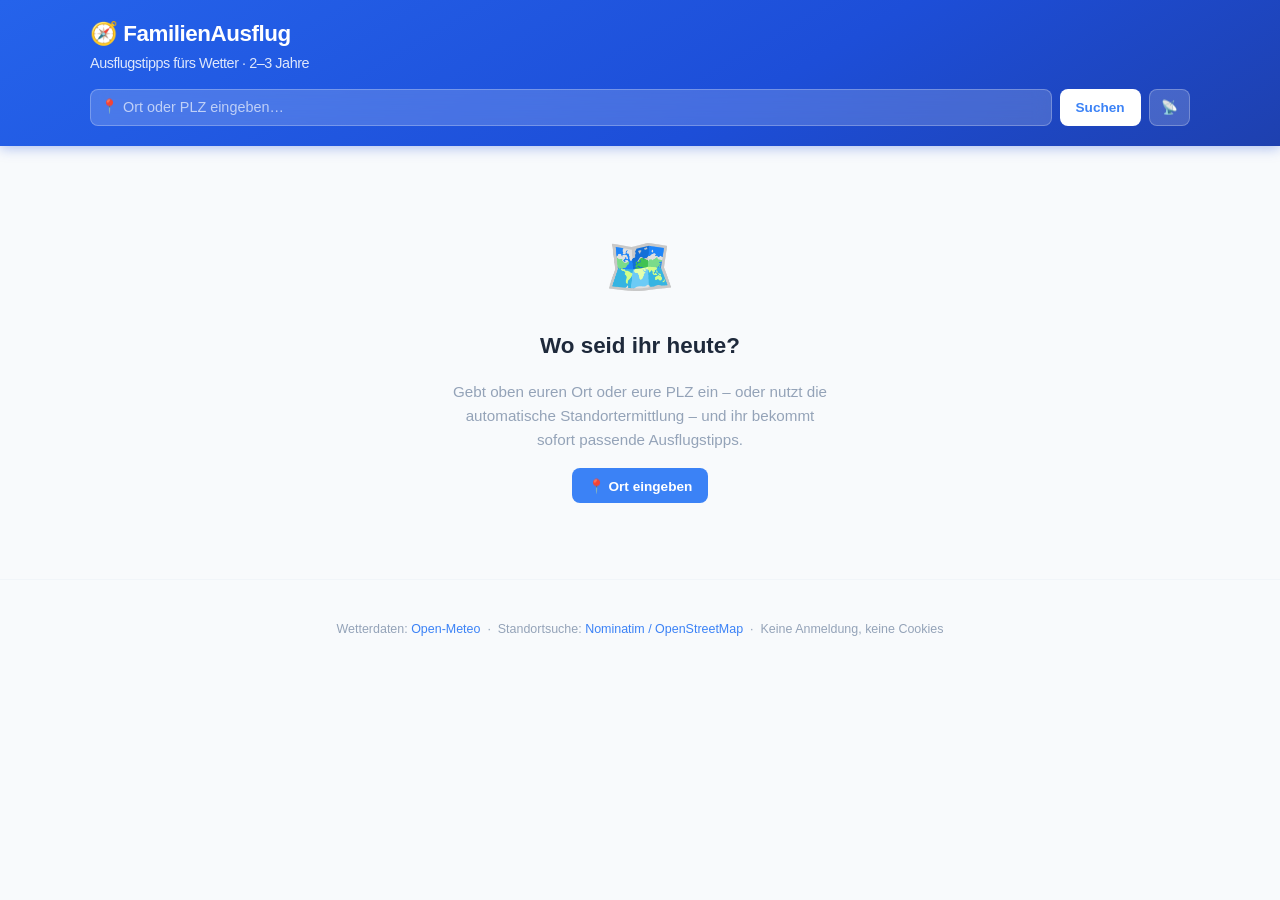
==== index.html @ e568f55d "Add family weather outing app (single-file HTML) Responsive single-page app for families with toddle" ====
<!DOCTYPE html>
<html lang="de">
<head>
  <meta charset="UTF-8">
  <meta name="viewport" content="width=device-width, initial-scale=1.0">
  <title>FamilienAusflug – Ausflugstipps fürs Wetter</title>
  <meta name="description" content="Wetterbasierte Ausflugstipps für Familien mit Kleinkind (2–3 Jahre)">
  <meta name="theme-color" content="#3B82F6">
  <style>
    *, *::before, *::after { box-sizing: border-box; margin: 0; padding: 0; }

    :root {
      --primary:        #3B82F6;
      --primary-dark:   #1D4ED8;
      --primary-light:  #EFF6FF;
      --accent:         #F59E0B;
      --accent-light:   #FFFBEB;
      --success:        #10B981;
      --success-light:  #ECFDF5;
      --warning:        #F59E0B;
      --danger:         #EF4444;
      --c-bg:           #F8FAFC;
      --c-surface:      #FFFFFF;
      --c-border:       #E2E8F0;
      --c-border-muted: #F1F5F9;
      --c-text:         #1E293B;
      --c-text-2:       #475569;
      --c-text-3:       #94A3B8;
      --c-tag-bg:       #F1F5F9;
      --radius-sm:  8px;
      --radius-md:  12px;
      --radius-lg:  16px;
      --radius-xl:  24px;
      --shadow-xs:  0 1px 2px rgba(0,0,0,.06);
      --shadow-sm:  0 1px 4px rgba(0,0,0,.08), 0 1px 2px rgba(0,0,0,.06);
      --shadow-md:  0 4px 12px rgba(0,0,0,.09), 0 2px 4px rgba(0,0,0,.06);
      --shadow-lg:  0 12px 32px rgba(0,0,0,.11), 0 4px 8px rgba(0,0,0,.06);
      --font: -apple-system, BlinkMacSystemFont, 'Segoe UI', Roboto, 'Helvetica Neue', sans-serif;
      --ease: 180ms cubic-bezier(.4,0,.2,1);
    }

    @media (prefers-color-scheme: dark) {
      :root {
        --c-bg:           #0F172A;
        --c-surface:      #1E293B;
        --c-border:       #334155;
        --c-border-muted: #1E293B;
        --c-text:         #F1F5F9;
        --c-text-2:       #CBD5E1;
        --c-text-3:       #64748B;
        --c-tag-bg:       #334155;
        --primary-light:  #1E3A5F;
        --success-light:  #052E16;
        --accent-light:   #292524;
      }
    }

    html { scroll-behavior: smooth; }

    body {
      font-family: var(--font);
      background: var(--c-bg);
      color: var(--c-text);
      min-height: 100vh;
      line-height: 1.6;
      -webkit-font-smoothing: antialiased;
    }

    /* ── HEADER ── */
    .app-header {
      background: linear-gradient(150deg, #2563EB 0%, #1D4ED8 60%, #1E40AF 100%);
      color: #fff;
      padding: 1rem 1.25rem 1.25rem;
      position: sticky;
      top: 0;
      z-index: 50;
      box-shadow: 0 2px 12px rgba(29,78,216,.35);
    }

    .header-inner {
      max-width: 1100px;
      margin: 0 auto;
    }

    .header-top {
      display: flex;
      align-items: center;
      justify-content: space-between;
      margin-bottom: .875rem;
    }

    .app-logo { font-size: 1.4rem; font-weight: 800; letter-spacing: -.02em; }
    .app-logo span { opacity: .85; font-weight: 400; font-size: .9rem; display: block; }

    .location-form {
      display: flex;
      gap: .5rem;
      position: relative;
    }

    .loc-wrap {
      flex: 1;
      position: relative;
      min-width: 0;
    }

    .loc-prefix {
      position: absolute;
      left: .7rem;
      top: 50%;
      transform: translateY(-50%);
      font-size: .85rem;
      pointer-events: none;
      z-index: 1;
    }

    .loc-input {
      width: 100%;
      padding: .6rem .8rem .6rem 2rem;
      border: 1.5px solid rgba(255,255,255,.25);
      border-radius: var(--radius-sm);
      background: rgba(255,255,255,.18);
      backdrop-filter: blur(8px);
      color: #fff;
      font-size: .9rem;
      font-family: var(--font);
      outline: none;
      transition: background var(--ease), border-color var(--ease);
    }
    .loc-input::placeholder { color: rgba(255,255,255,.65); }
    .loc-input:focus {
      background: rgba(255,255,255,.28);
      border-color: rgba(255,255,255,.55);
    }

    .btn {
      display: inline-flex;
      align-items: center;
      gap: .3rem;
      padding: .58rem 1rem;
      border: none;
      border-radius: var(--radius-sm);
      font-family: var(--font);
      font-size: .85rem;
      font-weight: 600;
      cursor: pointer;
      transition: all var(--ease);
      white-space: nowrap;
      user-select: none;
    }
    .btn:active { transform: scale(.97); }

    .btn-white { background: #fff; color: var(--primary); }
    .btn-white:hover { background: #EFF6FF; }

    .btn-ghost {
      background: rgba(255,255,255,.18);
      color: #fff;
      border: 1.5px solid rgba(255,255,255,.25);
      padding: .58rem .7rem;
    }
    .btn-ghost:hover { background: rgba(255,255,255,.28); }

    .btn-primary { background: var(--primary); color: #fff; }
    .btn-primary:hover { background: var(--primary-dark); box-shadow: var(--shadow-md); }

    .autocomplete {
      position: absolute;
      top: calc(100% + 5px);
      left: 0; right: 0;
      background: var(--c-surface);
      border-radius: var(--radius-sm);
      box-shadow: var(--shadow-lg);
      z-index: 200;
      overflow: hidden;
      max-height: 220px;
      overflow-y: auto;
      border: 1px solid var(--c-border);
    }

    .ac-item {
      padding: .6rem .9rem;
      cursor: pointer;
      color: var(--c-text-2);
      font-size: .875rem;
      border-bottom: 1px solid var(--c-border-muted);
      transition: background var(--ease);
    }
    .ac-item:last-child { border-bottom: none; }
    .ac-item:hover { background: var(--c-bg); color: var(--c-text); }

    /* ── MAIN ── */
    .main {
      max-width: 1100px;
      margin: 0 auto;
      padding: 1.25rem;
    }

    /* ── LOCATION PROMPT ── */
    .loc-prompt {
      display: flex;
      flex-direction: column;
      align-items: center;
      text-align: center;
      padding: 3.5rem 1.5rem;
      gap: 1rem;
      animation: fadeUp .35s ease both;
    }
    .loc-prompt-icon { font-size: 3.5rem; }
    .loc-prompt h2 { font-size: 1.4rem; font-weight: 700; color: var(--c-text); }
    .loc-prompt p { color: var(--c-text-3); font-size: .95rem; max-width: 380px; line-height: 1.6; }

    /* ── LOADING ── */
    .loading {
      display: flex;
      flex-direction: column;
      align-items: center;
      padding: 3rem;
      gap: .75rem;
      color: var(--c-text-3);
    }
    .spinner {
      width: 36px; height: 36px;
      border: 3px solid var(--c-border);
      border-top-color: var(--primary);
      border-radius: 50%;
      animation: spin .75s linear infinite;
    }

    /* ── ERROR ── */
    .error-bar {
      display: flex;
      align-items: center;
      gap: .75rem;
      background: #FEF2F2;
      border: 1px solid #FECACA;
      border-radius: var(--radius-md);
      padding: 1rem 1.25rem;
      color: #991B1B;
      font-size: .875rem;
      margin-bottom: 1.25rem;
      animation: fadeUp .25s ease;
    }
    @media (prefers-color-scheme: dark) {
      .error-bar { background: #3B0A0A; border-color: #7F1D1D; color: #FCA5A5; }
    }

    /* ── WEATHER CARD ── */
    .weather-section { margin-bottom: 1.25rem; animation: fadeUp .3s ease both; }

    .weather-card {
      border-radius: var(--radius-lg);
      padding: 1.5rem;
      color: #fff;
      position: relative;
      overflow: hidden;
      margin-bottom: .75rem;
      box-shadow: var(--shadow-lg);
      transition: background var(--ease);
    }
    .weather-card::after {
      content: attr(data-weather-icon);
      position: absolute;
      right: -8px; top: -10px;
      font-size: 7.5rem;
      opacity: .12;
      line-height: 1;
      pointer-events: none;
      user-select: none;
    }

    .wc-sunny       { background: linear-gradient(150deg, #F59E0B 0%, #D97706 100%); }
    .wc-partly      { background: linear-gradient(150deg, #38BDF8 0%, #0284C7 100%); }
    .wc-cloudy      { background: linear-gradient(150deg, #64748B 0%, #475569 100%); }
    .wc-foggy       { background: linear-gradient(150deg, #94A3B8 0%, #64748B 100%); }
    .wc-drizzle     { background: linear-gradient(150deg, #38BDF8 0%, #0369A1 100%); }
    .wc-rainy       { background: linear-gradient(150deg, #2563EB 0%, #1E3A8A 100%); }
    .wc-snowy       { background: linear-gradient(150deg, #BAE6FD 0%, #7DD3FC 100%); color: #1E40AF !important; }
    .wc-stormy      { background: linear-gradient(150deg, #312E81 0%, #1E1B4B 100%); }

    .wc-row1 { display: flex; justify-content: space-between; align-items: flex-start; margin-bottom: .75rem; }

    .wc-temp { font-size: 3.75rem; font-weight: 800; letter-spacing: -.04em; line-height: 1; }
    .wc-feels { font-size: .8rem; opacity: .8; margin-top: .2rem; }

    .wc-icon { font-size: 3.25rem; line-height: 1; }

    .wc-label { font-size: 1.05rem; font-weight: 600; opacity: .92; margin-bottom: .6rem; }

    .wc-meta {
      display: flex;
      flex-wrap: wrap;
      gap: .75rem;
    }
    .wc-meta-item {
      display: flex;
      align-items: center;
      gap: .3rem;
      font-size: .82rem;
      opacity: .9;
      background: rgba(255,255,255,.15);
      padding: .25rem .65rem;
      border-radius: 100px;
    }

    .wc-minmax {
      margin-top: .75rem;
      display: inline-flex;
      align-items: center;
      gap: .65rem;
      font-size: .82rem;
      background: rgba(255,255,255,.18);
      padding: .3rem .75rem;
      border-radius: 100px;
    }

    .wc-day-label {
      position: absolute;
      top: 1rem;
      left: 50%;
      transform: translateX(-50%);
      font-size: .72rem;
      font-weight: 700;
      text-transform: uppercase;
      letter-spacing: .08em;
      opacity: .75;
      background: rgba(255,255,255,.18);
      padding: .18rem .65rem;
      border-radius: 100px;
    }

    /* ── FORECAST STRIP ── */
    .forecast-strip {
      display: flex;
      gap: .5rem;
      overflow-x: auto;
      padding-bottom: 2px;
      scrollbar-width: none;
    }
    .forecast-strip::-webkit-scrollbar { display: none; }

    @media (min-width: 640px) {
      .forecast-strip { display: grid; grid-template-columns: repeat(5, 1fr); }
    }

    .fc-day {
      flex: 0 0 80px;
      background: var(--c-surface);
      border-radius: var(--radius-md);
      padding: .7rem .5rem;
      text-align: center;
      cursor: pointer;
      border: 2px solid transparent;
      box-shadow: var(--shadow-xs);
      transition: all var(--ease);
    }
    .fc-day:hover { transform: translateY(-2px); box-shadow: var(--shadow-md); }
    .fc-day.active { border-color: var(--primary); background: var(--primary-light); }

    .fc-name {
      font-size: .7rem;
      font-weight: 700;
      color: var(--c-text-3);
      text-transform: uppercase;
      letter-spacing: .06em;
      margin-bottom: .25rem;
    }
    .fc-day.active .fc-name { color: var(--primary); }

    .fc-icon { font-size: 1.5rem; display: block; margin-bottom: .25rem; }

    .fc-temp { font-size: .75rem; color: var(--c-text-2); }
    .fc-temp b { color: var(--c-text); font-weight: 700; }

    .fc-rain { font-size: .68rem; color: #60A5FA; margin-top: .15rem; }

    /* ── RECOMMENDATION BANNER ── */
    .rec-banner {
      display: flex;
      align-items: center;
      gap: 1rem;
      border-radius: var(--radius-lg);
      padding: 1.1rem 1.25rem;
      margin-bottom: 1.25rem;
      border: 1px solid transparent;
      animation: fadeUp .3s .05s ease both;
    }
    .rec-banner.good  { background: var(--success-light); border-color: rgba(16,185,129,.2); }
    .rec-banner.mixed { background: var(--accent-light);  border-color: rgba(245,158,11,.2); }
    .rec-banner.bad   { background: var(--primary-light); border-color: rgba(59,130,246,.2); }

    .rec-emoji { font-size: 2rem; flex-shrink: 0; }

    .rec-label {
      font-size: .68rem;
      font-weight: 700;
      text-transform: uppercase;
      letter-spacing: .09em;
      color: var(--c-text-3);
      margin-bottom: .2rem;
    }
    .rec-title { font-size: 1rem; font-weight: 700; color: var(--c-text); line-height: 1.3; }
    .rec-sub   { font-size: .82rem; color: var(--c-text-3); margin-top: .15rem; }

    /* ── FILTERS ── */
    .filters-section {
      margin-bottom: 1.25rem;
      display: flex;
      flex-direction: column;
      gap: .5rem;
      animation: fadeUp .3s .1s ease both;
    }

    .filter-row {
      display: flex;
      gap: .4rem;
      flex-wrap: wrap;
      align-items: center;
    }

    .filter-label {
      font-size: .7rem;
      font-weight: 700;
      text-transform: uppercase;
      letter-spacing: .07em;
      color: var(--c-text-3);
      flex-shrink: 0;
      min-width: 56px;
    }

    .chip {
      padding: .35rem .8rem;
      border-radius: 100px;
      border: 1.5px solid var(--c-border);
      background: var(--c-surface);
      color: var(--c-text-2);
      font-size: .8rem;
      font-weight: 500;
      font-family: var(--font);
      cursor: pointer;
      transition: all var(--ease);
      white-space: nowrap;
    }
    .chip:hover { border-color: var(--primary); color: var(--primary); }
    .chip.active { background: var(--primary); border-color: var(--primary); color: #fff; }

    .filter-divider {
      margin: 0 .25rem;
      width: 1px;
      height: 20px;
      background: var(--c-border);
      flex-shrink: 0;
      align-self: center;
    }

    .btn-shuffle {
      margin-left: auto;
      background: var(--accent);
      color: #fff;
      border: none;
      border-radius: 100px;
      padding: .38rem .9rem;
      font-family: var(--font);
      font-size: .8rem;
      font-weight: 600;
      cursor: pointer;
      transition: all var(--ease);
      display: inline-flex;
      align-items: center;
      gap: .3rem;
    }
    .btn-shuffle:hover { background: #D97706; transform: scale(1.03); }
    .btn-shuffle:active { transform: scale(.97); }

    .shuffle-icon { display: inline-block; transition: transform var(--ease); }
    .btn-shuffle.spinning .shuffle-icon { animation: spin-once .45s ease; }

    .btn-reset {
      background: var(--c-tag-bg);
      color: var(--c-text-3);
      border: none;
      border-radius: 100px;
      padding: .35rem .8rem;
      font-family: var(--font);
      font-size: .8rem;
      font-weight: 500;
      cursor: pointer;
      transition: all var(--ease);
    }
    .btn-reset:hover { color: var(--c-text); background: var(--c-border); }

    /* ── OUTINGS SECTION ── */
    .outings-header {
      display: flex;
      align-items: center;
      justify-content: space-between;
      margin-bottom: 1rem;
      animation: fadeUp .3s .15s ease both;
    }
    .section-title { font-size: .95rem; font-weight: 700; color: var(--c-text); }
    .count-pill {
      background: var(--c-tag-bg);
      color: var(--c-text-3);
      font-size: .75rem;
      font-weight: 600;
      padding: .2rem .6rem;
      border-radius: 100px;
    }

    /* ── OUTINGS GRID ── */
    .outings-grid {
      display: grid;
      grid-template-columns: 1fr;
      gap: 1rem;
    }
    @media (min-width: 580px)  { .outings-grid { grid-template-columns: repeat(2, 1fr); } }
    @media (min-width: 900px)  { .outings-grid { grid-template-columns: repeat(3, 1fr); } }

    .empty-state {
      text-align: center;
      padding: 3rem 1.5rem;
      color: var(--c-text-3);
      animation: fadeUp .25s ease;
    }
    .empty-state .es-icon { font-size: 2.5rem; margin-bottom: .75rem; display: block; }

    /* ── OUTING CARD ── */
    .outing-card {
      background: var(--c-surface);
      border-radius: var(--radius-lg);
      border: 2px solid transparent;
      box-shadow: var(--shadow-sm);
      display: flex;
      flex-direction: column;
      transition: transform var(--ease), box-shadow var(--ease), opacity var(--ease);
      animation: fadeUp .3s ease both;
      overflow: hidden;
    }
    .outing-card:hover { transform: translateY(-3px); box-shadow: var(--shadow-lg); }
    .outing-card.tier-high  { border-color: var(--success); }
    .outing-card.tier-mid   { border-color: var(--accent); }
    .outing-card.tier-low   { opacity: .58; }

    .card-header {
      padding: 1.1rem 1.1rem 0;
      display: flex;
      align-items: flex-start;
      gap: .65rem;
    }

    .card-icon { font-size: 2.25rem; line-height: 1; flex-shrink: 0; margin-top: .05rem; }

    .card-title-wrap { flex: 1; min-width: 0; }
    .card-title { font-size: .975rem; font-weight: 700; color: var(--c-text); line-height: 1.3; }

    .score-pill {
      display: inline-flex;
      align-items: center;
      gap: .22rem;
      font-size: .7rem;
      font-weight: 600;
      padding: .15rem .5rem;
      border-radius: 100px;
      margin-top: .25rem;
    }
    .score-pill.high { background: var(--success-light); color: var(--success); }
    .score-pill.mid  { background: var(--accent-light);  color: #B45309; }
    .score-pill.low  { background: var(--c-tag-bg);      color: var(--c-text-3); }

    .fav-btn {
      flex-shrink: 0;
      background: none;
      border: none;
      font-size: 1.2rem;
      cursor: pointer;
      color: var(--c-border);
      padding: .2rem;
      margin-top: -.1rem;
      transition: color var(--ease), transform var(--ease);
      line-height: 1;
    }
    .fav-btn:hover { color: var(--accent); transform: scale(1.25); }
    .fav-btn.on    { color: var(--accent); }

    .card-desc {
      flex: 1;
      padding: .7rem 1.1rem;
      font-size: .855rem;
      color: var(--c-text-2);
      line-height: 1.58;
    }

    .card-tags {
      padding: 0 1.1rem .6rem;
      display: flex;
      flex-wrap: wrap;
      gap: .3rem;
    }
    .tag {
      background: var(--c-tag-bg);
      color: var(--c-text-3);
      font-size: .7rem;
      font-weight: 500;
      padding: .18rem .5rem;
      border-radius: 100px;
    }
    .tag.free { background: #ECFDF5; color: #065F46; }
    @media (prefers-color-scheme: dark) { .tag.free { background: #052E16; color: #6EE7B7; } }

    .card-meta {
      padding: .65rem 1.1rem;
      border-top: 1px solid var(--c-border-muted);
      display: flex;
      flex-wrap: wrap;
      gap: .5rem .8rem;
      align-items: center;
    }
    .meta-item {
      font-size: .78rem;
      color: var(--c-text-3);
      display: flex;
      align-items: center;
      gap: .2rem;
    }

    .card-tip {
      background: var(--primary-light);
      padding: .7rem 1.1rem;
      display: flex;
      align-items: flex-start;
      gap: .5rem;
      font-size: .795rem;
      color: var(--c-text-2);
      line-height: 1.5;
    }
    .tip-icon { flex-shrink: 0; margin-top: .05rem; }

    /* ── FOOTER ── */
    .app-footer {
      text-align: center;
      padding: 2.5rem 1.25rem;
      color: var(--c-text-3);
      font-size: .78rem;
      border-top: 1px solid var(--c-border-muted);
    }
    .app-footer a { color: var(--primary); text-decoration: none; }
    .app-footer a:hover { text-decoration: underline; }

    /* ── ANIMATIONS ── */
    @keyframes fadeUp {
      from { opacity: 0; transform: translateY(10px); }
      to   { opacity: 1; transform: translateY(0); }
    }
    @keyframes spin { to { transform: rotate(360deg); } }
    @keyframes spin-once { from { transform: rotate(0deg); } to { transform: rotate(360deg); } }
  </style>
</head>
<body>

  <!-- HEADER -->
  <header class="app-header">
    <div class="header-inner">
      <div class="header-top">
        <div class="app-logo">
          🧭 FamilienAusflug
          <span>Ausflugstipps fürs Wetter · 2–3 Jahre</span>
        </div>
      </div>
      <form class="location-form" id="locForm" onsubmit="return false;">
        <div class="loc-wrap">
          <span class="loc-prefix">📍</span>
          <input
            type="text"
            class="loc-input"
            id="locInput"
            placeholder="Ort oder PLZ eingeben…"
            autocomplete="off"
            spellcheck="false"
          >
          <div class="autocomplete" id="acList" style="display:none"></div>
        </div>
        <button type="button" class="btn btn-white" id="searchBtn">Suchen</button>
        <button type="button" class="btn btn-ghost" id="geoBtn" title="Standort ermitteln">📡</button>
      </form>
    </div>
  </header>

  <!-- MAIN -->
  <main class="main" id="appMain"></main>

  <!-- FOOTER -->
  <footer class="app-footer">
    Wetterdaten: <a href="https://open-meteo.com/" target="_blank" rel="noopener">Open-Meteo</a>
    &nbsp;·&nbsp; Standortsuche: <a href="https://nominatim.org/" target="_blank" rel="noopener">Nominatim / OpenStreetMap</a>
    &nbsp;·&nbsp; Keine Anmeldung, keine Cookies
  </footer>

  <script>
    /* ================================================================
       DATA – Ausflugstipps (2–3 Jahre)
    ================================================================ */
    const OUTINGS = [
      {
        id: 'spielplatz',
        icon: '🛝',
        title: 'Spielplatz im Freien',
        desc: 'Klettern, Rutschen, Schaukeln – der Klassiker für Kleinkinder. Ein guter Spielplatz bietet Bewegungsfreiheit und die Möglichkeit, andere Kinder zu treffen. Ideal für die motorische Entwicklung.',
        category: 'outdoor',
        tags: ['kostenlos', 'bewegung', 'sozial', 'natur'],
        duration: 'mittel',
        energy: 'aktiv',
        ideal:  ['sunny', 'partly_cloudy'],
        ok:     ['cloudy'],
        avoid:  ['rainy', 'stormy', 'snowy', 'drizzle'],
        minTemp: 8, maxTemp: 33, maxWind: 30, maxRain: 25,
        tips: [
          'Sonnencreme & Hut einpacken – auch bei bewölktem Himmel',
          'Snacks und ausreichend Wasser nicht vergessen',
          'Wechselkleidung für den Sandkasten empfohlen'
        ]
      },
      {
        id: 'wildpark',
        icon: '🦌',
        title: 'Wildpark oder Tierpark',
        desc: 'Rehe, Wildschweine, Vögel und mehr: Wildparks sind ideal für Kleinkinder. Viele Parks haben Streichelzonen und kurze, kindgerechte Wege. Fühlen, sehen, staunen – pures Kindheitsglück.',
        category: 'outdoor',
        tags: ['natur', 'tiere', 'bildung', 'erlebnis'],
        duration: 'mittel',
        energy: 'aktiv',
        ideal:  ['sunny', 'partly_cloudy', 'cloudy'],
        ok:     ['drizzle'],
        avoid:  ['stormy'],
        minTemp: 4, maxTemp: 32, maxWind: 40, maxRain: 45,
        tips: [
          'Futter often erlaubt – vorher beim Park erfragen',
          'Kinderwagen meist möglich, feste Schuhe empfohlen',
          'Ruhige Zeiten: Wochentag-Vormittag'
        ]
      },
      {
        id: 'bauernhof',
        icon: '🐄',
        title: 'Bauernhof-Besuch',
        desc: 'Kühe, Ziegen und Hühner hautnah erleben. Viele Bauernhöfe bieten Führungen, Melkvorführungen und Streichelgehege an – ein unvergessliches, bodenständiges Erlebnis für die Kleinen.',
        category: 'outdoor',
        tags: ['natur', 'tiere', 'bildung', 'erlebnis'],
        duration: 'mittel',
        energy: 'ruhig',
        ideal:  ['sunny', 'partly_cloudy', 'cloudy'],
        ok:     ['drizzle'],
        avoid:  ['stormy'],
        minTemp: 4, maxTemp: 32, maxWind: 40, maxRain: 50,
        tips: [
          'Gummistiefel sind ein Muss – immer!',
          'Hofläden haben oft leckere frische Produkte',
          'Vorher anrufen und Besuch ankündigen'
        ]
      },
      {
        id: 'hallenspielplatz',
        icon: '🎪',
        title: 'Hallenspielplatz & Bällebad',
        desc: 'Großes Indoor-Spielparadies mit Kletterburgen, Rutschen, Trampolinen und Bällebad. Bei jedem Wetter nutzbar und speziell auf die Altersgruppe 2–4 Jahre ausgelegt.',
        category: 'indoor',
        tags: ['drinnen', 'bewegung', 'sozial', 'spaß'],
        duration: 'mittel',
        energy: 'sehr_aktiv',
        ideal:  ['rainy', 'stormy', 'snowy', 'drizzle', 'foggy'],
        ok:     ['cloudy'],
        avoid:  [],
        minTemp: null, maxTemp: null, maxWind: null, maxRain: null,
        tips: [
          'Socken mitbringen – meist Pflicht!',
          'Unter der Woche oft leerer und günstiger',
          'Kleinen Snack für die Kaffeepause einpacken'
        ]
      },
      {
        id: 'schwimmbad',
        icon: '🏊',
        title: 'Hallenbad mit Kinderbecken',
        desc: 'Planschen, Rutschen, Spritzen: Kleinkinder lieben Wasser! Hallenbäder mit flachen Kinderbecken und kleinen Wasserrutschen bieten ganzjährigen Spaß – egal ob Regen oder Sonne.',
        category: 'indoor',
        tags: ['drinnen', 'wasser', 'bewegung', 'spaß'],
        duration: 'mittel',
        energy: 'aktiv',
        ideal:  ['rainy', 'stormy', 'snowy', 'drizzle', 'cloudy'],
        ok:     ['sunny', 'partly_cloudy'],
        avoid:  [],
        minTemp: null, maxTemp: null, maxWind: null, maxRain: null,
        tips: [
          'Schwimmwindeln nicht vergessen',
          'Frühzeitig kommen – Vormittags ruhiger',
          'Kleine Spielzeuge (Gießkanne, Becher) erlaubt'
        ]
      },
      {
        id: 'bibliothek',
        icon: '📚',
        title: 'Kinderbibliothek',
        desc: 'Viele Bibliotheken haben liebevoll gestaltete Kinderbereiche mit Bilderbüchern, gemütlichen Leseecken und regelmäßigen Vorlese-Stunden. Kostenlos und in fast jeder Stadt verfügbar.',
        category: 'indoor',
        tags: ['kostenlos', 'drinnen', 'bildung', 'entspannt'],
        duration: 'kurz',
        energy: 'ruhig',
        ideal:  ['rainy', 'stormy', 'snowy', 'drizzle', 'foggy', 'cloudy'],
        ok:     ['sunny', 'partly_cloudy'],
        avoid:  [],
        minTemp: null, maxTemp: null, maxWind: null, maxRain: null,
        tips: [
          'Bibliotheksausweis kostenlos beantragen',
          'Regelmäßige Vorlese-Veranstaltungen für Kleinkinder erfragen',
          'Gute Gelegenheit: Ruhiges Verhalten üben'
        ]
      },
      {
        id: 'mitmachmuseum',
        icon: '🔬',
        title: 'Mitmachmuseum / Kindermuseum',
        desc: 'Interaktive Ausstellungen zum Anfassen, Ausprobieren und Entdecken. Speziell für Kleinkinder entwickelte Museen bieten haptische Experimente, Baustationen und Rollenspiele.',
        category: 'indoor',
        tags: ['drinnen', 'bildung', 'erlebnis', 'kreativ'],
        duration: 'ganztags',
        energy: 'aktiv',
        ideal:  ['rainy', 'stormy', 'snowy', 'drizzle'],
        ok:     ['cloudy', 'foggy'],
        avoid:  [],
        minTemp: null, maxTemp: null, maxWind: null, maxRain: null,
        tips: [
          'Online-Tickets oft günstiger als an der Kasse',
          'Mittagspause & Ruhepause einplanen',
          'Kind bestimmt die Route – kein Stress!'
        ]
      },
      {
        id: 'waldspaziergang',
        icon: '🌲',
        title: 'Waldspaziergang & Naturentdeckung',
        desc: 'Der Wald ist das natürliche Klassenzimmer für Kleinkinder. Stöcke sammeln, Moos anfassen, Vögel beobachten, Pilze suchen – im Wald wird jeder Weg zum Abenteuer.',
        category: 'outdoor',
        tags: ['kostenlos', 'natur', 'bewegung', 'entspannt'],
        duration: 'mittel',
        energy: 'aktiv',
        ideal:  ['sunny', 'partly_cloudy', 'cloudy'],
        ok:     ['drizzle'],
        avoid:  ['stormy'],
        minTemp: 4, maxTemp: 30, maxWind: 35, maxRain: 40,
        tips: [
          'Gummistiefel ideal bei feuchtem Waldboden',
          'Lupe oder kleines Gefäß zum Sammeln mitnehmen',
          'Nach Zecken schauen – lange Kleidung empfohlen'
        ]
      },
      {
        id: 'picknick',
        icon: '🧺',
        title: 'Picknick im Park',
        desc: 'Decke ausbreiten, Obstspieße & Sandwiches genießen, Bälle rollen lassen. Ein Picknick ist entspannt, günstig und schafft tolle Familienmomente. Mit Seifenblasen und Kreide wird es perfekt.',
        category: 'outdoor',
        tags: ['kostenlos', 'natur', 'entspannt', 'kreativ'],
        duration: 'mittel',
        energy: 'ruhig',
        ideal:  ['sunny', 'partly_cloudy'],
        ok:     [],
        avoid:  ['rainy', 'stormy', 'snowy', 'drizzle', 'cloudy', 'foggy'],
        minTemp: 16, maxTemp: 30, maxWind: 18, maxRain: 15,
        tips: [
          'Seifenblasen und Straßenkreide dazupacken',
          'Ameisensichere Behälter und Decke einplanen',
          'Sonnenschutz auch auf schattigen Wiesen wichtig'
        ]
      },
      {
        id: 'fahrradtour',
        icon: '🚴',
        title: 'Fahrradtour mit Anhänger',
        desc: 'Mit Fahrradanhänger oder Kindersitz lassen sich wunderschöne Touren machen. Kleinkinder genießen das Mitfahren, schlafen manchmal dabei ein und entdecken die Umgebung aus einer neuen Perspektive.',
        category: 'outdoor',
        tags: ['bewegung', 'natur', 'entspannt'],
        duration: 'mittel',
        energy: 'ruhig',
        ideal:  ['sunny', 'partly_cloudy'],
        ok:     ['cloudy'],
        avoid:  ['rainy', 'stormy', 'snowy'],
        minTemp: 10, maxTemp: 30, maxWind: 22, maxRain: 20,
        tips: [
          'Helm für das Kind ist Pflicht!',
          'Kürzere Strecken einplanen als gedacht',
          'Snacks und Getränk im Anhänger verstaut halten'
        ]
      },
      {
        id: 'puppentheater',
        icon: '🎭',
        title: 'Puppentheater / Kindertheater',
        desc: 'Kleinkinder sind von Handpuppen und kleinen Bühnen magisch fasziniert. Kurze Stücke von 30–40 Minuten passen perfekt zur Aufmerksamkeitsspanne der Kleinen. Oft auch kostenlos bei Stadtfesten.',
        category: 'indoor',
        tags: ['drinnen', 'kultur', 'erlebnis'],
        duration: 'kurz',
        energy: 'ruhig',
        ideal:  ['rainy', 'stormy', 'snowy', 'drizzle'],
        ok:     ['cloudy', 'foggy'],
        avoid:  [],
        minTemp: null, maxTemp: null, maxWind: null, maxRain: null,
        tips: [
          'Stücke für "ab 2 Jahren" im Programm suchen',
          'Kind vorab auf ruhiges Zuschauen vorbereiten',
          'Früh da sein – gute Plätze sichern'
        ]
      },
      {
        id: 'see',
        icon: '🦆',
        title: 'Enten füttern am See',
        desc: 'Enten, Schwäne und Frösche beobachten, Steine ins Wasser werfen und am Ufer spielen – Kleinkinder am Wasser sind in ihrem Element. Einfach, kostenlos und immer ein kleines Abenteuer.',
        category: 'outdoor',
        tags: ['kostenlos', 'natur', 'tiere', 'entspannt'],
        duration: 'kurz',
        energy: 'ruhig',
        ideal:  ['sunny', 'partly_cloudy', 'cloudy'],
        ok:     ['drizzle'],
        avoid:  ['stormy'],
        minTemp: 7, maxTemp: 32, maxWind: 30, maxRain: 35,
        tips: [
          'Brot oder Körner zum Füttern einpacken',
          'Kinder immer nah am Wasser im Blick behalten',
          'Gummistiefel bei feuchtem Ufer praktisch'
        ]
      },
      {
        id: 'softplay',
        icon: '🧸',
        title: 'Softplay-Center',
        desc: 'Gepolsterte Kletterstrukturen, Tunnels, Rutschen und Hüpfburgen – ein sicherer Bewegungsraum speziell für Kleinkinder. Bei jedem Wetter nutzbar, Eltern können dabei entspannen.',
        category: 'indoor',
        tags: ['drinnen', 'bewegung', 'sozial', 'sicher'],
        duration: 'mittel',
        energy: 'sehr_aktiv',
        ideal:  ['rainy', 'stormy', 'snowy', 'drizzle'],
        ok:     ['cloudy', 'foggy'],
        avoid:  [],
        minTemp: null, maxTemp: null, maxWind: null, maxRain: null,
        tips: [
          'Socken mitbringen (meist Pflicht)',
          'Kaffee für Eltern fast immer erhältlich',
          'Hygiene-Tuch für Hände mitnehmen'
        ]
      },
      {
        id: 'markt',
        icon: '🛒',
        title: 'Wochenmarkt-Bummel',
        desc: 'Buntes Treiben, Farben, frische Düfte und Kostproben: Ein Wochenmarkt ist für alle Sinne ein Erlebnis. Kleinkinder lieben das Treiben und können erste Einkaufserfahrungen machen.',
        category: 'mixed',
        tags: ['kostenlos', 'erlebnis', 'sozial', 'bildung'],
        duration: 'kurz',
        energy: 'ruhig',
        ideal:  ['sunny', 'partly_cloudy', 'cloudy'],
        ok:     ['drizzle'],
        avoid:  ['stormy'],
        minTemp: 4, maxTemp: 32, maxWind: 35, maxRain: 40,
        tips: [
          'Kleines Budget für Kostproben einplanen',
          'Früh kommen: weniger Gedränge, freundlichere Händler',
          'Rucksacktrage oder schmaler Buggy praktisch'
        ]
      },
      {
        id: 'minigolf',
        icon: '⛳',
        title: 'Minigolf',
        desc: 'Auch Zweijährige haben riesigen Spaß beim Schlagen und Rollen. Minigolf ist wenig anstrengend, macht der ganzen Familie Freude und bietet den Kleinen erste Erfolgserlebnisse.',
        category: 'outdoor',
        tags: ['spaß', 'sozial', 'entspannt'],
        duration: 'mittel',
        energy: 'ruhig',
        ideal:  ['sunny', 'partly_cloudy'],
        ok:     ['cloudy'],
        avoid:  ['rainy', 'stormy', 'snowy'],
        minTemp: 12, maxTemp: 30, maxWind: 25, maxRain: 20,
        tips: [
          'Eigene Regeln erlaubt – Hauptsache Spaß!',
          'Nachmittags oder wochentags oft günstiger',
          'Sonnenschutz & Getränk mitnehmen'
        ]
      },
      {
        id: 'naturkundemuseum',
        icon: '🦕',
        title: 'Naturkundemuseum',
        desc: 'Dinosaurier-Skelette, ausgestopfte Tiere, glänzende Minerale – Naturkundemuseen faszinieren die Kleinen und regen die Fantasie an. Ein lehrreicher Ausflug, der keine Erklärungen braucht.',
        category: 'indoor',
        tags: ['drinnen', 'bildung', 'erlebnis'],
        duration: 'mittel',
        energy: 'ruhig',
        ideal:  ['rainy', 'stormy', 'snowy', 'drizzle'],
        ok:     ['cloudy', 'foggy'],
        avoid:  [],
        minTemp: null, maxTemp: null, maxWind: null, maxRain: null,
        tips: [
          'Kinderführungen oder -audioguides erfragen',
          '"Was siehst du?" spielen statt alles erklären',
          'Ruhige Wochentage bevorzugen'
        ]
      },
      {
        id: 'backen',
        icon: '🍪',
        title: 'Gemeinsam Backen oder Kochen',
        desc: 'Teig kneten, Kekse ausstechen, Waffeln verzieren – Backen ist ein sensorisches Highlight für Kleinkinder und das Ergebnis darf anschließend genossen werden. Perfekt für einen verregneten Tag.',
        category: 'indoor',
        tags: ['kostenlos', 'drinnen', 'kreativ', 'entspannt'],
        duration: 'mittel',
        energy: 'ruhig',
        ideal:  ['rainy', 'stormy', 'snowy', 'drizzle'],
        ok:     ['cloudy', 'foggy'],
        avoid:  [],
        minTemp: null, maxTemp: null, maxWind: null, maxRain: null,
        tips: [
          'Schürze für das Kind bereitstellen',
          'Einfache Rezepte: Butterkekse, Waffeln, Pfannkuchen',
          'Sauerei gehört dazu – Spaß wichtiger als Ordnung!'
        ]
      },
      {
        id: 'botanischer_garten',
        icon: '🌸',
        title: 'Botanischer Garten',
        desc: 'Farbenfrohe Blumenbeete, tropische Gewächshäuser und weitläufige Wege zum Entdecken. Botanische Gärten bieten Natur in allen Jahreszeiten – die Gewächshäuser sind auch bei Regen warm.',
        category: 'mixed',
        tags: ['natur', 'bildung', 'entspannt'],
        duration: 'mittel',
        energy: 'ruhig',
        ideal:  ['sunny', 'partly_cloudy', 'cloudy'],
        ok:     ['drizzle'],
        avoid:  ['stormy'],
        minTemp: 5, maxTemp: 32, maxWind: 40, maxRain: 45,
        tips: [
          'Gewächshäuser sind auch bei Regen warm und schön',
          'Blumen-Rate-Spiel mit dem Kind spielen',
          'Picknick auf Rasenflächen oft erlaubt'
        ]
      },
      {
        id: 'planschbecken',
        icon: '🏖️',
        title: 'Planschbecken & Sandspiel',
        desc: 'Bei warmem Sommerwetter ist das Planschbecken im eigenen Garten oder auf dem Balkon der absolute Favorit. Mit Sand buddeln, Wasser schütten und matschen – Kinder-Glück pur.',
        category: 'outdoor',
        tags: ['kostenlos', 'wasser', 'kreativ', 'bewegung'],
        duration: 'ganztags',
        energy: 'aktiv',
        ideal:  ['sunny'],
        ok:     ['partly_cloudy'],
        avoid:  ['rainy', 'stormy', 'snowy', 'drizzle', 'cloudy', 'foggy'],
        minTemp: 22, maxTemp: 35, maxWind: 18, maxRain: 10,
        tips: [
          'Sonnencreme alle 2 Stunden erneuern',
          'Sonnensegel für ausreichend Schatten aufstellen',
          'Viel Trinken nicht vergessen!'
        ]
      }
    ];

    /* ================================================================
       CONSTANTS
    ================================================================ */
    const CONDITIONS = {
      sunny:        { label: 'Sonnig',          icon: '☀️',  cls: 'wc-sunny'   },
      partly_cloudy:{ label: 'Teilw. bewölkt',  icon: '⛅',  cls: 'wc-partly'  },
      cloudy:       { label: 'Bewölkt',          icon: '☁️',  cls: 'wc-cloudy'  },
      foggy:        { label: 'Neblig',           icon: '🌫️', cls: 'wc-foggy'   },
      drizzle:      { label: 'Nieselregen',      icon: '🌦️', cls: 'wc-drizzle' },
      rainy:        { label: 'Regnerisch',       icon: '🌧️', cls: 'wc-rainy'   },
      snowy:        { label: 'Schnee',           icon: '❄️',  cls: 'wc-snowy'   },
      stormy:       { label: 'Gewitter',         icon: '⛈️', cls: 'wc-stormy'  }
    };

    const DURATION_MAP = {
      kurz:     '⏱ Unter 1 Std.',
      mittel:   '⏱ 1–3 Std.',
      ganztags: '⏱ Ganztags'
    };

    const ENERGY_MAP = {
      ruhig:     '😌 Entspannt',
      aktiv:     '🏃 Aktiv',
      sehr_aktiv:'⚡ Sehr aktiv'
    };

    const WEEKDAYS = ['So', 'Mo', 'Di', 'Mi', 'Do', 'Fr', 'Sa'];

    /* ================================================================
       STATE
    ================================================================ */
    const S = {
      location:    null,
      weatherRaw:  null,
      weather:     null,
      forecast:    [],
      activeDay:   0,
      filter:      { type: 'all', duration: 'all', energy: 'all' },
      favorites:   JSON.parse(localStorage.getItem('fav_v1') || '[]'),
      seed:        0,
      loading:     false,
      error:       null
    };

    /* ================================================================
       API
    ================================================================ */
    async function geocode(query) {
      const url = `https://geocoding-api.open-meteo.com/v1/search?name=${encodeURIComponent(query)}&count=5&language=de&format=json`;
      const r = await fetch(url);
      if (!r.ok) throw new Error('Geocoding fehlgeschlagen');
      const d = await r.json();
      return d.results || [];
    }

    async function reverseGeocode(lat, lon) {
      const url = `https://nominatim.openstreetmap.org/reverse?lat=${lat}&lon=${lon}&format=json&accept-language=de`;
      const r = await fetch(url, { headers: { 'Accept-Language': 'de' } });
      const d = await r.json();
      return d.address?.city || d.address?.town || d.address?.village || 'Mein Standort';
    }

    async function fetchWeather(lat, lon) {
      const p = new URLSearchParams({
        latitude: lat,
        longitude: lon,
        current: 'temperature_2m,apparent_temperature,weather_code,wind_speed_10m,relative_humidity_2m',
        daily: 'weather_code,temperature_2m_max,temperature_2m_min,precipitation_probability_max,wind_speed_10m_max',
        timezone: 'auto',
        forecast_days: 5,
        wind_speed_unit: 'kmh'
      });
      const r = await fetch(`https://api.open-meteo.com/v1/forecast?${p}`);
      if (!r.ok) throw new Error('Wetterdaten konnten nicht geladen werden');
      return r.json();
    }

    function conditionFromCode(code) {
      if (code === 0)                          return 'sunny';
      if (code === 1 || code === 2)            return 'partly_cloudy';
      if (code === 3)                          return 'cloudy';
      if (code === 45 || code === 48)          return 'foggy';
      if (code >= 51 && code <= 57)            return 'drizzle';
      if ((code >= 61 && code <= 67) || (code >= 80 && code <= 82)) return 'rainy';
      if ((code >= 71 && code <= 77) || (code >= 85 && code <= 86)) return 'snowy';
      if (code >= 95)                          return 'stormy';
      return 'cloudy';
    }

    function parseWeather(raw, dayIdx) {
      const c = raw.current;
      const d = raw.daily;
      const rain = d.precipitation_probability_max[dayIdx] ?? 0;
      const wind = Math.round(d.wind_speed_10m_max[dayIdx] ?? 0);

      if (dayIdx === 0) {
        return {
          temp:      Math.round(c.temperature_2m),
          feels:     Math.round(c.apparent_temperature),
          condition: conditionFromCode(c.weather_code),
          wind:      Math.round(c.wind_speed_10m),
          rain:      rain,
          humidity:  c.relative_humidity_2m,
          tMin:      Math.round(d.temperature_2m_min[0]),
          tMax:      Math.round(d.temperature_2m_max[0])
        };
      }
      const tMin = Math.round(d.temperature_2m_min[dayIdx]);
      const tMax = Math.round(d.temperature_2m_max[dayIdx]);
      return {
        temp:      Math.round((tMax + tMin) / 2),
        feels:     Math.round((tMax + tMin) / 2) - 2,
        condition: conditionFromCode(d.weather_code[dayIdx]),
        wind,
        rain,
        humidity:  null,
        tMin,
        tMax
      };
    }

    function parseForecast(raw) {
      return raw.daily.time.map((dateStr, i) => ({
        date:      new Date(dateStr + 'T12:00:00'),
        condition: conditionFromCode(raw.daily.weather_code[i]),
        tMin:      Math.round(raw.daily.temperature_2m_min[i]),
        tMax:      Math.round(raw.daily.temperature_2m_max[i]),
        rain:      raw.daily.precipitation_probability_max[i] ?? 0
      }));
    }

    /* ================================================================
       SCORING
    ================================================================ */
    function scoreOuting(o, w) {
      let s = 50;
      const { condition, temp, wind, rain } = w;

      if      (o.ideal.includes(condition)) s += 35;
      else if (o.ok.includes(condition))    s += 10;
      else if (o.avoid.includes(condition)) s -= 45;

      if (o.minTemp !== null && temp < o.minTemp)
        s -= Math.min(28, (o.minTemp - temp) * 2.5);
      if (o.maxTemp !== null && temp > o.maxTemp)
        s -= Math.min(15, (temp - o.maxTemp) * 2);
      if (o.maxWind !== null && wind > o.maxWind)
        s -= Math.min(20, (wind - o.maxWind) * 1.2);
      if (o.category === 'outdoor' && o.maxRain !== null && rain > o.maxRain)
        s -= Math.min(25, (rain - o.maxRain) * 0.45);

      if (o.category === 'indoor' && ['rainy','stormy','snowy','drizzle'].includes(condition))
        s += 15;
      if (o.category === 'outdoor' && condition === 'sunny')
        s += 5;

      return Math.max(0, Math.min(100, Math.round(s)));
    }

    function tier(score) {
      if (score >= 75) return 'high';
      if (score >= 45) return 'mid';
      return 'low';
    }

    function scoreLabel(score) {
      if (score >= 75) return '✓ Perfekt geeignet';
      if (score >= 45) return '~ Gut geeignet';
      return '✗ Eher ungünstig';
    }

    function seededShuffle(arr, seed) {
      const a = [...arr];
      let s = seed | 1;
      for (let i = a.length - 1; i > 0; i--) {
        s = (Math.imul(1664525, s) + 1013904223) >>> 0;
        const j = s % (i + 1);
        [a[i], a[j]] = [a[j], a[i]];
      }
      return a;
    }

    function applyFilters(w) {
      const { type, duration, energy } = S.filter;
      let list = OUTINGS.filter(o => {
        if (type === 'outdoor'   && o.category === 'indoor')  return false;
        if (type === 'indoor'    && o.category === 'outdoor') return false;
        if (type === 'favorites' && !S.favorites.includes(o.id)) return false;
        if (duration !== 'all'   && o.duration !== duration)  return false;
        if (energy !== 'all'     && o.energy !== energy)      return false;
        return true;
      });

      list = list.map(o => ({ ...o, score: scoreOuting(o, w) }));

      const high = seededShuffle(list.filter(o => o.score >= 75), S.seed);
      const mid  = seededShuffle(list.filter(o => o.score >= 45 && o.score < 75), S.seed + 1);
      const low  = seededShuffle(list.filter(o => o.score < 45), S.seed + 2);

      return [...high, ...mid, ...low];
    }

    /* ================================================================
       RENDER
    ================================================================ */
    function render() {
      const root = document.getElementById('appMain');

      if (S.loading) {
        root.innerHTML = `<div class="loading"><div class="spinner"></div><p>Wetter wird geladen…</p></div>`;
        return;
      }

      if (!S.location) {
        root.innerHTML = `
          <div class="loc-prompt">
            <span class="loc-prompt-icon">🗺️</span>
            <h2>Wo seid ihr heute?</h2>
            <p>Gebt oben euren Ort oder eure PLZ ein – oder nutzt die automatische Standortermittlung – und ihr bekommt sofort passende Ausflugstipps.</p>
            <button class="btn btn-primary" onclick="document.getElementById('locInput').focus()">
              📍 Ort eingeben
            </button>
          </div>`;
        return;
      }

      let html = '';

      if (S.error) {
        html += `<div class="error-bar">⚠️ <span>${escHtml(S.error)}</span></div>`;
      }

      if (S.weather) {
        html += renderWeather();
        html += renderBanner();
        html += renderFilters();
        html += renderOutings();
      }

      root.innerHTML = html;
      bindDynamic();
    }

    function renderWeather() {
      const w = S.weather;
      const cond = CONDITIONS[w.condition] || CONDITIONS.cloudy;

      const dayLabel = S.activeDay === 0 ? 'Heute' : S.activeDay === 1 ? 'Morgen' : WEEKDAYS[S.forecast[S.activeDay]?.date.getDay()];

      const forecastHtml = S.forecast.map((day, i) => {
        const dc = CONDITIONS[day.condition] || CONDITIONS.cloudy;
        const name = i === 0 ? 'Heute' : i === 1 ? 'Mo.' : WEEKDAYS[day.date.getDay()];
        return `
          <div class="fc-day ${S.activeDay === i ? 'active' : ''}" data-day="${i}">
            <div class="fc-name">${name}</div>
            <span class="fc-icon">${dc.icon}</span>
            <div class="fc-temp"><b>${day.tMax}°</b> / ${day.tMin}°</div>
            <div class="fc-rain">💧 ${day.rain}%</div>
          </div>`;
      }).join('');

      return `
        <div class="weather-section">
          <div class="weather-card ${cond.cls}" data-weather-icon="${cond.icon}">
            <div class="wc-day-label">${dayLabel}</div>
            <div class="wc-row1">
              <div>
                <div class="wc-temp">${w.temp}°C</div>
                <div class="wc-feels">Gefühlt ${w.feels}°C</div>
              </div>
              <div class="wc-icon">${cond.icon}</div>
            </div>
            <div class="wc-label">${cond.label}</div>
            <div class="wc-meta">
              <span class="wc-meta-item">💨 Wind ${w.wind} km/h</span>
              <span class="wc-meta-item">💧 Regen ${w.rain}%</span>
              ${w.humidity !== null ? `<span class="wc-meta-item">🌡️ Feuchte ${w.humidity}%</span>` : ''}
            </div>
            <div class="wc-minmax">
              <span>↑ ${w.tMax}°C</span>
              <span style="opacity:.5">|</span>
              <span>↓ ${w.tMin}°C</span>
            </div>
          </div>
          <div class="forecast-strip">${forecastHtml}</div>
        </div>`;
    }

    function renderBanner() {
      const w = S.weather;
      const list = applyFilters(w);
      if (!list.length) return '';
      const best = list[0];

      const isBad  = ['rainy', 'stormy', 'snowy', 'drizzle'].includes(w.condition);
      const isGood = ['sunny', 'partly_cloudy'].includes(w.condition);

      let cls, emoji, label, text, sub;

      if (best.score >= 75) {
        cls = 'good'; emoji = '🌟'; label = 'Empfehlung des Tages';
        text = `${best.icon} ${best.title}`;
        sub  = isGood ? 'Perfektes Wetter für diesen Ausflug!' : 'Heute besonders empfehlenswert.';
      } else if (isBad) {
        cls = 'bad'; emoji = '🏠'; label = 'Drinnen-Tag';
        text = `${best.icon} ${best.title}`;
        sub  = 'Bei diesem Wetter der beste Tipp für euch.';
      } else {
        cls = 'mixed'; emoji = '👍'; label = 'Tipp für heute';
        text = `${best.icon} ${best.title}`;
        sub  = 'Passt gut zum heutigen Wetter.';
      }

      return `
        <div class="rec-banner ${cls}">
          <span class="rec-emoji">${emoji}</span>
          <div>
            <div class="rec-label">${label}</div>
            <div class="rec-title">${text}</div>
            <div class="rec-sub">${sub}</div>
          </div>
        </div>`;
    }

    function renderFilters() {
      const f = S.filter;

      function chips(key, options) {
        return options.map(([val, lbl]) =>
          `<button class="chip ${f[key] === val ? 'active' : ''}" data-fkey="${key}" data-fval="${val}">${lbl}</button>`
        ).join('');
      }

      const typeChips = chips('type', [
        ['all',       '🗂 Alle'],
        ['outdoor',   '🌿 Draußen'],
        ['indoor',    '🏠 Drinnen'],
        ['favorites', '⭐ Favoriten']
      ]);

      const durChips = chips('duration', [
        ['all',      'Alle Zeiten'],
        ['kurz',     '⏱ Kurz'],
        ['mittel',   '⏱ Mittel'],
        ['ganztags', '⏱ Ganztags']
      ]);

      const engChips = chips('energy', [
        ['all',       'Alle Level'],
        ['ruhig',     '😌 Entspannt'],
        ['aktiv',     '🏃 Aktiv'],
        ['sehr_aktiv','⚡ Sehr aktiv']
      ]);

      const isFiltered = f.type !== 'all' || f.duration !== 'all' || f.energy !== 'all';

      return `
        <div class="filters-section">
          <div class="filter-row">
            <span class="filter-label">Ort</span>
            ${typeChips}
            <button class="btn-shuffle" id="shuffleBtn">
              <span class="shuffle-icon">🔀</span> Neu mischen
            </button>
          </div>
          <div class="filter-row">
            <span class="filter-label">Dauer</span>
            ${durChips}
          </div>
          <div class="filter-row">
            <span class="filter-label">Energie</span>
            ${engChips}
            ${isFiltered ? `<button class="btn-reset" id="resetFilters">✕ Zurücksetzen</button>` : ''}
          </div>
        </div>`;
    }

    function renderOutings() {
      const list = applyFilters(S.weather);

      if (!list.length) {
        return `
          <div class="empty-state">
            <span class="es-icon">🔍</span>
            <p style="font-weight:600;margin-bottom:.35rem">Keine Ausflüge gefunden</p>
            <p style="font-size:.85rem">Passt die Filter an oder setzt sie zurück.</p>
          </div>`;
      }

      const cards = list.map((o, idx) => renderCard(o, idx)).join('');

      return `
        <div>
          <div class="outings-header">
            <span class="section-title">Ausflugstipps</span>
            <span class="count-pill">${list.length} Vorschläge</span>
          </div>
          <div class="outings-grid">${cards}</div>
        </div>`;
    }

    function renderCard(o, idx) {
      const t = tier(o.score);
      const isFav = S.favorites.includes(o.id);
      const tip = o.tips[o.score % o.tips.length];
      const tagsHtml = o.tags.map(tag =>
        `<span class="tag ${tag === 'kostenlos' ? 'free' : ''}">${tag}</span>`
      ).join('');
      const delay = Math.min(idx * 0.04, 0.6);

      return `
        <div class="outing-card tier-${t}" style="animation-delay:${delay}s" data-id="${o.id}">
          <div class="card-header">
            <span class="card-icon">${o.icon}</span>
            <div class="card-title-wrap">
              <div class="card-title">${o.title}</div>
              <span class="score-pill ${t}">${scoreLabel(o.score)}</span>
            </div>
            <button class="fav-btn ${isFav ? 'on' : ''}" data-fav="${o.id}" title="Als Favorit markieren">
              ${isFav ? '★' : '☆'}
            </button>
          </div>
          <div class="card-desc">${o.desc}</div>
          <div class="card-tags">${tagsHtml}</div>
          <div class="card-meta">
            <span class="meta-item">${DURATION_MAP[o.duration]}</span>
            <span class="meta-item">${ENERGY_MAP[o.energy]}</span>
            ${o.category === 'outdoor' ? '<span class="meta-item">🌿 Draußen</span>' : ''}
            ${o.category === 'indoor'  ? '<span class="meta-item">🏠 Drinnen</span>'  : ''}
          </div>
          <div class="card-tip">
            <span class="tip-icon">💡</span>
            <span>${tip}</span>
          </div>
        </div>`;
    }

    /* ================================================================
       EVENT BINDING
    ================================================================ */
    function bindDynamic() {
      // Filter chips
      document.querySelectorAll('.chip').forEach(el => {
        el.addEventListener('click', () => {
          S.filter[el.dataset.fkey] = el.dataset.fval;
          render();
        });
      });

      // Forecast day
      document.querySelectorAll('.fc-day').forEach(el => {
        el.addEventListener('click', () => {
          const i = +el.dataset.day;
          S.activeDay = i;
          S.weather = parseWeather(S.weatherRaw, i);
          render();
        });
      });

      // Shuffle
      const shuffleBtn = document.getElementById('shuffleBtn');
      if (shuffleBtn) {
        shuffleBtn.addEventListener('click', () => {
          S.seed = (Math.random() * 1e9) | 0;
          shuffleBtn.classList.add('spinning');
          setTimeout(() => shuffleBtn?.classList.remove('spinning'), 500);
          render();
        });
      }

      // Reset filters
      const resetBtn = document.getElementById('resetFilters');
      if (resetBtn) {
        resetBtn.addEventListener('click', () => {
          S.filter = { type: 'all', duration: 'all', energy: 'all' };
          render();
        });
      }

      // Favorites
      document.querySelectorAll('.fav-btn').forEach(btn => {
        btn.addEventListener('click', e => {
          e.stopPropagation();
          const id = btn.dataset.fav;
          if (S.favorites.includes(id)) {
            S.favorites = S.favorites.filter(f => f !== id);
          } else {
            S.favorites.push(id);
          }
          localStorage.setItem('fav_v1', JSON.stringify(S.favorites));
          btn.textContent = S.favorites.includes(id) ? '★' : '☆';
          btn.classList.toggle('on', S.favorites.includes(id));
        });
      });
    }

    /* ================================================================
       LOCATION INPUT & AUTOCOMPLETE
    ================================================================ */
    let acTimeout = null;

    function bindHeader() {
      const input   = document.getElementById('locInput');
      const acList  = document.getElementById('acList');
      const searchB = document.getElementById('searchBtn');
      const geoB    = document.getElementById('geoBtn');

      input.addEventListener('input', () => {
        clearTimeout(acTimeout);
        const v = input.value.trim();
        if (v.length < 2) { acList.style.display = 'none'; return; }
        acTimeout = setTimeout(() => loadAC(v), 280);
      });

      input.addEventListener('keydown', e => {
        if (e.key === 'Enter') doSearch(input.value.trim());
      });

      searchB.addEventListener('click', () => doSearch(input.value.trim()));

      geoB.addEventListener('click', () => {
        if (!navigator.geolocation) {
          S.error = 'Standortermittlung nicht unterstützt.';
          render();
          return;
        }
        geoB.textContent = '⏳';
        geoB.disabled = true;
        navigator.geolocation.getCurrentPosition(
          async pos => {
            geoB.textContent = '📡';
            geoB.disabled = false;
            const { latitude: lat, longitude: lon } = pos.coords;
            try {
              const name = await reverseGeocode(lat, lon);
              setLocation({ name, lat, lon });
            } catch {
              setLocation({ name: 'Mein Standort', lat, lon });
            }
          },
          () => {
            geoB.textContent = '📡';
            geoB.disabled = false;
            S.error = 'Standort konnte nicht ermittelt werden. Bitte Ort eingeben.';
            render();
          },
          { timeout: 8000 }
        );
      });

      document.addEventListener('click', e => {
        if (!e.target.closest('.loc-wrap')) acList.style.display = 'none';
      });
    }

    async function loadAC(query) {
      try {
        const results = await geocode(query);
        const acList  = document.getElementById('acList');
        if (!results.length) { acList.style.display = 'none'; return; }
        acList.innerHTML = results.map((r, i) => `
          <div class="ac-item" data-idx="${i}">
            📍 ${escHtml(r.name)}${r.admin1 ? ', ' + escHtml(r.admin1) : ''}${r.country ? ' · ' + escHtml(r.country) : ''}
          </div>`).join('');
        acList.style.display = 'block';
        acList.querySelectorAll('.ac-item').forEach(el => {
          el.addEventListener('click', () => {
            const r = results[+el.dataset.idx];
            const name = r.name + (r.admin1 ? ', ' + r.admin1 : '');
            setLocation({ name, lat: r.latitude, lon: r.longitude });
            acList.style.display = 'none';
          });
        });
      } catch { /* ignore AC errors */ }
    }

    async function doSearch(query) {
      if (!query) return;
      document.getElementById('acList').style.display = 'none';
      try {
        const results = await geocode(query);
        if (!results.length) {
          S.error = `"${query}" wurde nicht gefunden. Bitte anders eingeben.`;
          render();
          return;
        }
        const r = results[0];
        setLocation({ name: r.name + (r.admin1 ? ', ' + r.admin1 : ''), lat: r.latitude, lon: r.longitude });
      } catch {
        S.error = 'Suche fehlgeschlagen. Bitte Internetverbindung prüfen.';
        render();
      }
    }

    async function setLocation(loc) {
      S.location  = loc;
      S.activeDay = 0;
      S.error     = null;
      localStorage.setItem('lastLoc_v1', JSON.stringify(loc));
      document.getElementById('locInput').value = loc.name;
      await loadWeatherData();
    }

    async function loadWeatherData() {
      if (!S.location) return;
      S.loading = true;
      S.error   = null;
      render();
      try {
        const raw  = await fetchWeather(S.location.lat, S.location.lon);
        S.weatherRaw = raw;
        S.weather    = parseWeather(raw, 0);
        S.forecast   = parseForecast(raw);
        S.loading    = false;
        render();
      } catch (e) {
        S.loading = false;
        S.error   = e.message || 'Wetterdaten konnten nicht geladen werden.';
        render();
      }
    }

    /* ================================================================
       UTILS
    ================================================================ */
    function escHtml(s) {
      return String(s).replace(/[&<>"']/g, c => ({'&':'&amp;','<':'&lt;','>':'&gt;','"':'&quot;',"'":'&#39;'}[c]));
    }

    /* ================================================================
       INIT
    ================================================================ */
    function init() {
      bindHeader();

      const saved = localStorage.getItem('lastLoc_v1');
      if (saved) {
        try {
          const loc = JSON.parse(saved);
          S.location = loc;
          document.getElementById('locInput').value = loc.name;
          loadWeatherData();
        } catch {
          render();
        }
      } else {
        render();
      }
    }

    init();
  </script>
</body>
</html>
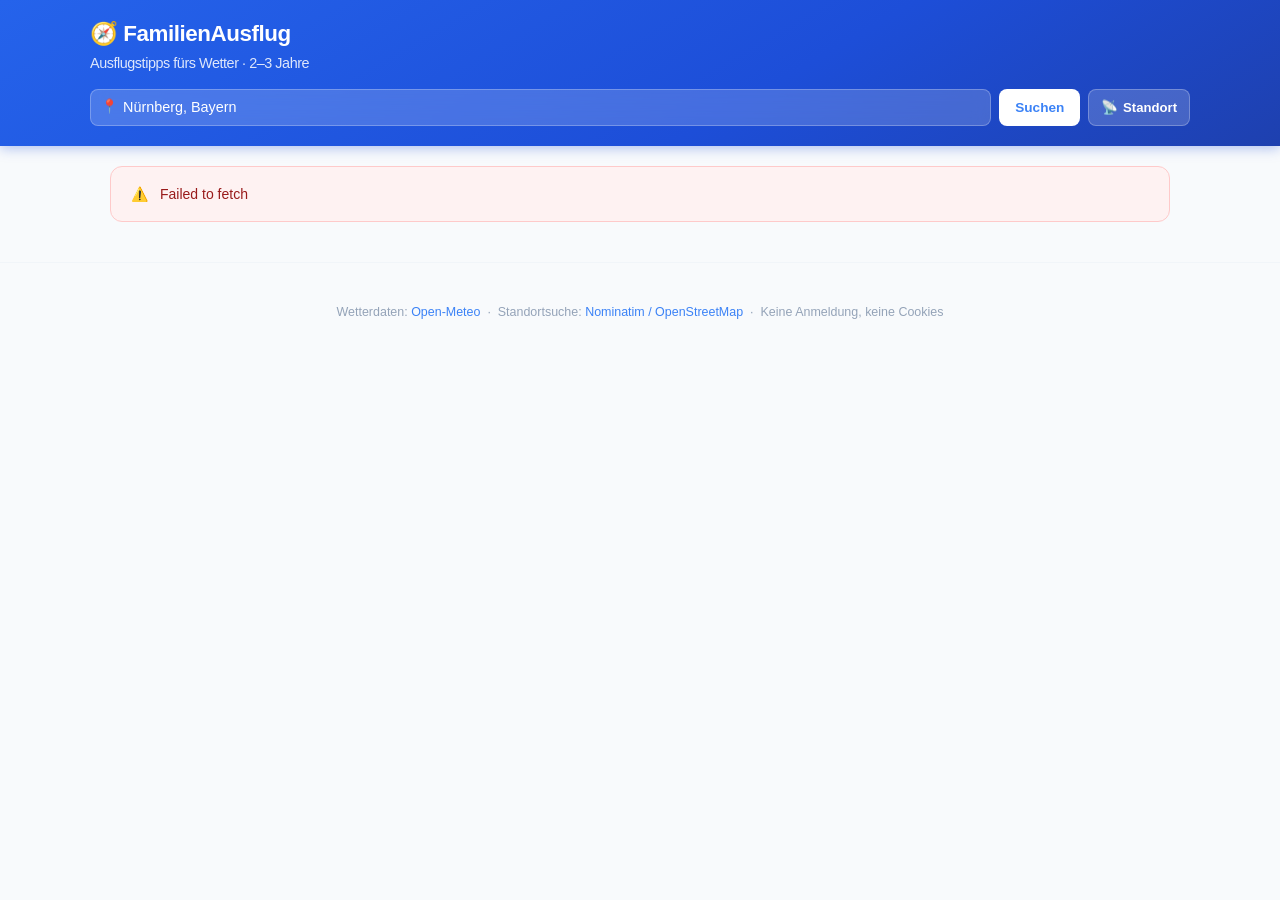
==== commit dd935662: "Rework location logic: no auto-geolocation, Nürnberg default - Geolocation is now only triggered by " ====
--- a/index.html
+++ b/index.html
@@ -157,9 +157,11 @@
       background: rgba(255,255,255,.18);
       color: #fff;
       border: 1.5px solid rgba(255,255,255,.25);
-      padding: .58rem .7rem;
+      padding: .58rem .75rem;
     }
     .btn-ghost:hover { background: rgba(255,255,255,.28); }
+    .geo-btn-txt { font-size: .82rem; }
+    @media (max-width: 420px) { .geo-btn-txt { display: none; } }
 
     .btn-primary { background: var(--primary); color: #fff; }
     .btn-primary:hover { background: var(--primary-dark); box-shadow: var(--shadow-md); }
@@ -634,6 +636,122 @@
       line-height: 1.5;
     }
     .tip-icon { flex-shrink: 0; margin-top: .05rem; }
+
+    /* ── LOCATION BAR ── */
+    .loc-bar {
+      background: var(--c-surface);
+      border: 1px solid var(--c-border);
+      border-radius: var(--radius-md);
+      padding: .6rem .9rem;
+      display: flex;
+      align-items: center;
+      gap: .6rem;
+      box-shadow: var(--shadow-xs);
+      margin-bottom: .75rem;
+    }
+
+    .loc-bar-icon { font-size: 1rem; flex-shrink: 0; }
+
+    .loc-bar-info { flex: 1; min-width: 0; }
+
+    .loc-bar-name {
+      font-size: .88rem;
+      font-weight: 600;
+      color: var(--c-text);
+      white-space: nowrap;
+      overflow: hidden;
+      text-overflow: ellipsis;
+      display: block;
+    }
+
+    .loc-bar-sub {
+      font-size: .72rem;
+      color: var(--c-text-3);
+    }
+
+    .loc-source-tag {
+      font-size: .68rem;
+      font-weight: 700;
+      padding: .13rem .5rem;
+      border-radius: 100px;
+      background: var(--accent-light);
+      color: #92400E;
+      flex-shrink: 0;
+      letter-spacing: .03em;
+    }
+    .loc-source-tag.gps { background: var(--success-light); color: var(--success); }
+    @media (prefers-color-scheme: dark) {
+      .loc-source-tag     { color: var(--accent); }
+      .loc-source-tag.gps { color: var(--success); }
+    }
+
+    .loc-bar-change {
+      background: none;
+      border: none;
+      font-family: var(--font);
+      font-size: .78rem;
+      color: var(--primary);
+      cursor: pointer;
+      padding: .22rem .4rem;
+      border-radius: 4px;
+      flex-shrink: 0;
+      transition: background var(--ease);
+      white-space: nowrap;
+    }
+    .loc-bar-change:hover { background: var(--primary-light); }
+
+    /* ── GEO CTA ── */
+    .geo-cta {
+      display: flex;
+      align-items: center;
+      gap: .85rem;
+      background: var(--success-light);
+      border: 1px solid rgba(16,185,129,.22);
+      border-radius: var(--radius-md);
+      padding: .9rem 1rem;
+      margin-bottom: .75rem;
+      animation: fadeUp .3s ease;
+    }
+
+    .geo-cta-icon { font-size: 1.55rem; flex-shrink: 0; }
+
+    .geo-cta-body { flex: 1; min-width: 0; }
+
+    .geo-cta-title {
+      font-size: .88rem;
+      font-weight: 700;
+      color: var(--c-text);
+      margin-bottom: .1rem;
+    }
+
+    .geo-cta-sub {
+      font-size: .78rem;
+      color: var(--c-text-3);
+      line-height: 1.4;
+    }
+
+    .geo-cta-btn {
+      background: var(--success);
+      color: #fff;
+      border: none;
+      border-radius: var(--radius-sm);
+      padding: .55rem .95rem;
+      font-family: var(--font);
+      font-size: .82rem;
+      font-weight: 600;
+      cursor: pointer;
+      transition: all var(--ease);
+      white-space: nowrap;
+      flex-shrink: 0;
+    }
+    .geo-cta-btn:hover  { background: #059669; transform: translateY(-1px); box-shadow: var(--shadow-sm); }
+    .geo-cta-btn:active { transform: scale(.97); }
+    .geo-cta-btn:disabled { opacity: .55; cursor: default; transform: none; box-shadow: none; }
+
+    @media (max-width: 460px) {
+      .geo-cta { flex-wrap: wrap; }
+      .geo-cta-btn { width: 100%; text-align: center; }
+    }
 
     /* ── FOOTER ── */
     .app-footer {
@@ -680,7 +798,7 @@
           <div class="autocomplete" id="acList" style="display:none"></div>
         </div>
         <button type="button" class="btn btn-white" id="searchBtn">Suchen</button>
-        <button type="button" class="btn btn-ghost" id="geoBtn" title="Standort ermitteln">📡</button>
+        <button type="button" class="btn btn-ghost" id="geoBtn" title="Meinen Standort verwenden">📡 <span class="geo-btn-txt">Standort</span></button>
       </form>
     </div>
   </header>
@@ -1314,7 +1432,7 @@
 
       const forecastHtml = S.forecast.map((day, i) => {
         const dc = CONDITIONS[day.condition] || CONDITIONS.cloudy;
-        const name = i === 0 ? 'Heute' : i === 1 ? 'Mo.' : WEEKDAYS[day.date.getDay()];
+        const name = i === 0 ? 'Heute' : i === 1 ? 'Morgen' : WEEKDAYS[day.date.getDay()];
         return `
           <div class="fc-day ${S.activeDay === i ? 'active' : ''}" data-day="${i}">
             <div class="fc-name">${name}</div>
@@ -1323,6 +1441,8 @@
             <div class="fc-rain">💧 ${day.rain}%</div>
           </div>`;
       }).join('');
+
+      const source = S.location?.source || 'manual';
 
       return `
         <div class="weather-section">
@@ -1347,6 +1467,8 @@
               <span>↓ ${w.tMin}°C</span>
             </div>
           </div>
+          ${renderLocBar(source)}
+          ${source === 'default' ? renderGeoCta() : ''}
           <div class="forecast-strip">${forecastHtml}</div>
         </div>`;
     }
@@ -1500,6 +1622,45 @@
         </div>`;
     }
 
+    function renderLocBar(source) {
+      const name = S.location?.name || '';
+      const icon = source === 'gps' ? '📡' : '📍';
+      let tag = '', sub = '';
+
+      if (source === 'gps') {
+        tag = '<span class="loc-source-tag gps">GPS</span>';
+        sub = 'Aktueller Standort';
+      } else if (source === 'default') {
+        tag = '<span class="loc-source-tag">Beispielort</span>';
+        sub = 'Oben eigenen Ort eingeben';
+      } else {
+        sub = 'Manuell ausgewählt';
+      }
+
+      return `
+        <div class="loc-bar">
+          <span class="loc-bar-icon">${icon}</span>
+          <div class="loc-bar-info">
+            <span class="loc-bar-name">${escHtml(name)}</span>
+            <span class="loc-bar-sub">${sub}</span>
+          </div>
+          ${tag}
+          <button class="loc-bar-change" id="locBarChange">Ort ändern</button>
+        </div>`;
+    }
+
+    function renderGeoCta() {
+      return `
+        <div class="geo-cta">
+          <span class="geo-cta-icon">📡</span>
+          <div class="geo-cta-body">
+            <div class="geo-cta-title">Meinen Standort verwenden</div>
+            <div class="geo-cta-sub">Passgenaue Ausflugstipps für deinen echten Ort – einmalige Zustimmung genügt.</div>
+          </div>
+          <button class="geo-cta-btn" id="geoCta">Standort ermitteln</button>
+        </div>`;
+    }
+
     /* ================================================================
        EVENT BINDING
     ================================================================ */
@@ -1539,6 +1700,25 @@
         resetBtn.addEventListener('click', () => {
           S.filter = { type: 'all', duration: 'all', energy: 'all' };
           render();
+        });
+      }
+
+      // Geo CTA button (in main content area)
+      const geoCta = document.getElementById('geoCta');
+      if (geoCta) {
+        geoCta.addEventListener('click', () => requestGeo(geoCta));
+      }
+
+      // "Ort ändern" in location bar
+      const locBarChange = document.getElementById('locBarChange');
+      if (locBarChange) {
+        locBarChange.addEventListener('click', () => {
+          window.scrollTo({ top: 0, behavior: 'smooth' });
+          setTimeout(() => {
+            const inp = document.getElementById('locInput');
+            inp.focus();
+            inp.select();
+          }, 200);
         });
       }
 
@@ -1560,6 +1740,44 @@
     }
 
     /* ================================================================
+       GEOLOCATION (shared helper – only triggered by explicit click)
+    ================================================================ */
+    function requestGeo(btn) {
+      if (!navigator.geolocation) {
+        S.error = 'Standortermittlung wird von diesem Browser nicht unterstützt. Bitte Ort manuell eingeben.';
+        render();
+        return;
+      }
+      const originalText = btn.textContent.trim();
+      btn.textContent = '⏳ Ermitteln…';
+      btn.disabled = true;
+
+      navigator.geolocation.getCurrentPosition(
+        async pos => {
+          const { latitude: lat, longitude: lon } = pos.coords;
+          try {
+            const name = await reverseGeocode(lat, lon);
+            setLocation({ name, lat, lon }, 'gps');
+          } catch {
+            setLocation({ name: 'Mein Standort', lat, lon }, 'gps');
+          }
+          // btn may be gone after re-render – no need to reset it
+        },
+        err => {
+          btn.textContent = originalText;
+          btn.disabled = false;
+          if (err.code === 1) {
+            S.error = 'Standortzugriff verweigert. Bitte Ort im Suchfeld oben eingeben.';
+          } else {
+            S.error = 'Standort konnte nicht ermittelt werden. Bitte Ort manuell eingeben.';
+          }
+          render();
+        },
+        { timeout: 10000 }
+      );
+    }
+
+    /* ================================================================
        LOCATION INPUT & AUTOCOMPLETE
     ================================================================ */
     let acTimeout = null;
@@ -1583,35 +1801,8 @@
 
       searchB.addEventListener('click', () => doSearch(input.value.trim()));
 
-      geoB.addEventListener('click', () => {
-        if (!navigator.geolocation) {
-          S.error = 'Standortermittlung nicht unterstützt.';
-          render();
-          return;
-        }
-        geoB.textContent = '⏳';
-        geoB.disabled = true;
-        navigator.geolocation.getCurrentPosition(
-          async pos => {
-            geoB.textContent = '📡';
-            geoB.disabled = false;
-            const { latitude: lat, longitude: lon } = pos.coords;
-            try {
-              const name = await reverseGeocode(lat, lon);
-              setLocation({ name, lat, lon });
-            } catch {
-              setLocation({ name: 'Mein Standort', lat, lon });
-            }
-          },
-          () => {
-            geoB.textContent = '📡';
-            geoB.disabled = false;
-            S.error = 'Standort konnte nicht ermittelt werden. Bitte Ort eingeben.';
-            render();
-          },
-          { timeout: 8000 }
-        );
-      });
+      // Geo button in header: only fires on explicit click, never on load
+      geoB.addEventListener('click', () => requestGeo(geoB));
 
       document.addEventListener('click', e => {
         if (!e.target.closest('.loc-wrap')) acList.style.display = 'none';
@@ -1657,11 +1848,11 @@
       }
     }
 
-    async function setLocation(loc) {
-      S.location  = loc;
+    async function setLocation(loc, source = 'manual') {
+      S.location  = { ...loc, source };
       S.activeDay = 0;
       S.error     = null;
-      localStorage.setItem('lastLoc_v1', JSON.stringify(loc));
+      localStorage.setItem('lastLoc_v1', JSON.stringify(S.location));
       document.getElementById('locInput').value = loc.name;
       await loadWeatherData();
     }
@@ -1695,6 +1886,14 @@
     /* ================================================================
        INIT
     ================================================================ */
+    async function loadDefaultLocation() {
+      // Nürnberg as built-in example — no geolocation triggered
+      await setLocation(
+        { name: 'Nürnberg, Bayern', lat: 49.4521, lon: 11.0767 },
+        'default'
+      );
+    }
+
     function init() {
       bindHeader();
 
@@ -1702,14 +1901,16 @@
       if (saved) {
         try {
           const loc = JSON.parse(saved);
+          // Restore last explicitly chosen location (manual or GPS from a previous session)
           S.location = loc;
           document.getElementById('locInput').value = loc.name;
           loadWeatherData();
         } catch {
-          render();
+          loadDefaultLocation();
         }
       } else {
-        render();
+        // First visit: start with Nürnberg so the app is immediately usable
+        loadDefaultLocation();
       }
     }
 
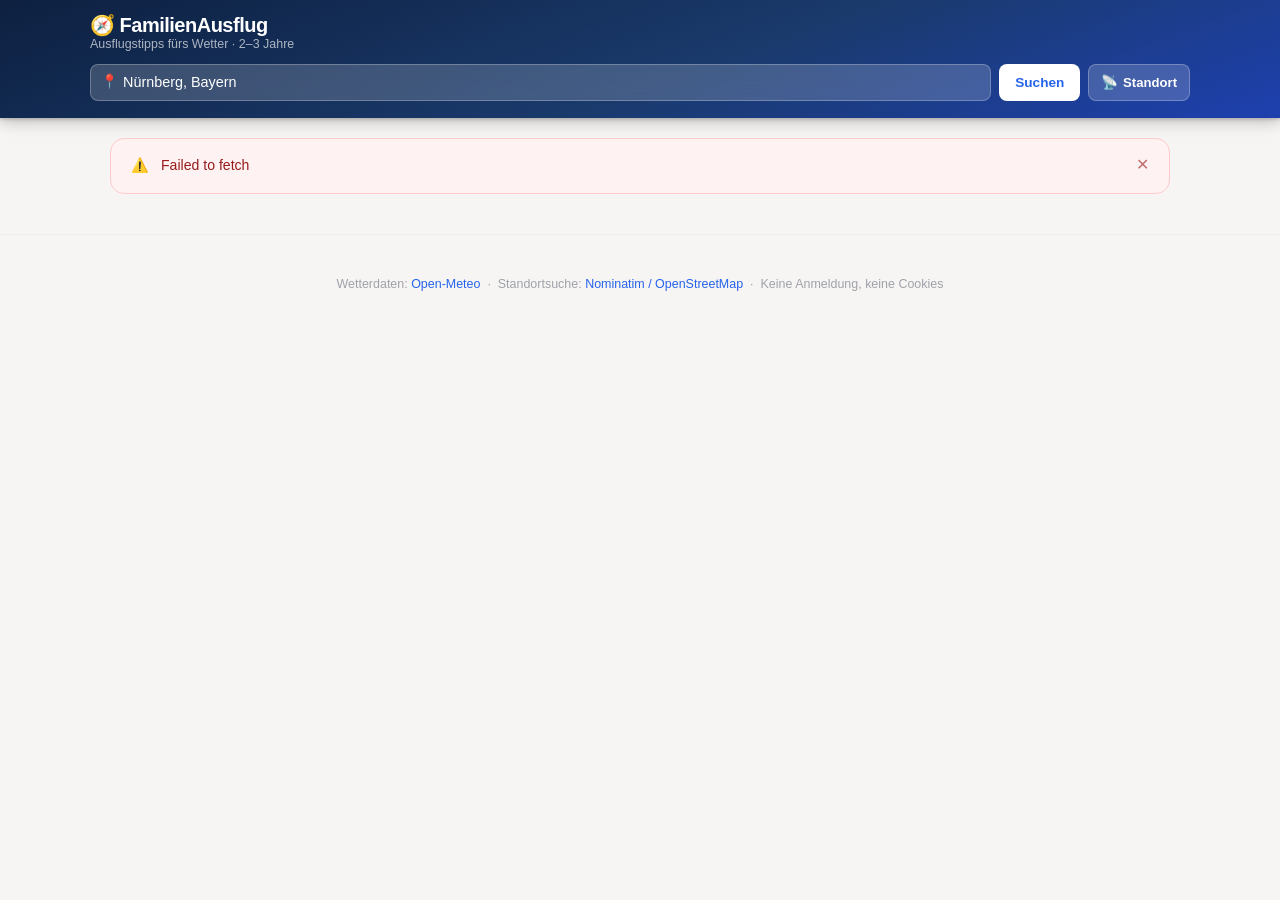
==== commit 3c91fb5c: "Major design & UX overhaul — premium family-app look Visual redesign: - Deeper, richer color palette" ====
--- a/index.html
+++ b/index.html
@@ -10,48 +10,46 @@
     *, *::before, *::after { box-sizing: border-box; margin: 0; padding: 0; }
 
     :root {
-      --primary:        #3B82F6;
+      --primary:        #2563EB;
       --primary-dark:   #1D4ED8;
       --primary-light:  #EFF6FF;
-      --accent:         #F59E0B;
-      --accent-light:   #FFFBEB;
-      --success:        #10B981;
-      --success-light:  #ECFDF5;
-      --warning:        #F59E0B;
-      --danger:         #EF4444;
-      --c-bg:           #F8FAFC;
+      --accent:         #EA580C;
+      --accent-light:   #FFF7ED;
+      --success:        #16A34A;
+      --success-light:  #F0FDF4;
+      --c-bg:           #F6F5F3;
       --c-surface:      #FFFFFF;
-      --c-border:       #E2E8F0;
-      --c-border-muted: #F1F5F9;
-      --c-text:         #1E293B;
-      --c-text-2:       #475569;
-      --c-text-3:       #94A3B8;
-      --c-tag-bg:       #F1F5F9;
+      --c-border:       #E6E3DF;
+      --c-border-muted: #F0EEEb;
+      --c-text:         #18181B;
+      --c-text-2:       #52525B;
+      --c-text-3:       #A1A1AA;
+      --c-tag-bg:       #F4F3F1;
       --radius-sm:  8px;
-      --radius-md:  12px;
-      --radius-lg:  16px;
-      --radius-xl:  24px;
-      --shadow-xs:  0 1px 2px rgba(0,0,0,.06);
-      --shadow-sm:  0 1px 4px rgba(0,0,0,.08), 0 1px 2px rgba(0,0,0,.06);
-      --shadow-md:  0 4px 12px rgba(0,0,0,.09), 0 2px 4px rgba(0,0,0,.06);
-      --shadow-lg:  0 12px 32px rgba(0,0,0,.11), 0 4px 8px rgba(0,0,0,.06);
-      --font: -apple-system, BlinkMacSystemFont, 'Segoe UI', Roboto, 'Helvetica Neue', sans-serif;
-      --ease: 180ms cubic-bezier(.4,0,.2,1);
+      --radius-md:  14px;
+      --radius-lg:  20px;
+      --radius-xl:  28px;
+      --shadow-xs:  0 1px 2px rgba(0,0,0,.04);
+      --shadow-sm:  0 1px 3px rgba(0,0,0,.06), 0 2px 8px rgba(0,0,0,.04);
+      --shadow-md:  0 4px 16px rgba(0,0,0,.08), 0 2px 4px rgba(0,0,0,.04);
+      --shadow-lg:  0 16px 40px rgba(0,0,0,.1), 0 4px 8px rgba(0,0,0,.05);
+      --font: -apple-system, BlinkMacSystemFont, 'Segoe UI', Roboto, 'Helvetica Neue', Arial, sans-serif;
+      --ease: 200ms cubic-bezier(.4,0,.2,1);
     }
 
     @media (prefers-color-scheme: dark) {
       :root {
-        --c-bg:           #0F172A;
-        --c-surface:      #1E293B;
-        --c-border:       #334155;
-        --c-border-muted: #1E293B;
-        --c-text:         #F1F5F9;
-        --c-text-2:       #CBD5E1;
-        --c-text-3:       #64748B;
-        --c-tag-bg:       #334155;
-        --primary-light:  #1E3A5F;
+        --c-bg:           #111110;
+        --c-surface:      #1C1C1A;
+        --c-border:       #2E2E2C;
+        --c-border-muted: #242422;
+        --c-text:         #FAFAF8;
+        --c-text-2:       #A8A29E;
+        --c-text-3:       #57534E;
+        --c-tag-bg:       #292927;
+        --primary-light:  #172554;
         --success-light:  #052E16;
-        --accent-light:   #292524;
+        --accent-light:   #1C1007;
       }
     }
 
@@ -64,17 +62,18 @@
       min-height: 100vh;
       line-height: 1.6;
       -webkit-font-smoothing: antialiased;
+      -moz-osx-font-smoothing: grayscale;
     }
 
     /* ── HEADER ── */
     .app-header {
-      background: linear-gradient(150deg, #2563EB 0%, #1D4ED8 60%, #1E40AF 100%);
+      background: linear-gradient(160deg, #0D2040 0%, #1A3A6C 55%, #1E40AF 100%);
       color: #fff;
-      padding: 1rem 1.25rem 1.25rem;
+      padding: .9rem 1.25rem 1.1rem;
       position: sticky;
       top: 0;
       z-index: 50;
-      box-shadow: 0 2px 12px rgba(29,78,216,.35);
+      box-shadow: 0 2px 16px rgba(0,0,0,.28), 0 1px 4px rgba(0,0,0,.2);
     }
 
     .header-inner {
@@ -86,11 +85,23 @@
       display: flex;
       align-items: center;
       justify-content: space-between;
-      margin-bottom: .875rem;
-    }
-
-    .app-logo { font-size: 1.4rem; font-weight: 800; letter-spacing: -.02em; }
-    .app-logo span { opacity: .85; font-weight: 400; font-size: .9rem; display: block; }
+      margin-bottom: .75rem;
+    }
+
+    .app-logo {
+      font-size: 1.25rem;
+      font-weight: 800;
+      letter-spacing: -.025em;
+      line-height: 1.1;
+    }
+    .app-logo span {
+      font-size: .78rem;
+      font-weight: 400;
+      opacity: .65;
+      display: block;
+      letter-spacing: 0;
+      margin-top: .1rem;
+    }
 
     .location-form {
       display: flex;
@@ -217,126 +228,191 @@
       display: flex;
       flex-direction: column;
       align-items: center;
-      padding: 3rem;
-      gap: .75rem;
+      padding: 4rem 2rem;
+      gap: 1rem;
       color: var(--c-text-3);
     }
+    .loading p { font-size: .9rem; }
     .spinner {
-      width: 36px; height: 36px;
+      width: 40px; height: 40px;
       border: 3px solid var(--c-border);
       border-top-color: var(--primary);
       border-radius: 50%;
-      animation: spin .75s linear infinite;
+      animation: spin .8s linear infinite;
     }
 
     /* ── ERROR ── */
     .error-bar {
       display: flex;
-      align-items: center;
+      align-items: flex-start;
       gap: .75rem;
       background: #FEF2F2;
       border: 1px solid #FECACA;
       border-radius: var(--radius-md);
       padding: 1rem 1.25rem;
       color: #991B1B;
-      font-size: .875rem;
+      font-size: .88rem;
+      line-height: 1.5;
       margin-bottom: 1.25rem;
       animation: fadeUp .25s ease;
     }
+    .error-bar .err-close {
+      margin-left: auto;
+      flex-shrink: 0;
+      background: none;
+      border: none;
+      color: #991B1B;
+      cursor: pointer;
+      font-size: 1rem;
+      padding: 0;
+      opacity: .6;
+    }
+    .error-bar .err-close:hover { opacity: 1; }
     @media (prefers-color-scheme: dark) {
-      .error-bar { background: #3B0A0A; border-color: #7F1D1D; color: #FCA5A5; }
+      .error-bar { background: #2C0A0A; border-color: #7F1D1D; color: #FCA5A5; }
+      .error-bar .err-close { color: #FCA5A5; }
     }
 
     /* ── WEATHER CARD ── */
-    .weather-section { margin-bottom: 1.25rem; animation: fadeUp .3s ease both; }
+    .weather-section { margin-bottom: 1rem; animation: fadeUp .35s ease both; }
 
     .weather-card {
       border-radius: var(--radius-lg);
-      padding: 1.5rem;
+      padding: 1.6rem 1.75rem;
       color: #fff;
       position: relative;
       overflow: hidden;
       margin-bottom: .75rem;
       box-shadow: var(--shadow-lg);
-      transition: background var(--ease);
+    }
+    .weather-card::before {
+      content: '';
+      position: absolute;
+      inset: 0;
+      background: linear-gradient(180deg, rgba(255,255,255,.07) 0%, transparent 60%);
+      pointer-events: none;
     }
     .weather-card::after {
       content: attr(data-weather-icon);
       position: absolute;
-      right: -8px; top: -10px;
-      font-size: 7.5rem;
-      opacity: .12;
+      right: 1.25rem;
+      bottom: -.5rem;
+      font-size: 8rem;
+      opacity: .15;
       line-height: 1;
       pointer-events: none;
       user-select: none;
-    }
-
-    .wc-sunny       { background: linear-gradient(150deg, #F59E0B 0%, #D97706 100%); }
-    .wc-partly      { background: linear-gradient(150deg, #38BDF8 0%, #0284C7 100%); }
-    .wc-cloudy      { background: linear-gradient(150deg, #64748B 0%, #475569 100%); }
-    .wc-foggy       { background: linear-gradient(150deg, #94A3B8 0%, #64748B 100%); }
-    .wc-drizzle     { background: linear-gradient(150deg, #38BDF8 0%, #0369A1 100%); }
-    .wc-rainy       { background: linear-gradient(150deg, #2563EB 0%, #1E3A8A 100%); }
-    .wc-snowy       { background: linear-gradient(150deg, #BAE6FD 0%, #7DD3FC 100%); color: #1E40AF !important; }
-    .wc-stormy      { background: linear-gradient(150deg, #312E81 0%, #1E1B4B 100%); }
-
-    .wc-row1 { display: flex; justify-content: space-between; align-items: flex-start; margin-bottom: .75rem; }
-
-    .wc-temp { font-size: 3.75rem; font-weight: 800; letter-spacing: -.04em; line-height: 1; }
-    .wc-feels { font-size: .8rem; opacity: .8; margin-top: .2rem; }
-
-    .wc-icon { font-size: 3.25rem; line-height: 1; }
-
-    .wc-label { font-size: 1.05rem; font-weight: 600; opacity: .92; margin-bottom: .6rem; }
-
-    .wc-meta {
+      filter: drop-shadow(0 4px 8px rgba(0,0,0,.2));
+    }
+
+    .wc-sunny   { background: linear-gradient(145deg, #FB923C 0%, #EA580C 50%, #C2410C 100%); }
+    .wc-partly  { background: linear-gradient(145deg, #38BDF8 0%, #0284C7 50%, #0369A1 100%); }
+    .wc-cloudy  { background: linear-gradient(145deg, #78716C 0%, #57534E 50%, #44403C 100%); }
+    .wc-foggy   { background: linear-gradient(145deg, #9CA3AF 0%, #6B7280 50%, #4B5563 100%); }
+    .wc-drizzle { background: linear-gradient(145deg, #60A5FA 0%, #2563EB 50%, #1D4ED8 100%); }
+    .wc-rainy   { background: linear-gradient(145deg, #3B82F6 0%, #1D4ED8 50%, #1E3A8A 100%); }
+    .wc-snowy   { background: linear-gradient(145deg, #BAE6FD 0%, #7DD3FC 50%, #38BDF8 100%); color: #0C4A6E !important; }
+    .wc-stormy  { background: linear-gradient(145deg, #4C1D95 0%, #312E81 50%, #1E1B4B 100%); }
+
+    .wc-day-badge {
+      display: inline-block;
+      font-size: .7rem;
+      font-weight: 700;
+      text-transform: uppercase;
+      letter-spacing: .1em;
+      background: rgba(255,255,255,.2);
+      backdrop-filter: blur(4px);
+      padding: .18rem .65rem;
+      border-radius: 100px;
+      margin-bottom: 1rem;
+    }
+
+    .wc-main {
+      display: flex;
+      justify-content: space-between;
+      align-items: flex-start;
+      margin-bottom: .85rem;
+    }
+
+    .wc-temp {
+      font-size: 4.5rem;
+      font-weight: 800;
+      letter-spacing: -.05em;
+      line-height: 1;
+    }
+    .wc-feels {
+      font-size: .8rem;
+      opacity: .75;
+      margin-top: .3rem;
+      font-weight: 400;
+    }
+
+    .wc-right { text-align: right; }
+    .wc-icon { font-size: 3.5rem; line-height: 1; display: block; }
+    .wc-label {
+      font-size: .9rem;
+      font-weight: 600;
+      opacity: .9;
+      margin-top: .35rem;
+    }
+
+    .wc-details {
       display: flex;
       flex-wrap: wrap;
-      gap: .75rem;
-    }
-    .wc-meta-item {
+      gap: .5rem;
+      margin-top: .85rem;
+      padding-top: .85rem;
+      border-top: 1px solid rgba(255,255,255,.18);
+    }
+    .wc-detail {
       display: flex;
       align-items: center;
-      gap: .3rem;
+      gap: .35rem;
       font-size: .82rem;
-      opacity: .9;
-      background: rgba(255,255,255,.15);
-      padding: .25rem .65rem;
-      border-radius: 100px;
+      font-weight: 500;
+      opacity: .88;
+    }
+    .wc-detail-sep {
+      width: 1px; height: 14px;
+      background: rgba(255,255,255,.25);
+      margin: 0 .1rem;
     }
 
     .wc-minmax {
-      margin-top: .75rem;
       display: inline-flex;
       align-items: center;
-      gap: .65rem;
-      font-size: .82rem;
+      gap: .5rem;
+      font-size: .85rem;
+      font-weight: 600;
       background: rgba(255,255,255,.18);
-      padding: .3rem .75rem;
+      backdrop-filter: blur(4px);
+      padding: .3rem .8rem;
       border-radius: 100px;
-    }
-
-    .wc-day-label {
-      position: absolute;
-      top: 1rem;
-      left: 50%;
-      transform: translateX(-50%);
+      margin-top: .75rem;
+    }
+    .wc-minmax span { opacity: .6; font-weight: 400; font-size: .75rem; }
+
+    /* ── FORECAST SECTION ── */
+    .forecast-section {
+      margin-top: 1.75rem;
+      animation: fadeUp .35s .2s ease both;
+    }
+
+    .section-label {
       font-size: .72rem;
       font-weight: 700;
       text-transform: uppercase;
-      letter-spacing: .08em;
-      opacity: .75;
-      background: rgba(255,255,255,.18);
-      padding: .18rem .65rem;
-      border-radius: 100px;
-    }
-
-    /* ── FORECAST STRIP ── */
+      letter-spacing: .09em;
+      color: var(--c-text-3);
+      margin-bottom: .65rem;
+      padding-left: .1rem;
+    }
+
     .forecast-strip {
       display: flex;
       gap: .5rem;
       overflow-x: auto;
-      padding-bottom: 2px;
+      padding-bottom: 4px;
       scrollbar-width: none;
     }
     .forecast-strip::-webkit-scrollbar { display: none; }
@@ -346,124 +422,165 @@
     }
 
     .fc-day {
-      flex: 0 0 80px;
+      flex: 0 0 82px;
       background: var(--c-surface);
       border-radius: var(--radius-md);
-      padding: .7rem .5rem;
+      padding: .8rem .6rem;
       text-align: center;
       cursor: pointer;
       border: 2px solid transparent;
-      box-shadow: var(--shadow-xs);
+      box-shadow: var(--shadow-sm);
       transition: all var(--ease);
     }
     .fc-day:hover { transform: translateY(-2px); box-shadow: var(--shadow-md); }
-    .fc-day.active { border-color: var(--primary); background: var(--primary-light); }
+    .fc-day.active {
+      border-color: var(--primary);
+      background: var(--primary-light);
+      box-shadow: 0 0 0 3px rgba(37,99,235,.12);
+    }
 
     .fc-name {
-      font-size: .7rem;
+      font-size: .68rem;
       font-weight: 700;
       color: var(--c-text-3);
       text-transform: uppercase;
-      letter-spacing: .06em;
-      margin-bottom: .25rem;
+      letter-spacing: .07em;
+      margin-bottom: .3rem;
     }
     .fc-day.active .fc-name { color: var(--primary); }
 
-    .fc-icon { font-size: 1.5rem; display: block; margin-bottom: .25rem; }
-
-    .fc-temp { font-size: .75rem; color: var(--c-text-2); }
+    .fc-icon { font-size: 1.6rem; display: block; margin-bottom: .3rem; }
+
+    .fc-temp { font-size: .78rem; color: var(--c-text-2); font-weight: 500; }
     .fc-temp b { color: var(--c-text); font-weight: 700; }
 
-    .fc-rain { font-size: .68rem; color: #60A5FA; margin-top: .15rem; }
+    .fc-rain { font-size: .68rem; color: #3B82F6; margin-top: .15rem; font-weight: 500; }
 
     /* ── RECOMMENDATION BANNER ── */
     .rec-banner {
+      background: var(--c-surface);
+      border-radius: var(--radius-lg);
+      padding: 1.25rem 1.5rem;
+      margin-bottom: 1.25rem;
+      box-shadow: var(--shadow-sm);
+      border: 1px solid var(--c-border);
+      border-left-width: 4px;
       display: flex;
       align-items: center;
       gap: 1rem;
+      animation: fadeUp .35s .05s ease both;
+    }
+    .rec-banner.good  { border-left-color: var(--success); }
+    .rec-banner.mixed { border-left-color: var(--accent); }
+    .rec-banner.bad   { border-left-color: var(--primary); }
+
+    .rec-icon-wrap {
+      flex-shrink: 0;
+      width: 3rem; height: 3rem;
+      border-radius: var(--radius-sm);
+      display: flex;
+      align-items: center;
+      justify-content: center;
+      font-size: 1.6rem;
+    }
+    .rec-banner.good  .rec-icon-wrap { background: var(--success-light); }
+    .rec-banner.mixed .rec-icon-wrap { background: var(--accent-light); }
+    .rec-banner.bad   .rec-icon-wrap { background: var(--primary-light); }
+
+    .rec-body { flex: 1; min-width: 0; }
+
+    .rec-label {
+      font-size: .68rem;
+      font-weight: 700;
+      text-transform: uppercase;
+      letter-spacing: .1em;
+      color: var(--c-text-3);
+      margin-bottom: .25rem;
+    }
+    .rec-title {
+      font-size: 1.05rem;
+      font-weight: 700;
+      color: var(--c-text);
+      line-height: 1.25;
+    }
+    .rec-sub {
+      font-size: .82rem;
+      color: var(--c-text-3);
+      margin-top: .2rem;
+    }
+
+    /* ── FILTERS ── */
+    .filters-section {
+      margin-bottom: 1.5rem;
+      background: var(--c-surface);
+      border: 1px solid var(--c-border);
       border-radius: var(--radius-lg);
-      padding: 1.1rem 1.25rem;
-      margin-bottom: 1.25rem;
-      border: 1px solid transparent;
-      animation: fadeUp .3s .05s ease both;
-    }
-    .rec-banner.good  { background: var(--success-light); border-color: rgba(16,185,129,.2); }
-    .rec-banner.mixed { background: var(--accent-light);  border-color: rgba(245,158,11,.2); }
-    .rec-banner.bad   { background: var(--primary-light); border-color: rgba(59,130,246,.2); }
-
-    .rec-emoji { font-size: 2rem; flex-shrink: 0; }
-
-    .rec-label {
+      padding: 1rem 1.25rem;
+      box-shadow: var(--shadow-xs);
+      display: flex;
+      flex-direction: column;
+      gap: .65rem;
+      animation: fadeUp .35s .1s ease both;
+    }
+
+    .filter-row {
+      display: flex;
+      gap: .4rem;
+      flex-wrap: wrap;
+      align-items: center;
+    }
+
+    .filter-label {
       font-size: .68rem;
       font-weight: 700;
       text-transform: uppercase;
       letter-spacing: .09em;
       color: var(--c-text-3);
-      margin-bottom: .2rem;
-    }
-    .rec-title { font-size: 1rem; font-weight: 700; color: var(--c-text); line-height: 1.3; }
-    .rec-sub   { font-size: .82rem; color: var(--c-text-3); margin-top: .15rem; }
-
-    /* ── FILTERS ── */
-    .filters-section {
-      margin-bottom: 1.25rem;
-      display: flex;
-      flex-direction: column;
-      gap: .5rem;
-      animation: fadeUp .3s .1s ease both;
-    }
-
-    .filter-row {
-      display: flex;
-      gap: .4rem;
-      flex-wrap: wrap;
-      align-items: center;
-    }
-
-    .filter-label {
-      font-size: .7rem;
-      font-weight: 700;
-      text-transform: uppercase;
-      letter-spacing: .07em;
-      color: var(--c-text-3);
       flex-shrink: 0;
-      min-width: 56px;
+      min-width: 52px;
     }
 
     .chip {
-      padding: .35rem .8rem;
+      padding: .33rem .78rem;
       border-radius: 100px;
       border: 1.5px solid var(--c-border);
-      background: var(--c-surface);
+      background: var(--c-bg);
       color: var(--c-text-2);
-      font-size: .8rem;
+      font-size: .79rem;
       font-weight: 500;
       font-family: var(--font);
       cursor: pointer;
       transition: all var(--ease);
       white-space: nowrap;
-    }
-    .chip:hover { border-color: var(--primary); color: var(--primary); }
-    .chip.active { background: var(--primary); border-color: var(--primary); color: #fff; }
-
-    .filter-divider {
-      margin: 0 .25rem;
-      width: 1px;
-      height: 20px;
-      background: var(--c-border);
-      flex-shrink: 0;
-      align-self: center;
+      line-height: 1.4;
+    }
+    .chip:hover {
+      border-color: var(--primary);
+      color: var(--primary);
+      background: var(--primary-light);
+    }
+    .chip.active {
+      background: var(--primary);
+      border-color: var(--primary);
+      color: #fff;
+      box-shadow: 0 1px 4px rgba(37,99,235,.3);
+    }
+
+    .filter-sep {
+      width: 100%;
+      height: 1px;
+      background: var(--c-border-muted);
     }
 
     .btn-shuffle {
       margin-left: auto;
-      background: var(--accent);
-      color: #fff;
-      border: none;
+      background: var(--c-bg);
+      color: var(--c-text-2);
+      border: 1.5px solid var(--c-border);
       border-radius: 100px;
-      padding: .38rem .9rem;
+      padding: .33rem .85rem;
       font-family: var(--font);
-      font-size: .8rem;
+      font-size: .79rem;
       font-weight: 600;
       cursor: pointer;
       transition: all var(--ease);
@@ -471,25 +588,31 @@
       align-items: center;
       gap: .3rem;
     }
-    .btn-shuffle:hover { background: #D97706; transform: scale(1.03); }
+    .btn-shuffle:hover {
+      border-color: var(--accent);
+      color: var(--accent);
+      background: var(--accent-light);
+    }
     .btn-shuffle:active { transform: scale(.97); }
 
-    .shuffle-icon { display: inline-block; transition: transform var(--ease); }
+    .shuffle-icon { display: inline-block; }
     .btn-shuffle.spinning .shuffle-icon { animation: spin-once .45s ease; }
 
     .btn-reset {
-      background: var(--c-tag-bg);
+      background: none;
       color: var(--c-text-3);
       border: none;
       border-radius: 100px;
-      padding: .35rem .8rem;
+      padding: .33rem .7rem;
       font-family: var(--font);
-      font-size: .8rem;
+      font-size: .78rem;
       font-weight: 500;
       cursor: pointer;
       transition: all var(--ease);
-    }
-    .btn-reset:hover { color: var(--c-text); background: var(--c-border); }
+      text-decoration: underline;
+      text-underline-offset: 2px;
+    }
+    .btn-reset:hover { color: var(--c-text-2); }
 
     /* ── OUTINGS SECTION ── */
     .outings-header {
@@ -497,15 +620,21 @@
       align-items: center;
       justify-content: space-between;
       margin-bottom: 1rem;
-      animation: fadeUp .3s .15s ease both;
-    }
-    .section-title { font-size: .95rem; font-weight: 700; color: var(--c-text); }
+      animation: fadeUp .35s .15s ease both;
+    }
+    .section-title {
+      font-size: .88rem;
+      font-weight: 700;
+      color: var(--c-text-2);
+      text-transform: uppercase;
+      letter-spacing: .07em;
+    }
     .count-pill {
       background: var(--c-tag-bg);
       color: var(--c-text-3);
-      font-size: .75rem;
+      font-size: .73rem;
       font-weight: 600;
-      padding: .2rem .6rem;
+      padding: .18rem .6rem;
       border-radius: 100px;
     }
 
@@ -519,64 +648,92 @@
     @media (min-width: 900px)  { .outings-grid { grid-template-columns: repeat(3, 1fr); } }
 
     .empty-state {
+      background: var(--c-surface);
+      border: 1px solid var(--c-border);
+      border-radius: var(--radius-lg);
       text-align: center;
       padding: 3rem 1.5rem;
       color: var(--c-text-3);
       animation: fadeUp .25s ease;
     }
-    .empty-state .es-icon { font-size: 2.5rem; margin-bottom: .75rem; display: block; }
+    .empty-state .es-icon { font-size: 2.25rem; margin-bottom: .75rem; display: block; }
+    .empty-state p { line-height: 1.6; }
 
     /* ── OUTING CARD ── */
     .outing-card {
       background: var(--c-surface);
       border-radius: var(--radius-lg);
-      border: 2px solid transparent;
+      border: 1px solid var(--c-border);
       box-shadow: var(--shadow-sm);
       display: flex;
       flex-direction: column;
-      transition: transform var(--ease), box-shadow var(--ease), opacity var(--ease);
-      animation: fadeUp .3s ease both;
+      transition: transform var(--ease), box-shadow var(--ease);
+      animation: fadeUp .35s ease both;
       overflow: hidden;
-    }
-    .outing-card:hover { transform: translateY(-3px); box-shadow: var(--shadow-lg); }
-    .outing-card.tier-high  { border-color: var(--success); }
-    .outing-card.tier-mid   { border-color: var(--accent); }
-    .outing-card.tier-low   { opacity: .58; }
+      position: relative;
+    }
+    .outing-card:hover {
+      transform: translateY(-3px);
+      box-shadow: var(--shadow-lg);
+      border-color: transparent;
+    }
+
+    /* Colored top accent stripe per tier */
+    .outing-card::before {
+      content: '';
+      display: block;
+      height: 3px;
+      background: var(--c-border);
+      border-radius: 100px 100px 0 0;
+    }
+    .outing-card.tier-high::before { background: var(--success); }
+    .outing-card.tier-mid::before  { background: var(--accent); }
+    .outing-card.tier-low {
+      opacity: .72;
+      filter: grayscale(.2);
+    }
+    .outing-card.tier-low:hover { opacity: 1; filter: none; }
 
     .card-header {
-      padding: 1.1rem 1.1rem 0;
+      padding: 1rem 1.1rem 0;
       display: flex;
       align-items: flex-start;
       gap: .65rem;
     }
 
-    .card-icon { font-size: 2.25rem; line-height: 1; flex-shrink: 0; margin-top: .05rem; }
+    .card-icon { font-size: 2.1rem; line-height: 1; flex-shrink: 0; margin-top: .1rem; }
 
     .card-title-wrap { flex: 1; min-width: 0; }
-    .card-title { font-size: .975rem; font-weight: 700; color: var(--c-text); line-height: 1.3; }
+    .card-title {
+      font-size: 1rem;
+      font-weight: 700;
+      color: var(--c-text);
+      line-height: 1.3;
+      letter-spacing: -.01em;
+    }
 
     .score-pill {
       display: inline-flex;
       align-items: center;
-      gap: .22rem;
-      font-size: .7rem;
+      gap: .2rem;
+      font-size: .68rem;
       font-weight: 600;
-      padding: .15rem .5rem;
+      padding: .12rem .48rem;
       border-radius: 100px;
-      margin-top: .25rem;
+      margin-top: .22rem;
     }
     .score-pill.high { background: var(--success-light); color: var(--success); }
-    .score-pill.mid  { background: var(--accent-light);  color: #B45309; }
+    .score-pill.mid  { background: var(--accent-light);  color: var(--accent); }
     .score-pill.low  { background: var(--c-tag-bg);      color: var(--c-text-3); }
 
     .fav-btn {
       flex-shrink: 0;
       background: none;
       border: none;
-      font-size: 1.2rem;
+      font-size: 1.15rem;
       cursor: pointer;
       color: var(--c-border);
-      padding: .2rem;
+      padding: .15rem;
       margin-top: -.1rem;
       transition: color var(--ease), transform var(--ease);
       line-height: 1;
@@ -589,11 +746,11 @@
       padding: .7rem 1.1rem;
       font-size: .855rem;
       color: var(--c-text-2);
-      line-height: 1.58;
+      line-height: 1.6;
     }
 
     .card-tags {
-      padding: 0 1.1rem .6rem;
+      padding: 0 1.1rem .7rem;
       display: flex;
       flex-wrap: wrap;
       gap: .3rem;
@@ -601,24 +758,28 @@
     .tag {
       background: var(--c-tag-bg);
       color: var(--c-text-3);
-      font-size: .7rem;
+      font-size: .68rem;
       font-weight: 500;
-      padding: .18rem .5rem;
+      padding: .17rem .5rem;
       border-radius: 100px;
     }
-    .tag.free { background: #ECFDF5; color: #065F46; }
-    @media (prefers-color-scheme: dark) { .tag.free { background: #052E16; color: #6EE7B7; } }
+    .tag.free {
+      background: #F0FDF4;
+      color: var(--success);
+      font-weight: 600;
+    }
+    @media (prefers-color-scheme: dark) { .tag.free { background: #052E16; color: #4ADE80; } }
 
     .card-meta {
-      padding: .65rem 1.1rem;
+      padding: .6rem 1.1rem;
       border-top: 1px solid var(--c-border-muted);
       display: flex;
       flex-wrap: wrap;
-      gap: .5rem .8rem;
+      gap: .45rem .75rem;
       align-items: center;
     }
     .meta-item {
-      font-size: .78rem;
+      font-size: .77rem;
       color: var(--c-text-3);
       display: flex;
       align-items: center;
@@ -626,16 +787,18 @@
     }
 
     .card-tip {
-      background: var(--primary-light);
+      background: var(--c-tag-bg);
+      border-top: 1px solid var(--c-border-muted);
       padding: .7rem 1.1rem;
       display: flex;
       align-items: flex-start;
       gap: .5rem;
-      font-size: .795rem;
+      font-size: .8rem;
       color: var(--c-text-2);
       line-height: 1.5;
-    }
-    .tip-icon { flex-shrink: 0; margin-top: .05rem; }
+      font-style: italic;
+    }
+    .tip-icon { flex-shrink: 0; margin-top: .05rem; font-style: normal; }
 
     /* ── LOCATION BAR ── */
     .loc-bar {
@@ -1390,7 +1553,11 @@
       const root = document.getElementById('appMain');
 
       if (S.loading) {
-        root.innerHTML = `<div class="loading"><div class="spinner"></div><p>Wetter wird geladen…</p></div>`;
+        root.innerHTML = `
+          <div class="loading">
+            <div class="spinner"></div>
+            <p>Wetterdaten werden geladen…</p>
+          </div>`;
         return;
       }
 
@@ -1399,7 +1566,7 @@
           <div class="loc-prompt">
             <span class="loc-prompt-icon">🗺️</span>
             <h2>Wo seid ihr heute?</h2>
-            <p>Gebt oben euren Ort oder eure PLZ ein – oder nutzt die automatische Standortermittlung – und ihr bekommt sofort passende Ausflugstipps.</p>
+            <p>Gebt oben euren Ort ein oder nutzt die automatische Standortermittlung – und bekommt sofort passende Ausflugstipps.</p>
             <button class="btn btn-primary" onclick="document.getElementById('locInput').focus()">
               📍 Ort eingeben
             </button>
@@ -1410,7 +1577,7 @@
       let html = '';
 
       if (S.error) {
-        html += `<div class="error-bar">⚠️ <span>${escHtml(S.error)}</span></div>`;
+        html += `<div class="error-bar">⚠️ <span>${escHtml(S.error)}</span><button class="err-close" id="errClose" title="Schließen">✕</button></div>`;
       }
 
       if (S.weather) {
@@ -1418,6 +1585,7 @@
         html += renderBanner();
         html += renderFilters();
         html += renderOutings();
+        html += renderForecast();
       }
 
       root.innerHTML = html;
@@ -1427,9 +1595,42 @@
     function renderWeather() {
       const w = S.weather;
       const cond = CONDITIONS[w.condition] || CONDITIONS.cloudy;
-
       const dayLabel = S.activeDay === 0 ? 'Heute' : S.activeDay === 1 ? 'Morgen' : WEEKDAYS[S.forecast[S.activeDay]?.date.getDay()];
-
+      const source = S.location?.source || 'manual';
+
+      return `
+        <div class="weather-section">
+          <div class="weather-card ${cond.cls}" data-weather-icon="${cond.icon}">
+            <div class="wc-day-badge">${dayLabel}</div>
+            <div class="wc-main">
+              <div>
+                <div class="wc-temp">${w.temp}°<span style="font-size:2rem;font-weight:600;opacity:.7">C</span></div>
+                <div class="wc-feels">Gefühlt ${w.feels}°C</div>
+              </div>
+              <div class="wc-right">
+                <span class="wc-icon">${cond.icon}</span>
+                <div class="wc-label">${cond.label}</div>
+              </div>
+            </div>
+            <div class="wc-details">
+              <span class="wc-detail">💨 ${w.wind} km/h</span>
+              <span class="wc-detail-sep"></span>
+              <span class="wc-detail">🌧 ${w.rain}%</span>
+              ${w.humidity !== null ? `<span class="wc-detail-sep"></span><span class="wc-detail">💧 ${w.humidity}%</span>` : ''}
+            </div>
+            <div class="wc-minmax">
+              ↑ ${w.tMax}°C <span>max</span>
+              &nbsp;&nbsp;
+              ↓ ${w.tMin}°C <span>min</span>
+            </div>
+          </div>
+          ${renderLocBar(source)}
+          ${source === 'default' ? renderGeoCta() : ''}
+        </div>`;
+    }
+
+    function renderForecast() {
+      if (!S.forecast.length) return '';
       const forecastHtml = S.forecast.map((day, i) => {
         const dc = CONDITIONS[day.condition] || CONDITIONS.cloudy;
         const name = i === 0 ? 'Heute' : i === 1 ? 'Morgen' : WEEKDAYS[day.date.getDay()];
@@ -1442,33 +1643,9 @@
           </div>`;
       }).join('');
 
-      const source = S.location?.source || 'manual';
-
       return `
-        <div class="weather-section">
-          <div class="weather-card ${cond.cls}" data-weather-icon="${cond.icon}">
-            <div class="wc-day-label">${dayLabel}</div>
-            <div class="wc-row1">
-              <div>
-                <div class="wc-temp">${w.temp}°C</div>
-                <div class="wc-feels">Gefühlt ${w.feels}°C</div>
-              </div>
-              <div class="wc-icon">${cond.icon}</div>
-            </div>
-            <div class="wc-label">${cond.label}</div>
-            <div class="wc-meta">
-              <span class="wc-meta-item">💨 Wind ${w.wind} km/h</span>
-              <span class="wc-meta-item">💧 Regen ${w.rain}%</span>
-              ${w.humidity !== null ? `<span class="wc-meta-item">🌡️ Feuchte ${w.humidity}%</span>` : ''}
-            </div>
-            <div class="wc-minmax">
-              <span>↑ ${w.tMax}°C</span>
-              <span style="opacity:.5">|</span>
-              <span>↓ ${w.tMin}°C</span>
-            </div>
-          </div>
-          ${renderLocBar(source)}
-          ${source === 'default' ? renderGeoCta() : ''}
+        <div class="forecast-section">
+          <div class="section-label">5-Tage-Vorhersage</div>
           <div class="forecast-strip">${forecastHtml}</div>
         </div>`;
     }
@@ -1482,28 +1659,25 @@
       const isBad  = ['rainy', 'stormy', 'snowy', 'drizzle'].includes(w.condition);
       const isGood = ['sunny', 'partly_cloudy'].includes(w.condition);
 
-      let cls, emoji, label, text, sub;
+      let cls, icon, label, sub;
 
       if (best.score >= 75) {
-        cls = 'good'; emoji = '🌟'; label = 'Empfehlung des Tages';
-        text = `${best.icon} ${best.title}`;
-        sub  = isGood ? 'Perfektes Wetter für diesen Ausflug!' : 'Heute besonders empfehlenswert.';
+        cls = 'good'; icon = best.icon; label = 'Empfehlung des Tages';
+        sub = isGood ? 'Perfektes Wetter für diesen Ausflug!' : 'Heute besonders empfehlenswert.';
       } else if (isBad) {
-        cls = 'bad'; emoji = '🏠'; label = 'Drinnen-Tag';
-        text = `${best.icon} ${best.title}`;
-        sub  = 'Bei diesem Wetter der beste Tipp für euch.';
+        cls = 'bad'; icon = best.icon; label = 'Drinnen-Tag';
+        sub = 'Bei diesem Wetter die beste Wahl für euch.';
       } else {
-        cls = 'mixed'; emoji = '👍'; label = 'Tipp für heute';
-        text = `${best.icon} ${best.title}`;
-        sub  = 'Passt gut zum heutigen Wetter.';
+        cls = 'mixed'; icon = best.icon; label = 'Tipp für heute';
+        sub = 'Passt gut zum heutigen Wetter.';
       }
 
       return `
         <div class="rec-banner ${cls}">
-          <span class="rec-emoji">${emoji}</span>
-          <div>
+          <div class="rec-icon-wrap">${icon}</div>
+          <div class="rec-body">
             <div class="rec-label">${label}</div>
-            <div class="rec-title">${text}</div>
+            <div class="rec-title">${best.title}</div>
             <div class="rec-sub">${sub}</div>
           </div>
         </div>`;
@@ -1544,12 +1718,13 @@
       return `
         <div class="filters-section">
           <div class="filter-row">
-            <span class="filter-label">Ort</span>
+            <span class="filter-label">Wo</span>
             ${typeChips}
             <button class="btn-shuffle" id="shuffleBtn">
-              <span class="shuffle-icon">🔀</span> Neu mischen
+              <span class="shuffle-icon">🔀</span> Mischen
             </button>
           </div>
+          <div class="filter-sep"></div>
           <div class="filter-row">
             <span class="filter-label">Dauer</span>
             ${durChips}
@@ -1557,7 +1732,7 @@
           <div class="filter-row">
             <span class="filter-label">Energie</span>
             ${engChips}
-            ${isFiltered ? `<button class="btn-reset" id="resetFilters">✕ Zurücksetzen</button>` : ''}
+            ${isFiltered ? `<button class="btn-reset" id="resetFilters">Zurücksetzen</button>` : ''}
           </div>
         </div>`;
     }
@@ -1673,6 +1848,10 @@
         });
       });
 
+      // Error close
+      const errClose = document.getElementById('errClose');
+      if (errClose) errClose.addEventListener('click', () => { S.error = null; render(); });
+
       // Forecast day
       document.querySelectorAll('.fc-day').forEach(el => {
         el.addEventListener('click', () => {
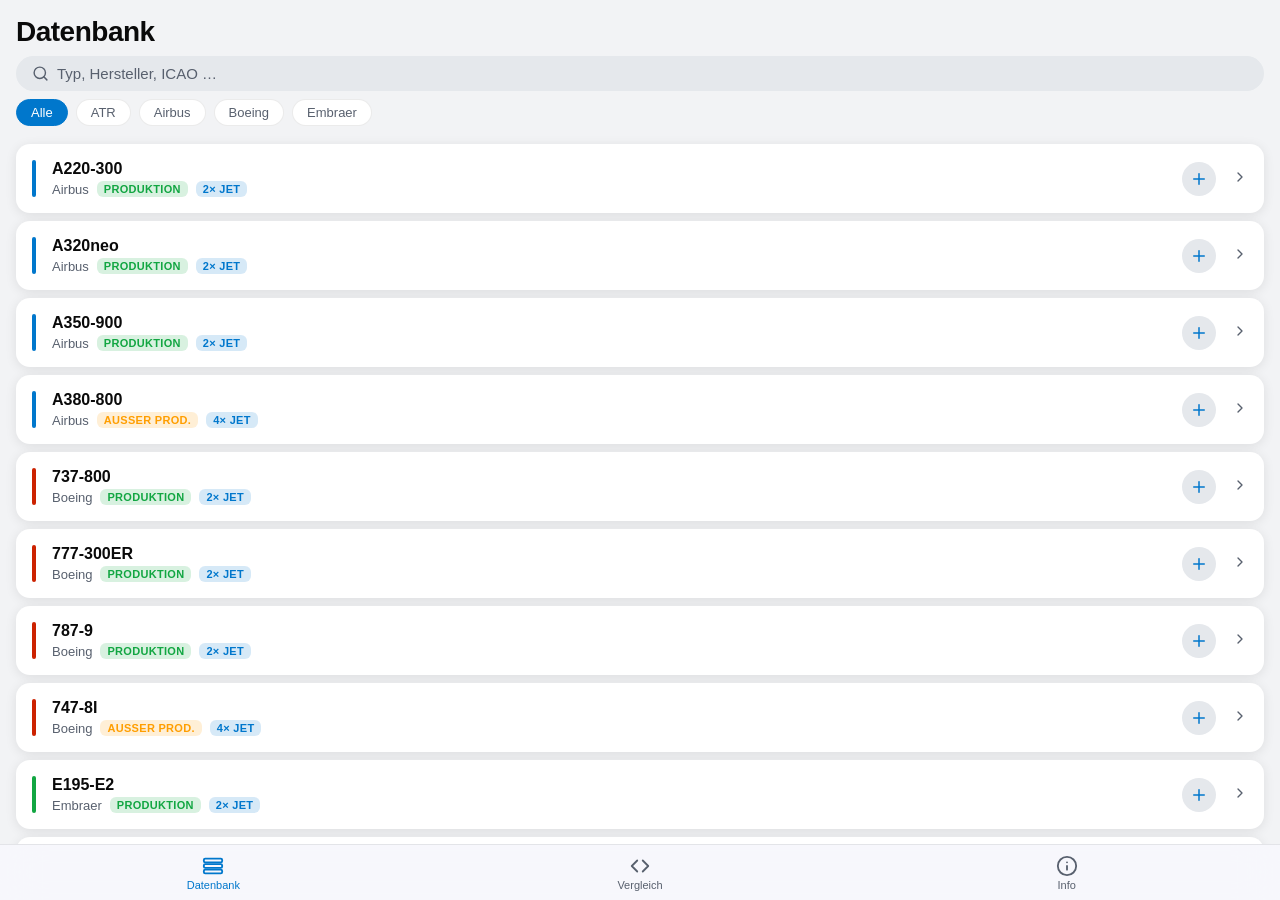
==== commit d47d0eec: "Deploy SpotterDex Web PWA https://claude.ai/code/session_01SzorFYGvejxVTXmyVvJ7Zx" ====
--- a/index.html
+++ b/index.html
@@ -2,2098 +2,55 @@
 <html lang="de">
 <head>
   <meta charset="UTF-8">
-  <meta name="viewport" content="width=device-width, initial-scale=1.0">
-  <title>FamilienAusflug – Ausflugstipps fürs Wetter</title>
-  <meta name="description" content="Wetterbasierte Ausflugstipps für Familien mit Kleinkind (2–3 Jahre)">
-  <meta name="theme-color" content="#3B82F6">
-  <style>
-    *, *::before, *::after { box-sizing: border-box; margin: 0; padding: 0; }
-
-    :root {
-      --primary:        #2563EB;
-      --primary-dark:   #1D4ED8;
-      --primary-light:  #EFF6FF;
-      --accent:         #EA580C;
-      --accent-light:   #FFF7ED;
-      --success:        #16A34A;
-      --success-light:  #F0FDF4;
-      --c-bg:           #F6F5F3;
-      --c-surface:      #FFFFFF;
-      --c-border:       #E6E3DF;
-      --c-border-muted: #F0EEEb;
-      --c-text:         #18181B;
-      --c-text-2:       #52525B;
-      --c-text-3:       #A1A1AA;
-      --c-tag-bg:       #F4F3F1;
-      --radius-sm:  8px;
-      --radius-md:  14px;
-      --radius-lg:  20px;
-      --radius-xl:  28px;
-      --shadow-xs:  0 1px 2px rgba(0,0,0,.04);
-      --shadow-sm:  0 1px 3px rgba(0,0,0,.06), 0 2px 8px rgba(0,0,0,.04);
-      --shadow-md:  0 4px 16px rgba(0,0,0,.08), 0 2px 4px rgba(0,0,0,.04);
-      --shadow-lg:  0 16px 40px rgba(0,0,0,.1), 0 4px 8px rgba(0,0,0,.05);
-      --font: -apple-system, BlinkMacSystemFont, 'Segoe UI', Roboto, 'Helvetica Neue', Arial, sans-serif;
-      --ease: 200ms cubic-bezier(.4,0,.2,1);
-    }
-
-    @media (prefers-color-scheme: dark) {
-      :root {
-        --c-bg:           #111110;
-        --c-surface:      #1C1C1A;
-        --c-border:       #2E2E2C;
-        --c-border-muted: #242422;
-        --c-text:         #FAFAF8;
-        --c-text-2:       #A8A29E;
-        --c-text-3:       #57534E;
-        --c-tag-bg:       #292927;
-        --primary-light:  #172554;
-        --success-light:  #052E16;
-        --accent-light:   #1C1007;
-      }
-    }
-
-    html { scroll-behavior: smooth; }
-
-    body {
-      font-family: var(--font);
-      background: var(--c-bg);
-      color: var(--c-text);
-      min-height: 100vh;
-      line-height: 1.6;
-      -webkit-font-smoothing: antialiased;
-      -moz-osx-font-smoothing: grayscale;
-    }
-
-    /* ── HEADER ── */
-    .app-header {
-      background: linear-gradient(160deg, #0D2040 0%, #1A3A6C 55%, #1E40AF 100%);
-      color: #fff;
-      padding: .9rem 1.25rem 1.1rem;
-      position: sticky;
-      top: 0;
-      z-index: 50;
-      box-shadow: 0 2px 16px rgba(0,0,0,.28), 0 1px 4px rgba(0,0,0,.2);
-    }
-
-    .header-inner {
-      max-width: 1100px;
-      margin: 0 auto;
-    }
-
-    .header-top {
-      display: flex;
-      align-items: center;
-      justify-content: space-between;
-      margin-bottom: .75rem;
-    }
-
-    .app-logo {
-      font-size: 1.25rem;
-      font-weight: 800;
-      letter-spacing: -.025em;
-      line-height: 1.1;
-    }
-    .app-logo span {
-      font-size: .78rem;
-      font-weight: 400;
-      opacity: .65;
-      display: block;
-      letter-spacing: 0;
-      margin-top: .1rem;
-    }
-
-    .location-form {
-      display: flex;
-      gap: .5rem;
-      position: relative;
-    }
-
-    .loc-wrap {
-      flex: 1;
-      position: relative;
-      min-width: 0;
-    }
-
-    .loc-prefix {
-      position: absolute;
-      left: .7rem;
-      top: 50%;
-      transform: translateY(-50%);
-      font-size: .85rem;
-      pointer-events: none;
-      z-index: 1;
-    }
-
-    .loc-input {
-      width: 100%;
-      padding: .6rem .8rem .6rem 2rem;
-      border: 1.5px solid rgba(255,255,255,.25);
-      border-radius: var(--radius-sm);
-      background: rgba(255,255,255,.18);
-      backdrop-filter: blur(8px);
-      color: #fff;
-      font-size: .9rem;
-      font-family: var(--font);
-      outline: none;
-      transition: background var(--ease), border-color var(--ease);
-    }
-    .loc-input::placeholder { color: rgba(255,255,255,.65); }
-    .loc-input:focus {
-      background: rgba(255,255,255,.28);
-      border-color: rgba(255,255,255,.55);
-    }
-
-    .btn {
-      display: inline-flex;
-      align-items: center;
-      gap: .3rem;
-      padding: .58rem 1rem;
-      border: none;
-      border-radius: var(--radius-sm);
-      font-family: var(--font);
-      font-size: .85rem;
-      font-weight: 600;
-      cursor: pointer;
-      transition: all var(--ease);
-      white-space: nowrap;
-      user-select: none;
-    }
-    .btn:active { transform: scale(.97); }
-
-    .btn-white { background: #fff; color: var(--primary); }
-    .btn-white:hover { background: #EFF6FF; }
-
-    .btn-ghost {
-      background: rgba(255,255,255,.18);
-      color: #fff;
-      border: 1.5px solid rgba(255,255,255,.25);
-      padding: .58rem .75rem;
-    }
-    .btn-ghost:hover { background: rgba(255,255,255,.28); }
-    .geo-btn-txt { font-size: .82rem; }
-    @media (max-width: 420px) { .geo-btn-txt { display: none; } }
-
-    .btn-primary { background: var(--primary); color: #fff; }
-    .btn-primary:hover { background: var(--primary-dark); box-shadow: var(--shadow-md); }
-
-    .autocomplete {
-      position: absolute;
-      top: calc(100% + 5px);
-      left: 0; right: 0;
-      background: var(--c-surface);
-      border-radius: var(--radius-sm);
-      box-shadow: var(--shadow-lg);
-      z-index: 200;
-      overflow: hidden;
-      max-height: 220px;
-      overflow-y: auto;
-      border: 1px solid var(--c-border);
-    }
-
-    .ac-item {
-      padding: .6rem .9rem;
-      cursor: pointer;
-      color: var(--c-text-2);
-      font-size: .875rem;
-      border-bottom: 1px solid var(--c-border-muted);
-      transition: background var(--ease);
-    }
-    .ac-item:last-child { border-bottom: none; }
-    .ac-item:hover { background: var(--c-bg); color: var(--c-text); }
-
-    /* ── MAIN ── */
-    .main {
-      max-width: 1100px;
-      margin: 0 auto;
-      padding: 1.25rem;
-    }
-
-    /* ── LOCATION PROMPT ── */
-    .loc-prompt {
-      display: flex;
-      flex-direction: column;
-      align-items: center;
-      text-align: center;
-      padding: 3.5rem 1.5rem;
-      gap: 1rem;
-      animation: fadeUp .35s ease both;
-    }
-    .loc-prompt-icon { font-size: 3.5rem; }
-    .loc-prompt h2 { font-size: 1.4rem; font-weight: 700; color: var(--c-text); }
-    .loc-prompt p { color: var(--c-text-3); font-size: .95rem; max-width: 380px; line-height: 1.6; }
-
-    /* ── LOADING ── */
-    .loading {
-      display: flex;
-      flex-direction: column;
-      align-items: center;
-      padding: 4rem 2rem;
-      gap: 1rem;
-      color: var(--c-text-3);
-    }
-    .loading p { font-size: .9rem; }
-    .spinner {
-      width: 40px; height: 40px;
-      border: 3px solid var(--c-border);
-      border-top-color: var(--primary);
-      border-radius: 50%;
-      animation: spin .8s linear infinite;
-    }
-
-    /* ── ERROR ── */
-    .error-bar {
-      display: flex;
-      align-items: flex-start;
-      gap: .75rem;
-      background: #FEF2F2;
-      border: 1px solid #FECACA;
-      border-radius: var(--radius-md);
-      padding: 1rem 1.25rem;
-      color: #991B1B;
-      font-size: .88rem;
-      line-height: 1.5;
-      margin-bottom: 1.25rem;
-      animation: fadeUp .25s ease;
-    }
-    .error-bar .err-close {
-      margin-left: auto;
-      flex-shrink: 0;
-      background: none;
-      border: none;
-      color: #991B1B;
-      cursor: pointer;
-      font-size: 1rem;
-      padding: 0;
-      opacity: .6;
-    }
-    .error-bar .err-close:hover { opacity: 1; }
-    @media (prefers-color-scheme: dark) {
-      .error-bar { background: #2C0A0A; border-color: #7F1D1D; color: #FCA5A5; }
-      .error-bar .err-close { color: #FCA5A5; }
-    }
-
-    /* ── WEATHER CARD ── */
-    .weather-section { margin-bottom: 1rem; animation: fadeUp .35s ease both; }
-
-    .weather-card {
-      border-radius: var(--radius-lg);
-      padding: 1.6rem 1.75rem;
-      color: #fff;
-      position: relative;
-      overflow: hidden;
-      margin-bottom: .75rem;
-      box-shadow: var(--shadow-lg);
-    }
-    .weather-card::before {
-      content: '';
-      position: absolute;
-      inset: 0;
-      background: linear-gradient(180deg, rgba(255,255,255,.07) 0%, transparent 60%);
-      pointer-events: none;
-    }
-    .weather-card::after {
-      content: attr(data-weather-icon);
-      position: absolute;
-      right: 1.25rem;
-      bottom: -.5rem;
-      font-size: 8rem;
-      opacity: .15;
-      line-height: 1;
-      pointer-events: none;
-      user-select: none;
-      filter: drop-shadow(0 4px 8px rgba(0,0,0,.2));
-    }
-
-    .wc-sunny   { background: linear-gradient(145deg, #FB923C 0%, #EA580C 50%, #C2410C 100%); }
-    .wc-partly  { background: linear-gradient(145deg, #38BDF8 0%, #0284C7 50%, #0369A1 100%); }
-    .wc-cloudy  { background: linear-gradient(145deg, #78716C 0%, #57534E 50%, #44403C 100%); }
-    .wc-foggy   { background: linear-gradient(145deg, #9CA3AF 0%, #6B7280 50%, #4B5563 100%); }
-    .wc-drizzle { background: linear-gradient(145deg, #60A5FA 0%, #2563EB 50%, #1D4ED8 100%); }
-    .wc-rainy   { background: linear-gradient(145deg, #3B82F6 0%, #1D4ED8 50%, #1E3A8A 100%); }
-    .wc-snowy   { background: linear-gradient(145deg, #BAE6FD 0%, #7DD3FC 50%, #38BDF8 100%); color: #0C4A6E !important; }
-    .wc-stormy  { background: linear-gradient(145deg, #4C1D95 0%, #312E81 50%, #1E1B4B 100%); }
-
-    .wc-day-badge {
-      display: inline-block;
-      font-size: .7rem;
-      font-weight: 700;
-      text-transform: uppercase;
-      letter-spacing: .1em;
-      background: rgba(255,255,255,.2);
-      backdrop-filter: blur(4px);
-      padding: .18rem .65rem;
-      border-radius: 100px;
-      margin-bottom: 1rem;
-    }
-
-    .wc-main {
-      display: flex;
-      justify-content: space-between;
-      align-items: flex-start;
-      margin-bottom: .85rem;
-    }
-
-    .wc-temp {
-      font-size: 4.5rem;
-      font-weight: 800;
-      letter-spacing: -.05em;
-      line-height: 1;
-    }
-    .wc-feels {
-      font-size: .8rem;
-      opacity: .75;
-      margin-top: .3rem;
-      font-weight: 400;
-    }
-
-    .wc-right { text-align: right; }
-    .wc-icon { font-size: 3.5rem; line-height: 1; display: block; }
-    .wc-label {
-      font-size: .9rem;
-      font-weight: 600;
-      opacity: .9;
-      margin-top: .35rem;
-    }
-
-    .wc-details {
-      display: flex;
-      flex-wrap: wrap;
-      gap: .5rem;
-      margin-top: .85rem;
-      padding-top: .85rem;
-      border-top: 1px solid rgba(255,255,255,.18);
-    }
-    .wc-detail {
-      display: flex;
-      align-items: center;
-      gap: .35rem;
-      font-size: .82rem;
-      font-weight: 500;
-      opacity: .88;
-    }
-    .wc-detail-sep {
-      width: 1px; height: 14px;
-      background: rgba(255,255,255,.25);
-      margin: 0 .1rem;
-    }
-
-    .wc-minmax {
-      display: inline-flex;
-      align-items: center;
-      gap: .5rem;
-      font-size: .85rem;
-      font-weight: 600;
-      background: rgba(255,255,255,.18);
-      backdrop-filter: blur(4px);
-      padding: .3rem .8rem;
-      border-radius: 100px;
-      margin-top: .75rem;
-    }
-    .wc-minmax span { opacity: .6; font-weight: 400; font-size: .75rem; }
-
-    /* ── FORECAST SECTION ── */
-    .forecast-section {
-      margin-top: 1.75rem;
-      animation: fadeUp .35s .2s ease both;
-    }
-
-    .section-label {
-      font-size: .72rem;
-      font-weight: 700;
-      text-transform: uppercase;
-      letter-spacing: .09em;
-      color: var(--c-text-3);
-      margin-bottom: .65rem;
-      padding-left: .1rem;
-    }
-
-    .forecast-strip {
-      display: flex;
-      gap: .5rem;
-      overflow-x: auto;
-      padding-bottom: 4px;
-      scrollbar-width: none;
-    }
-    .forecast-strip::-webkit-scrollbar { display: none; }
-
-    @media (min-width: 640px) {
-      .forecast-strip { display: grid; grid-template-columns: repeat(5, 1fr); }
-    }
-
-    .fc-day {
-      flex: 0 0 82px;
-      background: var(--c-surface);
-      border-radius: var(--radius-md);
-      padding: .8rem .6rem;
-      text-align: center;
-      cursor: pointer;
-      border: 2px solid transparent;
-      box-shadow: var(--shadow-sm);
-      transition: all var(--ease);
-    }
-    .fc-day:hover { transform: translateY(-2px); box-shadow: var(--shadow-md); }
-    .fc-day.active {
-      border-color: var(--primary);
-      background: var(--primary-light);
-      box-shadow: 0 0 0 3px rgba(37,99,235,.12);
-    }
-
-    .fc-name {
-      font-size: .68rem;
-      font-weight: 700;
-      color: var(--c-text-3);
-      text-transform: uppercase;
-      letter-spacing: .07em;
-      margin-bottom: .3rem;
-    }
-    .fc-day.active .fc-name { color: var(--primary); }
-
-    .fc-icon { font-size: 1.6rem; display: block; margin-bottom: .3rem; }
-
-    .fc-temp { font-size: .78rem; color: var(--c-text-2); font-weight: 500; }
-    .fc-temp b { color: var(--c-text); font-weight: 700; }
-
-    .fc-rain { font-size: .68rem; color: #3B82F6; margin-top: .15rem; font-weight: 500; }
-
-    /* ── RECOMMENDATION BANNER ── */
-    .rec-banner {
-      background: var(--c-surface);
-      border-radius: var(--radius-lg);
-      padding: 1.25rem 1.5rem;
-      margin-bottom: 1.25rem;
-      box-shadow: var(--shadow-sm);
-      border: 1px solid var(--c-border);
-      border-left-width: 4px;
-      display: flex;
-      align-items: center;
-      gap: 1rem;
-      animation: fadeUp .35s .05s ease both;
-    }
-    .rec-banner.good  { border-left-color: var(--success); }
-    .rec-banner.mixed { border-left-color: var(--accent); }
-    .rec-banner.bad   { border-left-color: var(--primary); }
-
-    .rec-icon-wrap {
-      flex-shrink: 0;
-      width: 3rem; height: 3rem;
-      border-radius: var(--radius-sm);
-      display: flex;
-      align-items: center;
-      justify-content: center;
-      font-size: 1.6rem;
-    }
-    .rec-banner.good  .rec-icon-wrap { background: var(--success-light); }
-    .rec-banner.mixed .rec-icon-wrap { background: var(--accent-light); }
-    .rec-banner.bad   .rec-icon-wrap { background: var(--primary-light); }
-
-    .rec-body { flex: 1; min-width: 0; }
-
-    .rec-label {
-      font-size: .68rem;
-      font-weight: 700;
-      text-transform: uppercase;
-      letter-spacing: .1em;
-      color: var(--c-text-3);
-      margin-bottom: .25rem;
-    }
-    .rec-title {
-      font-size: 1.05rem;
-      font-weight: 700;
-      color: var(--c-text);
-      line-height: 1.25;
-    }
-    .rec-sub {
-      font-size: .82rem;
-      color: var(--c-text-3);
-      margin-top: .2rem;
-    }
-
-    /* ── FILTERS ── */
-    .filters-section {
-      margin-bottom: 1.5rem;
-      background: var(--c-surface);
-      border: 1px solid var(--c-border);
-      border-radius: var(--radius-lg);
-      padding: 1rem 1.25rem;
-      box-shadow: var(--shadow-xs);
-      display: flex;
-      flex-direction: column;
-      gap: .65rem;
-      animation: fadeUp .35s .1s ease both;
-    }
-
-    .filter-row {
-      display: flex;
-      gap: .4rem;
-      flex-wrap: wrap;
-      align-items: center;
-    }
-
-    .filter-label {
-      font-size: .68rem;
-      font-weight: 700;
-      text-transform: uppercase;
-      letter-spacing: .09em;
-      color: var(--c-text-3);
-      flex-shrink: 0;
-      min-width: 52px;
-    }
-
-    .chip {
-      padding: .33rem .78rem;
-      border-radius: 100px;
-      border: 1.5px solid var(--c-border);
-      background: var(--c-bg);
-      color: var(--c-text-2);
-      font-size: .79rem;
-      font-weight: 500;
-      font-family: var(--font);
-      cursor: pointer;
-      transition: all var(--ease);
-      white-space: nowrap;
-      line-height: 1.4;
-    }
-    .chip:hover {
-      border-color: var(--primary);
-      color: var(--primary);
-      background: var(--primary-light);
-    }
-    .chip.active {
-      background: var(--primary);
-      border-color: var(--primary);
-      color: #fff;
-      box-shadow: 0 1px 4px rgba(37,99,235,.3);
-    }
-
-    .filter-sep {
-      width: 100%;
-      height: 1px;
-      background: var(--c-border-muted);
-    }
-
-    .btn-shuffle {
-      margin-left: auto;
-      background: var(--c-bg);
-      color: var(--c-text-2);
-      border: 1.5px solid var(--c-border);
-      border-radius: 100px;
-      padding: .33rem .85rem;
-      font-family: var(--font);
-      font-size: .79rem;
-      font-weight: 600;
-      cursor: pointer;
-      transition: all var(--ease);
-      display: inline-flex;
-      align-items: center;
-      gap: .3rem;
-    }
-    .btn-shuffle:hover {
-      border-color: var(--accent);
-      color: var(--accent);
-      background: var(--accent-light);
-    }
-    .btn-shuffle:active { transform: scale(.97); }
-
-    .shuffle-icon { display: inline-block; }
-    .btn-shuffle.spinning .shuffle-icon { animation: spin-once .45s ease; }
-
-    .btn-reset {
-      background: none;
-      color: var(--c-text-3);
-      border: none;
-      border-radius: 100px;
-      padding: .33rem .7rem;
-      font-family: var(--font);
-      font-size: .78rem;
-      font-weight: 500;
-      cursor: pointer;
-      transition: all var(--ease);
-      text-decoration: underline;
-      text-underline-offset: 2px;
-    }
-    .btn-reset:hover { color: var(--c-text-2); }
-
-    /* ── OUTINGS SECTION ── */
-    .outings-header {
-      display: flex;
-      align-items: center;
-      justify-content: space-between;
-      margin-bottom: 1rem;
-      animation: fadeUp .35s .15s ease both;
-    }
-    .section-title {
-      font-size: .88rem;
-      font-weight: 700;
-      color: var(--c-text-2);
-      text-transform: uppercase;
-      letter-spacing: .07em;
-    }
-    .count-pill {
-      background: var(--c-tag-bg);
-      color: var(--c-text-3);
-      font-size: .73rem;
-      font-weight: 600;
-      padding: .18rem .6rem;
-      border-radius: 100px;
-    }
-
-    /* ── OUTINGS GRID ── */
-    .outings-grid {
-      display: grid;
-      grid-template-columns: 1fr;
-      gap: 1rem;
-    }
-    @media (min-width: 580px)  { .outings-grid { grid-template-columns: repeat(2, 1fr); } }
-    @media (min-width: 900px)  { .outings-grid { grid-template-columns: repeat(3, 1fr); } }
-
-    .empty-state {
-      background: var(--c-surface);
-      border: 1px solid var(--c-border);
-      border-radius: var(--radius-lg);
-      text-align: center;
-      padding: 3rem 1.5rem;
-      color: var(--c-text-3);
-      animation: fadeUp .25s ease;
-    }
-    .empty-state .es-icon { font-size: 2.25rem; margin-bottom: .75rem; display: block; }
-    .empty-state p { line-height: 1.6; }
-
-    /* ── OUTING CARD ── */
-    .outing-card {
-      background: var(--c-surface);
-      border-radius: var(--radius-lg);
-      border: 1px solid var(--c-border);
-      box-shadow: var(--shadow-sm);
-      display: flex;
-      flex-direction: column;
-      transition: transform var(--ease), box-shadow var(--ease);
-      animation: fadeUp .35s ease both;
-      overflow: hidden;
-      position: relative;
-    }
-    .outing-card:hover {
-      transform: translateY(-3px);
-      box-shadow: var(--shadow-lg);
-      border-color: transparent;
-    }
-
-    /* Colored top accent stripe per tier */
-    .outing-card::before {
-      content: '';
-      display: block;
-      height: 3px;
-      background: var(--c-border);
-      border-radius: 100px 100px 0 0;
-    }
-    .outing-card.tier-high::before { background: var(--success); }
-    .outing-card.tier-mid::before  { background: var(--accent); }
-    .outing-card.tier-low {
-      opacity: .72;
-      filter: grayscale(.2);
-    }
-    .outing-card.tier-low:hover { opacity: 1; filter: none; }
-
-    .card-header {
-      padding: 1rem 1.1rem 0;
-      display: flex;
-      align-items: flex-start;
-      gap: .65rem;
-    }
-
-    .card-icon { font-size: 2.1rem; line-height: 1; flex-shrink: 0; margin-top: .1rem; }
-
-    .card-title-wrap { flex: 1; min-width: 0; }
-    .card-title {
-      font-size: 1rem;
-      font-weight: 700;
-      color: var(--c-text);
-      line-height: 1.3;
-      letter-spacing: -.01em;
-    }
-
-    .score-pill {
-      display: inline-flex;
-      align-items: center;
-      gap: .2rem;
-      font-size: .68rem;
-      font-weight: 600;
-      padding: .12rem .48rem;
-      border-radius: 100px;
-      margin-top: .22rem;
-    }
-    .score-pill.high { background: var(--success-light); color: var(--success); }
-    .score-pill.mid  { background: var(--accent-light);  color: var(--accent); }
-    .score-pill.low  { background: var(--c-tag-bg);      color: var(--c-text-3); }
-
-    .fav-btn {
-      flex-shrink: 0;
-      background: none;
-      border: none;
-      font-size: 1.15rem;
-      cursor: pointer;
-      color: var(--c-border);
-      padding: .15rem;
-      margin-top: -.1rem;
-      transition: color var(--ease), transform var(--ease);
-      line-height: 1;
-    }
-    .fav-btn:hover { color: var(--accent); transform: scale(1.25); }
-    .fav-btn.on    { color: var(--accent); }
-
-    .card-desc {
-      flex: 1;
-      padding: .7rem 1.1rem;
-      font-size: .855rem;
-      color: var(--c-text-2);
-      line-height: 1.6;
-    }
-
-    .card-tags {
-      padding: 0 1.1rem .7rem;
-      display: flex;
-      flex-wrap: wrap;
-      gap: .3rem;
-    }
-    .tag {
-      background: var(--c-tag-bg);
-      color: var(--c-text-3);
-      font-size: .68rem;
-      font-weight: 500;
-      padding: .17rem .5rem;
-      border-radius: 100px;
-    }
-    .tag.free {
-      background: #F0FDF4;
-      color: var(--success);
-      font-weight: 600;
-    }
-    @media (prefers-color-scheme: dark) { .tag.free { background: #052E16; color: #4ADE80; } }
-
-    .card-meta {
-      padding: .6rem 1.1rem;
-      border-top: 1px solid var(--c-border-muted);
-      display: flex;
-      flex-wrap: wrap;
-      gap: .45rem .75rem;
-      align-items: center;
-    }
-    .meta-item {
-      font-size: .77rem;
-      color: var(--c-text-3);
-      display: flex;
-      align-items: center;
-      gap: .2rem;
-    }
-
-    .card-tip {
-      background: var(--c-tag-bg);
-      border-top: 1px solid var(--c-border-muted);
-      padding: .7rem 1.1rem;
-      display: flex;
-      align-items: flex-start;
-      gap: .5rem;
-      font-size: .8rem;
-      color: var(--c-text-2);
-      line-height: 1.5;
-      font-style: italic;
-    }
-    .tip-icon { flex-shrink: 0; margin-top: .05rem; font-style: normal; }
-
-    /* ── LOCATION BAR ── */
-    .loc-bar {
-      background: var(--c-surface);
-      border: 1px solid var(--c-border);
-      border-radius: var(--radius-md);
-      padding: .6rem .9rem;
-      display: flex;
-      align-items: center;
-      gap: .6rem;
-      box-shadow: var(--shadow-xs);
-      margin-bottom: .75rem;
-    }
-
-    .loc-bar-icon { font-size: 1rem; flex-shrink: 0; }
-
-    .loc-bar-info { flex: 1; min-width: 0; }
-
-    .loc-bar-name {
-      font-size: .88rem;
-      font-weight: 600;
-      color: var(--c-text);
-      white-space: nowrap;
-      overflow: hidden;
-      text-overflow: ellipsis;
-      display: block;
-    }
-
-    .loc-bar-sub {
-      font-size: .72rem;
-      color: var(--c-text-3);
-    }
-
-    .loc-source-tag {
-      font-size: .68rem;
-      font-weight: 700;
-      padding: .13rem .5rem;
-      border-radius: 100px;
-      background: var(--accent-light);
-      color: #92400E;
-      flex-shrink: 0;
-      letter-spacing: .03em;
-    }
-    .loc-source-tag.gps { background: var(--success-light); color: var(--success); }
-    @media (prefers-color-scheme: dark) {
-      .loc-source-tag     { color: var(--accent); }
-      .loc-source-tag.gps { color: var(--success); }
-    }
-
-    .loc-bar-change {
-      background: none;
-      border: none;
-      font-family: var(--font);
-      font-size: .78rem;
-      color: var(--primary);
-      cursor: pointer;
-      padding: .22rem .4rem;
-      border-radius: 4px;
-      flex-shrink: 0;
-      transition: background var(--ease);
-      white-space: nowrap;
-    }
-    .loc-bar-change:hover { background: var(--primary-light); }
-
-    /* ── GEO CTA ── */
-    .geo-cta {
-      display: flex;
-      align-items: center;
-      gap: .85rem;
-      background: var(--success-light);
-      border: 1px solid rgba(16,185,129,.22);
-      border-radius: var(--radius-md);
-      padding: .9rem 1rem;
-      margin-bottom: .75rem;
-      animation: fadeUp .3s ease;
-    }
-
-    .geo-cta-icon { font-size: 1.55rem; flex-shrink: 0; }
-
-    .geo-cta-body { flex: 1; min-width: 0; }
-
-    .geo-cta-title {
-      font-size: .88rem;
-      font-weight: 700;
-      color: var(--c-text);
-      margin-bottom: .1rem;
-    }
-
-    .geo-cta-sub {
-      font-size: .78rem;
-      color: var(--c-text-3);
-      line-height: 1.4;
-    }
-
-    .geo-cta-btn {
-      background: var(--success);
-      color: #fff;
-      border: none;
-      border-radius: var(--radius-sm);
-      padding: .55rem .95rem;
-      font-family: var(--font);
-      font-size: .82rem;
-      font-weight: 600;
-      cursor: pointer;
-      transition: all var(--ease);
-      white-space: nowrap;
-      flex-shrink: 0;
-    }
-    .geo-cta-btn:hover  { background: #059669; transform: translateY(-1px); box-shadow: var(--shadow-sm); }
-    .geo-cta-btn:active { transform: scale(.97); }
-    .geo-cta-btn:disabled { opacity: .55; cursor: default; transform: none; box-shadow: none; }
-
-    @media (max-width: 460px) {
-      .geo-cta { flex-wrap: wrap; }
-      .geo-cta-btn { width: 100%; text-align: center; }
-    }
-
-    /* ── FOOTER ── */
-    .app-footer {
-      text-align: center;
-      padding: 2.5rem 1.25rem;
-      color: var(--c-text-3);
-      font-size: .78rem;
-      border-top: 1px solid var(--c-border-muted);
-    }
-    .app-footer a { color: var(--primary); text-decoration: none; }
-    .app-footer a:hover { text-decoration: underline; }
-
-    /* ── ANIMATIONS ── */
-    @keyframes fadeUp {
-      from { opacity: 0; transform: translateY(10px); }
-      to   { opacity: 1; transform: translateY(0); }
-    }
-    @keyframes spin { to { transform: rotate(360deg); } }
-    @keyframes spin-once { from { transform: rotate(0deg); } to { transform: rotate(360deg); } }
-  </style>
+  <meta name="viewport" content="width=device-width, initial-scale=1.0, viewport-fit=cover">
+  <meta name="theme-color" content="#0077CC" media="(prefers-color-scheme: light)">
+  <meta name="theme-color" content="#0A0A0E" media="(prefers-color-scheme: dark)">
+  <meta name="apple-mobile-web-app-capable" content="yes">
+  <meta name="apple-mobile-web-app-status-bar-style" content="black-translucent">
+  <meta name="apple-mobile-web-app-title" content="SpotterDex">
+  <meta name="description" content="Digitales Handbuch für Planespotter — Flugzeuge erkennen, vergleichen und meistern.">
+  <title>SpotterDex</title>
+  <link rel="manifest" href="manifest.json">
+  <link rel="stylesheet" href="style.css">
 </head>
 <body>
 
-  <!-- HEADER -->
-  <header class="app-header">
-    <div class="header-inner">
-      <div class="header-top">
-        <div class="app-logo">
-          🧭 FamilienAusflug
-          <span>Ausflugstipps fürs Wetter · 2–3 Jahre</span>
-        </div>
+  <!-- Main content -->
+  <div id="app"></div>
+
+  <!-- Bottom tab bar -->
+  <nav id="tab-bar">
+    <button class="tab active" data-tab="database" aria-label="Datenbank">
+      <svg viewBox="0 0 24 24"><rect x="2" y="4" width="20" height="4" rx="1.5"/><rect x="2" y="10" width="20" height="4" rx="1.5"/><rect x="2" y="16" width="20" height="4" rx="1.5"/></svg>
+      <span>Datenbank</span>
+    </button>
+    <button class="tab" data-tab="compare" aria-label="Vergleich">
+      <svg viewBox="0 0 24 24"><path d="M9 18 3 12l6-6M15 6l6 6-6 6"/></svg>
+      <span>Vergleich</span>
+    </button>
+    <button class="tab" data-tab="info" aria-label="Info">
+      <svg viewBox="0 0 24 24"><circle cx="12" cy="12" r="10"/><path d="M12 16v-4M12 8h.01"/></svg>
+      <span>Info</span>
+    </button>
+  </nav>
+
+  <!-- Detail slide-in overlay -->
+  <div id="detail-overlay"></div>
+
+  <!-- Aircraft picker sheet (for Compare) -->
+  <div id="picker-sheet" aria-modal="true" role="dialog" aria-label="Flugzeug auswählen">
+    <div id="picker-backdrop"></div>
+    <div class="picker-panel">
+      <div class="picker-handle"></div>
+      <p class="picker-title">Flugzeug auswählen</p>
+      <div class="picker-search-bar">
+        <svg viewBox="0 0 24 24"><circle cx="11" cy="11" r="8"/><path d="m21 21-4.35-4.35"/></svg>
+        <input type="search" id="picker-input" placeholder="Suchen…" autocomplete="off" autocorrect="off">
       </div>
-      <form class="location-form" id="locForm" onsubmit="return false;">
-        <div class="loc-wrap">
-          <span class="loc-prefix">📍</span>
-          <input
-            type="text"
-            class="loc-input"
-            id="locInput"
-            placeholder="Ort oder PLZ eingeben…"
-            autocomplete="off"
-            spellcheck="false"
-          >
-          <div class="autocomplete" id="acList" style="display:none"></div>
-        </div>
-        <button type="button" class="btn btn-white" id="searchBtn">Suchen</button>
-        <button type="button" class="btn btn-ghost" id="geoBtn" title="Meinen Standort verwenden">📡 <span class="geo-btn-txt">Standort</span></button>
-      </form>
+      <div id="picker-list"></div>
     </div>
-  </header>
+  </div>
 
-  <!-- MAIN -->
-  <main class="main" id="appMain"></main>
-
-  <!-- FOOTER -->
-  <footer class="app-footer">
-    Wetterdaten: <a href="https://open-meteo.com/" target="_blank" rel="noopener">Open-Meteo</a>
-    &nbsp;·&nbsp; Standortsuche: <a href="https://nominatim.org/" target="_blank" rel="noopener">Nominatim / OpenStreetMap</a>
-    &nbsp;·&nbsp; Keine Anmeldung, keine Cookies
-  </footer>
-
-  <script>
-    /* ================================================================
-       DATA – Ausflugstipps (2–3 Jahre)
-    ================================================================ */
-    const OUTINGS = [
-      {
-        id: 'spielplatz',
-        icon: '🛝',
-        title: 'Spielplatz im Freien',
-        desc: 'Klettern, Rutschen, Schaukeln – der Klassiker für Kleinkinder. Ein guter Spielplatz bietet Bewegungsfreiheit und die Möglichkeit, andere Kinder zu treffen. Ideal für die motorische Entwicklung.',
-        category: 'outdoor',
-        tags: ['kostenlos', 'bewegung', 'sozial', 'natur'],
-        duration: 'mittel',
-        energy: 'aktiv',
-        ideal:  ['sunny', 'partly_cloudy'],
-        ok:     ['cloudy'],
-        avoid:  ['rainy', 'stormy', 'snowy', 'drizzle'],
-        minTemp: 8, maxTemp: 33, maxWind: 30, maxRain: 25,
-        tips: [
-          'Sonnencreme & Hut einpacken – auch bei bewölktem Himmel',
-          'Snacks und ausreichend Wasser nicht vergessen',
-          'Wechselkleidung für den Sandkasten empfohlen'
-        ]
-      },
-      {
-        id: 'wildpark',
-        icon: '🦌',
-        title: 'Wildpark oder Tierpark',
-        desc: 'Rehe, Wildschweine, Vögel und mehr: Wildparks sind ideal für Kleinkinder. Viele Parks haben Streichelzonen und kurze, kindgerechte Wege. Fühlen, sehen, staunen – pures Kindheitsglück.',
-        category: 'outdoor',
-        tags: ['natur', 'tiere', 'bildung', 'erlebnis'],
-        duration: 'mittel',
-        energy: 'aktiv',
-        ideal:  ['sunny', 'partly_cloudy', 'cloudy'],
-        ok:     ['drizzle'],
-        avoid:  ['stormy'],
-        minTemp: 4, maxTemp: 32, maxWind: 40, maxRain: 45,
-        tips: [
-          'Futter often erlaubt – vorher beim Park erfragen',
-          'Kinderwagen meist möglich, feste Schuhe empfohlen',
-          'Ruhige Zeiten: Wochentag-Vormittag'
-        ]
-      },
-      {
-        id: 'bauernhof',
-        icon: '🐄',
-        title: 'Bauernhof-Besuch',
-        desc: 'Kühe, Ziegen und Hühner hautnah erleben. Viele Bauernhöfe bieten Führungen, Melkvorführungen und Streichelgehege an – ein unvergessliches, bodenständiges Erlebnis für die Kleinen.',
-        category: 'outdoor',
-        tags: ['natur', 'tiere', 'bildung', 'erlebnis'],
-        duration: 'mittel',
-        energy: 'ruhig',
-        ideal:  ['sunny', 'partly_cloudy', 'cloudy'],
-        ok:     ['drizzle'],
-        avoid:  ['stormy'],
-        minTemp: 4, maxTemp: 32, maxWind: 40, maxRain: 50,
-        tips: [
-          'Gummistiefel sind ein Muss – immer!',
-          'Hofläden haben oft leckere frische Produkte',
-          'Vorher anrufen und Besuch ankündigen'
-        ]
-      },
-      {
-        id: 'hallenspielplatz',
-        icon: '🎪',
-        title: 'Hallenspielplatz & Bällebad',
-        desc: 'Großes Indoor-Spielparadies mit Kletterburgen, Rutschen, Trampolinen und Bällebad. Bei jedem Wetter nutzbar und speziell auf die Altersgruppe 2–4 Jahre ausgelegt.',
-        category: 'indoor',
-        tags: ['drinnen', 'bewegung', 'sozial', 'spaß'],
-        duration: 'mittel',
-        energy: 'sehr_aktiv',
-        ideal:  ['rainy', 'stormy', 'snowy', 'drizzle', 'foggy'],
-        ok:     ['cloudy'],
-        avoid:  [],
-        minTemp: null, maxTemp: null, maxWind: null, maxRain: null,
-        tips: [
-          'Socken mitbringen – meist Pflicht!',
-          'Unter der Woche oft leerer und günstiger',
-          'Kleinen Snack für die Kaffeepause einpacken'
-        ]
-      },
-      {
-        id: 'schwimmbad',
-        icon: '🏊',
-        title: 'Hallenbad mit Kinderbecken',
-        desc: 'Planschen, Rutschen, Spritzen: Kleinkinder lieben Wasser! Hallenbäder mit flachen Kinderbecken und kleinen Wasserrutschen bieten ganzjährigen Spaß – egal ob Regen oder Sonne.',
-        category: 'indoor',
-        tags: ['drinnen', 'wasser', 'bewegung', 'spaß'],
-        duration: 'mittel',
-        energy: 'aktiv',
-        ideal:  ['rainy', 'stormy', 'snowy', 'drizzle', 'cloudy'],
-        ok:     ['sunny', 'partly_cloudy'],
-        avoid:  [],
-        minTemp: null, maxTemp: null, maxWind: null, maxRain: null,
-        tips: [
-          'Schwimmwindeln nicht vergessen',
-          'Frühzeitig kommen – Vormittags ruhiger',
-          'Kleine Spielzeuge (Gießkanne, Becher) erlaubt'
-        ]
-      },
-      {
-        id: 'bibliothek',
-        icon: '📚',
-        title: 'Kinderbibliothek',
-        desc: 'Viele Bibliotheken haben liebevoll gestaltete Kinderbereiche mit Bilderbüchern, gemütlichen Leseecken und regelmäßigen Vorlese-Stunden. Kostenlos und in fast jeder Stadt verfügbar.',
-        category: 'indoor',
-        tags: ['kostenlos', 'drinnen', 'bildung', 'entspannt'],
-        duration: 'kurz',
-        energy: 'ruhig',
-        ideal:  ['rainy', 'stormy', 'snowy', 'drizzle', 'foggy', 'cloudy'],
-        ok:     ['sunny', 'partly_cloudy'],
-        avoid:  [],
-        minTemp: null, maxTemp: null, maxWind: null, maxRain: null,
-        tips: [
-          'Bibliotheksausweis kostenlos beantragen',
-          'Regelmäßige Vorlese-Veranstaltungen für Kleinkinder erfragen',
-          'Gute Gelegenheit: Ruhiges Verhalten üben'
-        ]
-      },
-      {
-        id: 'mitmachmuseum',
-        icon: '🔬',
-        title: 'Mitmachmuseum / Kindermuseum',
-        desc: 'Interaktive Ausstellungen zum Anfassen, Ausprobieren und Entdecken. Speziell für Kleinkinder entwickelte Museen bieten haptische Experimente, Baustationen und Rollenspiele.',
-        category: 'indoor',
-        tags: ['drinnen', 'bildung', 'erlebnis', 'kreativ'],
-        duration: 'ganztags',
-        energy: 'aktiv',
-        ideal:  ['rainy', 'stormy', 'snowy', 'drizzle'],
-        ok:     ['cloudy', 'foggy'],
-        avoid:  [],
-        minTemp: null, maxTemp: null, maxWind: null, maxRain: null,
-        tips: [
-          'Online-Tickets oft günstiger als an der Kasse',
-          'Mittagspause & Ruhepause einplanen',
-          'Kind bestimmt die Route – kein Stress!'
-        ]
-      },
-      {
-        id: 'waldspaziergang',
-        icon: '🌲',
-        title: 'Waldspaziergang & Naturentdeckung',
-        desc: 'Der Wald ist das natürliche Klassenzimmer für Kleinkinder. Stöcke sammeln, Moos anfassen, Vögel beobachten, Pilze suchen – im Wald wird jeder Weg zum Abenteuer.',
-        category: 'outdoor',
-        tags: ['kostenlos', 'natur', 'bewegung', 'entspannt'],
-        duration: 'mittel',
-        energy: 'aktiv',
-        ideal:  ['sunny', 'partly_cloudy', 'cloudy'],
-        ok:     ['drizzle'],
-        avoid:  ['stormy'],
-        minTemp: 4, maxTemp: 30, maxWind: 35, maxRain: 40,
-        tips: [
-          'Gummistiefel ideal bei feuchtem Waldboden',
-          'Lupe oder kleines Gefäß zum Sammeln mitnehmen',
-          'Nach Zecken schauen – lange Kleidung empfohlen'
-        ]
-      },
-      {
-        id: 'picknick',
-        icon: '🧺',
-        title: 'Picknick im Park',
-        desc: 'Decke ausbreiten, Obstspieße & Sandwiches genießen, Bälle rollen lassen. Ein Picknick ist entspannt, günstig und schafft tolle Familienmomente. Mit Seifenblasen und Kreide wird es perfekt.',
-        category: 'outdoor',
-        tags: ['kostenlos', 'natur', 'entspannt', 'kreativ'],
-        duration: 'mittel',
-        energy: 'ruhig',
-        ideal:  ['sunny', 'partly_cloudy'],
-        ok:     [],
-        avoid:  ['rainy', 'stormy', 'snowy', 'drizzle', 'cloudy', 'foggy'],
-        minTemp: 16, maxTemp: 30, maxWind: 18, maxRain: 15,
-        tips: [
-          'Seifenblasen und Straßenkreide dazupacken',
-          'Ameisensichere Behälter und Decke einplanen',
-          'Sonnenschutz auch auf schattigen Wiesen wichtig'
-        ]
-      },
-      {
-        id: 'fahrradtour',
-        icon: '🚴',
-        title: 'Fahrradtour mit Anhänger',
-        desc: 'Mit Fahrradanhänger oder Kindersitz lassen sich wunderschöne Touren machen. Kleinkinder genießen das Mitfahren, schlafen manchmal dabei ein und entdecken die Umgebung aus einer neuen Perspektive.',
-        category: 'outdoor',
-        tags: ['bewegung', 'natur', 'entspannt'],
-        duration: 'mittel',
-        energy: 'ruhig',
-        ideal:  ['sunny', 'partly_cloudy'],
-        ok:     ['cloudy'],
-        avoid:  ['rainy', 'stormy', 'snowy'],
-        minTemp: 10, maxTemp: 30, maxWind: 22, maxRain: 20,
-        tips: [
-          'Helm für das Kind ist Pflicht!',
-          'Kürzere Strecken einplanen als gedacht',
-          'Snacks und Getränk im Anhänger verstaut halten'
-        ]
-      },
-      {
-        id: 'puppentheater',
-        icon: '🎭',
-        title: 'Puppentheater / Kindertheater',
-        desc: 'Kleinkinder sind von Handpuppen und kleinen Bühnen magisch fasziniert. Kurze Stücke von 30–40 Minuten passen perfekt zur Aufmerksamkeitsspanne der Kleinen. Oft auch kostenlos bei Stadtfesten.',
-        category: 'indoor',
-        tags: ['drinnen', 'kultur', 'erlebnis'],
-        duration: 'kurz',
-        energy: 'ruhig',
-        ideal:  ['rainy', 'stormy', 'snowy', 'drizzle'],
-        ok:     ['cloudy', 'foggy'],
-        avoid:  [],
-        minTemp: null, maxTemp: null, maxWind: null, maxRain: null,
-        tips: [
-          'Stücke für "ab 2 Jahren" im Programm suchen',
-          'Kind vorab auf ruhiges Zuschauen vorbereiten',
-          'Früh da sein – gute Plätze sichern'
-        ]
-      },
-      {
-        id: 'see',
-        icon: '🦆',
-        title: 'Enten füttern am See',
-        desc: 'Enten, Schwäne und Frösche beobachten, Steine ins Wasser werfen und am Ufer spielen – Kleinkinder am Wasser sind in ihrem Element. Einfach, kostenlos und immer ein kleines Abenteuer.',
-        category: 'outdoor',
-        tags: ['kostenlos', 'natur', 'tiere', 'entspannt'],
-        duration: 'kurz',
-        energy: 'ruhig',
-        ideal:  ['sunny', 'partly_cloudy', 'cloudy'],
-        ok:     ['drizzle'],
-        avoid:  ['stormy'],
-        minTemp: 7, maxTemp: 32, maxWind: 30, maxRain: 35,
-        tips: [
-          'Brot oder Körner zum Füttern einpacken',
-          'Kinder immer nah am Wasser im Blick behalten',
-          'Gummistiefel bei feuchtem Ufer praktisch'
-        ]
-      },
-      {
-        id: 'softplay',
-        icon: '🧸',
-        title: 'Softplay-Center',
-        desc: 'Gepolsterte Kletterstrukturen, Tunnels, Rutschen und Hüpfburgen – ein sicherer Bewegungsraum speziell für Kleinkinder. Bei jedem Wetter nutzbar, Eltern können dabei entspannen.',
-        category: 'indoor',
-        tags: ['drinnen', 'bewegung', 'sozial', 'sicher'],
-        duration: 'mittel',
-        energy: 'sehr_aktiv',
-        ideal:  ['rainy', 'stormy', 'snowy', 'drizzle'],
-        ok:     ['cloudy', 'foggy'],
-        avoid:  [],
-        minTemp: null, maxTemp: null, maxWind: null, maxRain: null,
-        tips: [
-          'Socken mitbringen (meist Pflicht)',
-          'Kaffee für Eltern fast immer erhältlich',
-          'Hygiene-Tuch für Hände mitnehmen'
-        ]
-      },
-      {
-        id: 'markt',
-        icon: '🛒',
-        title: 'Wochenmarkt-Bummel',
-        desc: 'Buntes Treiben, Farben, frische Düfte und Kostproben: Ein Wochenmarkt ist für alle Sinne ein Erlebnis. Kleinkinder lieben das Treiben und können erste Einkaufserfahrungen machen.',
-        category: 'mixed',
-        tags: ['kostenlos', 'erlebnis', 'sozial', 'bildung'],
-        duration: 'kurz',
-        energy: 'ruhig',
-        ideal:  ['sunny', 'partly_cloudy', 'cloudy'],
-        ok:     ['drizzle'],
-        avoid:  ['stormy'],
-        minTemp: 4, maxTemp: 32, maxWind: 35, maxRain: 40,
-        tips: [
-          'Kleines Budget für Kostproben einplanen',
-          'Früh kommen: weniger Gedränge, freundlichere Händler',
-          'Rucksacktrage oder schmaler Buggy praktisch'
-        ]
-      },
-      {
-        id: 'minigolf',
-        icon: '⛳',
-        title: 'Minigolf',
-        desc: 'Auch Zweijährige haben riesigen Spaß beim Schlagen und Rollen. Minigolf ist wenig anstrengend, macht der ganzen Familie Freude und bietet den Kleinen erste Erfolgserlebnisse.',
-        category: 'outdoor',
-        tags: ['spaß', 'sozial', 'entspannt'],
-        duration: 'mittel',
-        energy: 'ruhig',
-        ideal:  ['sunny', 'partly_cloudy'],
-        ok:     ['cloudy'],
-        avoid:  ['rainy', 'stormy', 'snowy'],
-        minTemp: 12, maxTemp: 30, maxWind: 25, maxRain: 20,
-        tips: [
-          'Eigene Regeln erlaubt – Hauptsache Spaß!',
-          'Nachmittags oder wochentags oft günstiger',
-          'Sonnenschutz & Getränk mitnehmen'
-        ]
-      },
-      {
-        id: 'naturkundemuseum',
-        icon: '🦕',
-        title: 'Naturkundemuseum',
-        desc: 'Dinosaurier-Skelette, ausgestopfte Tiere, glänzende Minerale – Naturkundemuseen faszinieren die Kleinen und regen die Fantasie an. Ein lehrreicher Ausflug, der keine Erklärungen braucht.',
-        category: 'indoor',
-        tags: ['drinnen', 'bildung', 'erlebnis'],
-        duration: 'mittel',
-        energy: 'ruhig',
-        ideal:  ['rainy', 'stormy', 'snowy', 'drizzle'],
-        ok:     ['cloudy', 'foggy'],
-        avoid:  [],
-        minTemp: null, maxTemp: null, maxWind: null, maxRain: null,
-        tips: [
-          'Kinderführungen oder -audioguides erfragen',
-          '"Was siehst du?" spielen statt alles erklären',
-          'Ruhige Wochentage bevorzugen'
-        ]
-      },
-      {
-        id: 'backen',
-        icon: '🍪',
-        title: 'Gemeinsam Backen oder Kochen',
-        desc: 'Teig kneten, Kekse ausstechen, Waffeln verzieren – Backen ist ein sensorisches Highlight für Kleinkinder und das Ergebnis darf anschließend genossen werden. Perfekt für einen verregneten Tag.',
-        category: 'indoor',
-        tags: ['kostenlos', 'drinnen', 'kreativ', 'entspannt'],
-        duration: 'mittel',
-        energy: 'ruhig',
-        ideal:  ['rainy', 'stormy', 'snowy', 'drizzle'],
-        ok:     ['cloudy', 'foggy'],
-        avoid:  [],
-        minTemp: null, maxTemp: null, maxWind: null, maxRain: null,
-        tips: [
-          'Schürze für das Kind bereitstellen',
-          'Einfache Rezepte: Butterkekse, Waffeln, Pfannkuchen',
-          'Sauerei gehört dazu – Spaß wichtiger als Ordnung!'
-        ]
-      },
-      {
-        id: 'botanischer_garten',
-        icon: '🌸',
-        title: 'Botanischer Garten',
-        desc: 'Farbenfrohe Blumenbeete, tropische Gewächshäuser und weitläufige Wege zum Entdecken. Botanische Gärten bieten Natur in allen Jahreszeiten – die Gewächshäuser sind auch bei Regen warm.',
-        category: 'mixed',
-        tags: ['natur', 'bildung', 'entspannt'],
-        duration: 'mittel',
-        energy: 'ruhig',
-        ideal:  ['sunny', 'partly_cloudy', 'cloudy'],
-        ok:     ['drizzle'],
-        avoid:  ['stormy'],
-        minTemp: 5, maxTemp: 32, maxWind: 40, maxRain: 45,
-        tips: [
-          'Gewächshäuser sind auch bei Regen warm und schön',
-          'Blumen-Rate-Spiel mit dem Kind spielen',
-          'Picknick auf Rasenflächen oft erlaubt'
-        ]
-      },
-      {
-        id: 'planschbecken',
-        icon: '🏖️',
-        title: 'Planschbecken & Sandspiel',
-        desc: 'Bei warmem Sommerwetter ist das Planschbecken im eigenen Garten oder auf dem Balkon der absolute Favorit. Mit Sand buddeln, Wasser schütten und matschen – Kinder-Glück pur.',
-        category: 'outdoor',
-        tags: ['kostenlos', 'wasser', 'kreativ', 'bewegung'],
-        duration: 'ganztags',
-        energy: 'aktiv',
-        ideal:  ['sunny'],
-        ok:     ['partly_cloudy'],
-        avoid:  ['rainy', 'stormy', 'snowy', 'drizzle', 'cloudy', 'foggy'],
-        minTemp: 22, maxTemp: 35, maxWind: 18, maxRain: 10,
-        tips: [
-          'Sonnencreme alle 2 Stunden erneuern',
-          'Sonnensegel für ausreichend Schatten aufstellen',
-          'Viel Trinken nicht vergessen!'
-        ]
-      }
-    ];
-
-    /* ================================================================
-       CONSTANTS
-    ================================================================ */
-    const CONDITIONS = {
-      sunny:        { label: 'Sonnig',          icon: '☀️',  cls: 'wc-sunny'   },
-      partly_cloudy:{ label: 'Teilw. bewölkt',  icon: '⛅',  cls: 'wc-partly'  },
-      cloudy:       { label: 'Bewölkt',          icon: '☁️',  cls: 'wc-cloudy'  },
-      foggy:        { label: 'Neblig',           icon: '🌫️', cls: 'wc-foggy'   },
-      drizzle:      { label: 'Nieselregen',      icon: '🌦️', cls: 'wc-drizzle' },
-      rainy:        { label: 'Regnerisch',       icon: '🌧️', cls: 'wc-rainy'   },
-      snowy:        { label: 'Schnee',           icon: '❄️',  cls: 'wc-snowy'   },
-      stormy:       { label: 'Gewitter',         icon: '⛈️', cls: 'wc-stormy'  }
-    };
-
-    const DURATION_MAP = {
-      kurz:     '⏱ Unter 1 Std.',
-      mittel:   '⏱ 1–3 Std.',
-      ganztags: '⏱ Ganztags'
-    };
-
-    const ENERGY_MAP = {
-      ruhig:     '😌 Entspannt',
-      aktiv:     '🏃 Aktiv',
-      sehr_aktiv:'⚡ Sehr aktiv'
-    };
-
-    const WEEKDAYS = ['So', 'Mo', 'Di', 'Mi', 'Do', 'Fr', 'Sa'];
-
-    /* ================================================================
-       STATE
-    ================================================================ */
-    const S = {
-      location:    null,
-      weatherRaw:  null,
-      weather:     null,
-      forecast:    [],
-      activeDay:   0,
-      filter:      { type: 'all', duration: 'all', energy: 'all' },
-      favorites:   JSON.parse(localStorage.getItem('fav_v1') || '[]'),
-      seed:        0,
-      loading:     false,
-      error:       null
-    };
-
-    /* ================================================================
-       API
-    ================================================================ */
-    async function geocode(query) {
-      const url = `https://geocoding-api.open-meteo.com/v1/search?name=${encodeURIComponent(query)}&count=5&language=de&format=json`;
-      const r = await fetch(url);
-      if (!r.ok) throw new Error('Geocoding fehlgeschlagen');
-      const d = await r.json();
-      return d.results || [];
-    }
-
-    async function reverseGeocode(lat, lon) {
-      const url = `https://nominatim.openstreetmap.org/reverse?lat=${lat}&lon=${lon}&format=json&accept-language=de`;
-      const r = await fetch(url, { headers: { 'Accept-Language': 'de' } });
-      const d = await r.json();
-      return d.address?.city || d.address?.town || d.address?.village || 'Mein Standort';
-    }
-
-    async function fetchWeather(lat, lon) {
-      const p = new URLSearchParams({
-        latitude: lat,
-        longitude: lon,
-        current: 'temperature_2m,apparent_temperature,weather_code,wind_speed_10m,relative_humidity_2m',
-        daily: 'weather_code,temperature_2m_max,temperature_2m_min,precipitation_probability_max,wind_speed_10m_max',
-        timezone: 'auto',
-        forecast_days: 5,
-        wind_speed_unit: 'kmh'
-      });
-      const r = await fetch(`https://api.open-meteo.com/v1/forecast?${p}`);
-      if (!r.ok) throw new Error('Wetterdaten konnten nicht geladen werden');
-      return r.json();
-    }
-
-    function conditionFromCode(code) {
-      if (code === 0)                          return 'sunny';
-      if (code === 1 || code === 2)            return 'partly_cloudy';
-      if (code === 3)                          return 'cloudy';
-      if (code === 45 || code === 48)          return 'foggy';
-      if (code >= 51 && code <= 57)            return 'drizzle';
-      if ((code >= 61 && code <= 67) || (code >= 80 && code <= 82)) return 'rainy';
-      if ((code >= 71 && code <= 77) || (code >= 85 && code <= 86)) return 'snowy';
-      if (code >= 95)                          return 'stormy';
-      return 'cloudy';
-    }
-
-    function parseWeather(raw, dayIdx) {
-      const c = raw.current;
-      const d = raw.daily;
-      const rain = d.precipitation_probability_max[dayIdx] ?? 0;
-      const wind = Math.round(d.wind_speed_10m_max[dayIdx] ?? 0);
-
-      if (dayIdx === 0) {
-        return {
-          temp:      Math.round(c.temperature_2m),
-          feels:     Math.round(c.apparent_temperature),
-          condition: conditionFromCode(c.weather_code),
-          wind:      Math.round(c.wind_speed_10m),
-          rain:      rain,
-          humidity:  c.relative_humidity_2m,
-          tMin:      Math.round(d.temperature_2m_min[0]),
-          tMax:      Math.round(d.temperature_2m_max[0])
-        };
-      }
-      const tMin = Math.round(d.temperature_2m_min[dayIdx]);
-      const tMax = Math.round(d.temperature_2m_max[dayIdx]);
-      return {
-        temp:      Math.round((tMax + tMin) / 2),
-        feels:     Math.round((tMax + tMin) / 2) - 2,
-        condition: conditionFromCode(d.weather_code[dayIdx]),
-        wind,
-        rain,
-        humidity:  null,
-        tMin,
-        tMax
-      };
-    }
-
-    function parseForecast(raw) {
-      return raw.daily.time.map((dateStr, i) => ({
-        date:      new Date(dateStr + 'T12:00:00'),
-        condition: conditionFromCode(raw.daily.weather_code[i]),
-        tMin:      Math.round(raw.daily.temperature_2m_min[i]),
-        tMax:      Math.round(raw.daily.temperature_2m_max[i]),
-        rain:      raw.daily.precipitation_probability_max[i] ?? 0
-      }));
-    }
-
-    /* ================================================================
-       SCORING
-    ================================================================ */
-    function scoreOuting(o, w) {
-      let s = 50;
-      const { condition, temp, wind, rain } = w;
-
-      if      (o.ideal.includes(condition)) s += 35;
-      else if (o.ok.includes(condition))    s += 10;
-      else if (o.avoid.includes(condition)) s -= 45;
-
-      if (o.minTemp !== null && temp < o.minTemp)
-        s -= Math.min(28, (o.minTemp - temp) * 2.5);
-      if (o.maxTemp !== null && temp > o.maxTemp)
-        s -= Math.min(15, (temp - o.maxTemp) * 2);
-      if (o.maxWind !== null && wind > o.maxWind)
-        s -= Math.min(20, (wind - o.maxWind) * 1.2);
-      if (o.category === 'outdoor' && o.maxRain !== null && rain > o.maxRain)
-        s -= Math.min(25, (rain - o.maxRain) * 0.45);
-
-      if (o.category === 'indoor' && ['rainy','stormy','snowy','drizzle'].includes(condition))
-        s += 15;
-      if (o.category === 'outdoor' && condition === 'sunny')
-        s += 5;
-
-      return Math.max(0, Math.min(100, Math.round(s)));
-    }
-
-    function tier(score) {
-      if (score >= 75) return 'high';
-      if (score >= 45) return 'mid';
-      return 'low';
-    }
-
-    function scoreLabel(score) {
-      if (score >= 75) return '✓ Perfekt geeignet';
-      if (score >= 45) return '~ Gut geeignet';
-      return '✗ Eher ungünstig';
-    }
-
-    function seededShuffle(arr, seed) {
-      const a = [...arr];
-      let s = seed | 1;
-      for (let i = a.length - 1; i > 0; i--) {
-        s = (Math.imul(1664525, s) + 1013904223) >>> 0;
-        const j = s % (i + 1);
-        [a[i], a[j]] = [a[j], a[i]];
-      }
-      return a;
-    }
-
-    function applyFilters(w) {
-      const { type, duration, energy } = S.filter;
-      let list = OUTINGS.filter(o => {
-        if (type === 'outdoor'   && o.category === 'indoor')  return false;
-        if (type === 'indoor'    && o.category === 'outdoor') return false;
-        if (type === 'favorites' && !S.favorites.includes(o.id)) return false;
-        if (duration !== 'all'   && o.duration !== duration)  return false;
-        if (energy !== 'all'     && o.energy !== energy)      return false;
-        return true;
-      });
-
-      list = list.map(o => ({ ...o, score: scoreOuting(o, w) }));
-
-      const high = seededShuffle(list.filter(o => o.score >= 75), S.seed);
-      const mid  = seededShuffle(list.filter(o => o.score >= 45 && o.score < 75), S.seed + 1);
-      const low  = seededShuffle(list.filter(o => o.score < 45), S.seed + 2);
-
-      return [...high, ...mid, ...low];
-    }
-
-    /* ================================================================
-       RENDER
-    ================================================================ */
-    function render() {
-      const root = document.getElementById('appMain');
-
-      if (S.loading) {
-        root.innerHTML = `
-          <div class="loading">
-            <div class="spinner"></div>
-            <p>Wetterdaten werden geladen…</p>
-          </div>`;
-        return;
-      }
-
-      if (!S.location) {
-        root.innerHTML = `
-          <div class="loc-prompt">
-            <span class="loc-prompt-icon">🗺️</span>
-            <h2>Wo seid ihr heute?</h2>
-            <p>Gebt oben euren Ort ein oder nutzt die automatische Standortermittlung – und bekommt sofort passende Ausflugstipps.</p>
-            <button class="btn btn-primary" onclick="document.getElementById('locInput').focus()">
-              📍 Ort eingeben
-            </button>
-          </div>`;
-        return;
-      }
-
-      let html = '';
-
-      if (S.error) {
-        html += `<div class="error-bar">⚠️ <span>${escHtml(S.error)}</span><button class="err-close" id="errClose" title="Schließen">✕</button></div>`;
-      }
-
-      if (S.weather) {
-        html += renderWeather();
-        html += renderBanner();
-        html += renderFilters();
-        html += renderOutings();
-        html += renderForecast();
-      }
-
-      root.innerHTML = html;
-      bindDynamic();
-    }
-
-    function renderWeather() {
-      const w = S.weather;
-      const cond = CONDITIONS[w.condition] || CONDITIONS.cloudy;
-      const dayLabel = S.activeDay === 0 ? 'Heute' : S.activeDay === 1 ? 'Morgen' : WEEKDAYS[S.forecast[S.activeDay]?.date.getDay()];
-      const source = S.location?.source || 'manual';
-
-      return `
-        <div class="weather-section">
-          <div class="weather-card ${cond.cls}" data-weather-icon="${cond.icon}">
-            <div class="wc-day-badge">${dayLabel}</div>
-            <div class="wc-main">
-              <div>
-                <div class="wc-temp">${w.temp}°<span style="font-size:2rem;font-weight:600;opacity:.7">C</span></div>
-                <div class="wc-feels">Gefühlt ${w.feels}°C</div>
-              </div>
-              <div class="wc-right">
-                <span class="wc-icon">${cond.icon}</span>
-                <div class="wc-label">${cond.label}</div>
-              </div>
-            </div>
-            <div class="wc-details">
-              <span class="wc-detail">💨 ${w.wind} km/h</span>
-              <span class="wc-detail-sep"></span>
-              <span class="wc-detail">🌧 ${w.rain}%</span>
-              ${w.humidity !== null ? `<span class="wc-detail-sep"></span><span class="wc-detail">💧 ${w.humidity}%</span>` : ''}
-            </div>
-            <div class="wc-minmax">
-              ↑ ${w.tMax}°C <span>max</span>
-              &nbsp;&nbsp;
-              ↓ ${w.tMin}°C <span>min</span>
-            </div>
-          </div>
-          ${renderLocBar(source)}
-          ${source === 'default' ? renderGeoCta() : ''}
-        </div>`;
-    }
-
-    function renderForecast() {
-      if (!S.forecast.length) return '';
-      const forecastHtml = S.forecast.map((day, i) => {
-        const dc = CONDITIONS[day.condition] || CONDITIONS.cloudy;
-        const name = i === 0 ? 'Heute' : i === 1 ? 'Morgen' : WEEKDAYS[day.date.getDay()];
-        return `
-          <div class="fc-day ${S.activeDay === i ? 'active' : ''}" data-day="${i}">
-            <div class="fc-name">${name}</div>
-            <span class="fc-icon">${dc.icon}</span>
-            <div class="fc-temp"><b>${day.tMax}°</b> / ${day.tMin}°</div>
-            <div class="fc-rain">💧 ${day.rain}%</div>
-          </div>`;
-      }).join('');
-
-      return `
-        <div class="forecast-section">
-          <div class="section-label">5-Tage-Vorhersage</div>
-          <div class="forecast-strip">${forecastHtml}</div>
-        </div>`;
-    }
-
-    function renderBanner() {
-      const w = S.weather;
-      const list = applyFilters(w);
-      if (!list.length) return '';
-      const best = list[0];
-
-      const isBad  = ['rainy', 'stormy', 'snowy', 'drizzle'].includes(w.condition);
-      const isGood = ['sunny', 'partly_cloudy'].includes(w.condition);
-
-      let cls, icon, label, sub;
-
-      if (best.score >= 75) {
-        cls = 'good'; icon = best.icon; label = 'Empfehlung des Tages';
-        sub = isGood ? 'Perfektes Wetter für diesen Ausflug!' : 'Heute besonders empfehlenswert.';
-      } else if (isBad) {
-        cls = 'bad'; icon = best.icon; label = 'Drinnen-Tag';
-        sub = 'Bei diesem Wetter die beste Wahl für euch.';
-      } else {
-        cls = 'mixed'; icon = best.icon; label = 'Tipp für heute';
-        sub = 'Passt gut zum heutigen Wetter.';
-      }
-
-      return `
-        <div class="rec-banner ${cls}">
-          <div class="rec-icon-wrap">${icon}</div>
-          <div class="rec-body">
-            <div class="rec-label">${label}</div>
-            <div class="rec-title">${best.title}</div>
-            <div class="rec-sub">${sub}</div>
-          </div>
-        </div>`;
-    }
-
-    function renderFilters() {
-      const f = S.filter;
-
-      function chips(key, options) {
-        return options.map(([val, lbl]) =>
-          `<button class="chip ${f[key] === val ? 'active' : ''}" data-fkey="${key}" data-fval="${val}">${lbl}</button>`
-        ).join('');
-      }
-
-      const typeChips = chips('type', [
-        ['all',       '🗂 Alle'],
-        ['outdoor',   '🌿 Draußen'],
-        ['indoor',    '🏠 Drinnen'],
-        ['favorites', '⭐ Favoriten']
-      ]);
-
-      const durChips = chips('duration', [
-        ['all',      'Alle Zeiten'],
-        ['kurz',     '⏱ Kurz'],
-        ['mittel',   '⏱ Mittel'],
-        ['ganztags', '⏱ Ganztags']
-      ]);
-
-      const engChips = chips('energy', [
-        ['all',       'Alle Level'],
-        ['ruhig',     '😌 Entspannt'],
-        ['aktiv',     '🏃 Aktiv'],
-        ['sehr_aktiv','⚡ Sehr aktiv']
-      ]);
-
-      const isFiltered = f.type !== 'all' || f.duration !== 'all' || f.energy !== 'all';
-
-      return `
-        <div class="filters-section">
-          <div class="filter-row">
-            <span class="filter-label">Wo</span>
-            ${typeChips}
-            <button class="btn-shuffle" id="shuffleBtn">
-              <span class="shuffle-icon">🔀</span> Mischen
-            </button>
-          </div>
-          <div class="filter-sep"></div>
-          <div class="filter-row">
-            <span class="filter-label">Dauer</span>
-            ${durChips}
-          </div>
-          <div class="filter-row">
-            <span class="filter-label">Energie</span>
-            ${engChips}
-            ${isFiltered ? `<button class="btn-reset" id="resetFilters">Zurücksetzen</button>` : ''}
-          </div>
-        </div>`;
-    }
-
-    function renderOutings() {
-      const list = applyFilters(S.weather);
-
-      if (!list.length) {
-        return `
-          <div class="empty-state">
-            <span class="es-icon">🔍</span>
-            <p style="font-weight:600;margin-bottom:.35rem">Keine Ausflüge gefunden</p>
-            <p style="font-size:.85rem">Passt die Filter an oder setzt sie zurück.</p>
-          </div>`;
-      }
-
-      const cards = list.map((o, idx) => renderCard(o, idx)).join('');
-
-      return `
-        <div>
-          <div class="outings-header">
-            <span class="section-title">Ausflugstipps</span>
-            <span class="count-pill">${list.length} Vorschläge</span>
-          </div>
-          <div class="outings-grid">${cards}</div>
-        </div>`;
-    }
-
-    function renderCard(o, idx) {
-      const t = tier(o.score);
-      const isFav = S.favorites.includes(o.id);
-      const tip = o.tips[o.score % o.tips.length];
-      const tagsHtml = o.tags.map(tag =>
-        `<span class="tag ${tag === 'kostenlos' ? 'free' : ''}">${tag}</span>`
-      ).join('');
-      const delay = Math.min(idx * 0.04, 0.6);
-
-      return `
-        <div class="outing-card tier-${t}" style="animation-delay:${delay}s" data-id="${o.id}">
-          <div class="card-header">
-            <span class="card-icon">${o.icon}</span>
-            <div class="card-title-wrap">
-              <div class="card-title">${o.title}</div>
-              <span class="score-pill ${t}">${scoreLabel(o.score)}</span>
-            </div>
-            <button class="fav-btn ${isFav ? 'on' : ''}" data-fav="${o.id}" title="Als Favorit markieren">
-              ${isFav ? '★' : '☆'}
-            </button>
-          </div>
-          <div class="card-desc">${o.desc}</div>
-          <div class="card-tags">${tagsHtml}</div>
-          <div class="card-meta">
-            <span class="meta-item">${DURATION_MAP[o.duration]}</span>
-            <span class="meta-item">${ENERGY_MAP[o.energy]}</span>
-            ${o.category === 'outdoor' ? '<span class="meta-item">🌿 Draußen</span>' : ''}
-            ${o.category === 'indoor'  ? '<span class="meta-item">🏠 Drinnen</span>'  : ''}
-          </div>
-          <div class="card-tip">
-            <span class="tip-icon">💡</span>
-            <span>${tip}</span>
-          </div>
-        </div>`;
-    }
-
-    function renderLocBar(source) {
-      const name = S.location?.name || '';
-      const icon = source === 'gps' ? '📡' : '📍';
-      let tag = '', sub = '';
-
-      if (source === 'gps') {
-        tag = '<span class="loc-source-tag gps">GPS</span>';
-        sub = 'Aktueller Standort';
-      } else if (source === 'default') {
-        tag = '<span class="loc-source-tag">Beispielort</span>';
-        sub = 'Oben eigenen Ort eingeben';
-      } else {
-        sub = 'Manuell ausgewählt';
-      }
-
-      return `
-        <div class="loc-bar">
-          <span class="loc-bar-icon">${icon}</span>
-          <div class="loc-bar-info">
-            <span class="loc-bar-name">${escHtml(name)}</span>
-            <span class="loc-bar-sub">${sub}</span>
-          </div>
-          ${tag}
-          <button class="loc-bar-change" id="locBarChange">Ort ändern</button>
-        </div>`;
-    }
-
-    function renderGeoCta() {
-      return `
-        <div class="geo-cta">
-          <span class="geo-cta-icon">📡</span>
-          <div class="geo-cta-body">
-            <div class="geo-cta-title">Meinen Standort verwenden</div>
-            <div class="geo-cta-sub">Passgenaue Ausflugstipps für deinen echten Ort – einmalige Zustimmung genügt.</div>
-          </div>
-          <button class="geo-cta-btn" id="geoCta">Standort ermitteln</button>
-        </div>`;
-    }
-
-    /* ================================================================
-       EVENT BINDING
-    ================================================================ */
-    function bindDynamic() {
-      // Filter chips
-      document.querySelectorAll('.chip').forEach(el => {
-        el.addEventListener('click', () => {
-          S.filter[el.dataset.fkey] = el.dataset.fval;
-          render();
-        });
-      });
-
-      // Error close
-      const errClose = document.getElementById('errClose');
-      if (errClose) errClose.addEventListener('click', () => { S.error = null; render(); });
-
-      // Forecast day
-      document.querySelectorAll('.fc-day').forEach(el => {
-        el.addEventListener('click', () => {
-          const i = +el.dataset.day;
-          S.activeDay = i;
-          S.weather = parseWeather(S.weatherRaw, i);
-          render();
-        });
-      });
-
-      // Shuffle
-      const shuffleBtn = document.getElementById('shuffleBtn');
-      if (shuffleBtn) {
-        shuffleBtn.addEventListener('click', () => {
-          S.seed = (Math.random() * 1e9) | 0;
-          shuffleBtn.classList.add('spinning');
-          setTimeout(() => shuffleBtn?.classList.remove('spinning'), 500);
-          render();
-        });
-      }
-
-      // Reset filters
-      const resetBtn = document.getElementById('resetFilters');
-      if (resetBtn) {
-        resetBtn.addEventListener('click', () => {
-          S.filter = { type: 'all', duration: 'all', energy: 'all' };
-          render();
-        });
-      }
-
-      // Geo CTA button (in main content area)
-      const geoCta = document.getElementById('geoCta');
-      if (geoCta) {
-        geoCta.addEventListener('click', () => requestGeo(geoCta));
-      }
-
-      // "Ort ändern" in location bar
-      const locBarChange = document.getElementById('locBarChange');
-      if (locBarChange) {
-        locBarChange.addEventListener('click', () => {
-          window.scrollTo({ top: 0, behavior: 'smooth' });
-          setTimeout(() => {
-            const inp = document.getElementById('locInput');
-            inp.focus();
-            inp.select();
-          }, 200);
-        });
-      }
-
-      // Favorites
-      document.querySelectorAll('.fav-btn').forEach(btn => {
-        btn.addEventListener('click', e => {
-          e.stopPropagation();
-          const id = btn.dataset.fav;
-          if (S.favorites.includes(id)) {
-            S.favorites = S.favorites.filter(f => f !== id);
-          } else {
-            S.favorites.push(id);
-          }
-          localStorage.setItem('fav_v1', JSON.stringify(S.favorites));
-          btn.textContent = S.favorites.includes(id) ? '★' : '☆';
-          btn.classList.toggle('on', S.favorites.includes(id));
-        });
-      });
-    }
-
-    /* ================================================================
-       GEOLOCATION (shared helper – only triggered by explicit click)
-    ================================================================ */
-    function requestGeo(btn) {
-      if (!navigator.geolocation) {
-        S.error = 'Standortermittlung wird von diesem Browser nicht unterstützt. Bitte Ort manuell eingeben.';
-        render();
-        return;
-      }
-      const originalText = btn.textContent.trim();
-      btn.textContent = '⏳ Ermitteln…';
-      btn.disabled = true;
-
-      navigator.geolocation.getCurrentPosition(
-        async pos => {
-          const { latitude: lat, longitude: lon } = pos.coords;
-          try {
-            const name = await reverseGeocode(lat, lon);
-            setLocation({ name, lat, lon }, 'gps');
-          } catch {
-            setLocation({ name: 'Mein Standort', lat, lon }, 'gps');
-          }
-          // btn may be gone after re-render – no need to reset it
-        },
-        err => {
-          btn.textContent = originalText;
-          btn.disabled = false;
-          if (err.code === 1) {
-            S.error = 'Standortzugriff verweigert. Bitte Ort im Suchfeld oben eingeben.';
-          } else {
-            S.error = 'Standort konnte nicht ermittelt werden. Bitte Ort manuell eingeben.';
-          }
-          render();
-        },
-        { timeout: 10000 }
-      );
-    }
-
-    /* ================================================================
-       LOCATION INPUT & AUTOCOMPLETE
-    ================================================================ */
-    let acTimeout = null;
-
-    function bindHeader() {
-      const input   = document.getElementById('locInput');
-      const acList  = document.getElementById('acList');
-      const searchB = document.getElementById('searchBtn');
-      const geoB    = document.getElementById('geoBtn');
-
-      input.addEventListener('input', () => {
-        clearTimeout(acTimeout);
-        const v = input.value.trim();
-        if (v.length < 2) { acList.style.display = 'none'; return; }
-        acTimeout = setTimeout(() => loadAC(v), 280);
-      });
-
-      input.addEventListener('keydown', e => {
-        if (e.key === 'Enter') doSearch(input.value.trim());
-      });
-
-      searchB.addEventListener('click', () => doSearch(input.value.trim()));
-
-      // Geo button in header: only fires on explicit click, never on load
-      geoB.addEventListener('click', () => requestGeo(geoB));
-
-      document.addEventListener('click', e => {
-        if (!e.target.closest('.loc-wrap')) acList.style.display = 'none';
-      });
-    }
-
-    async function loadAC(query) {
-      try {
-        const results = await geocode(query);
-        const acList  = document.getElementById('acList');
-        if (!results.length) { acList.style.display = 'none'; return; }
-        acList.innerHTML = results.map((r, i) => `
-          <div class="ac-item" data-idx="${i}">
-            📍 ${escHtml(r.name)}${r.admin1 ? ', ' + escHtml(r.admin1) : ''}${r.country ? ' · ' + escHtml(r.country) : ''}
-          </div>`).join('');
-        acList.style.display = 'block';
-        acList.querySelectorAll('.ac-item').forEach(el => {
-          el.addEventListener('click', () => {
-            const r = results[+el.dataset.idx];
-            const name = r.name + (r.admin1 ? ', ' + r.admin1 : '');
-            setLocation({ name, lat: r.latitude, lon: r.longitude });
-            acList.style.display = 'none';
-          });
-        });
-      } catch { /* ignore AC errors */ }
-    }
-
-    async function doSearch(query) {
-      if (!query) return;
-      document.getElementById('acList').style.display = 'none';
-      try {
-        const results = await geocode(query);
-        if (!results.length) {
-          S.error = `"${query}" wurde nicht gefunden. Bitte anders eingeben.`;
-          render();
-          return;
-        }
-        const r = results[0];
-        setLocation({ name: r.name + (r.admin1 ? ', ' + r.admin1 : ''), lat: r.latitude, lon: r.longitude });
-      } catch {
-        S.error = 'Suche fehlgeschlagen. Bitte Internetverbindung prüfen.';
-        render();
-      }
-    }
-
-    async function setLocation(loc, source = 'manual') {
-      S.location  = { ...loc, source };
-      S.activeDay = 0;
-      S.error     = null;
-      localStorage.setItem('lastLoc_v1', JSON.stringify(S.location));
-      document.getElementById('locInput').value = loc.name;
-      await loadWeatherData();
-    }
-
-    async function loadWeatherData() {
-      if (!S.location) return;
-      S.loading = true;
-      S.error   = null;
-      render();
-      try {
-        const raw  = await fetchWeather(S.location.lat, S.location.lon);
-        S.weatherRaw = raw;
-        S.weather    = parseWeather(raw, 0);
-        S.forecast   = parseForecast(raw);
-        S.loading    = false;
-        render();
-      } catch (e) {
-        S.loading = false;
-        S.error   = e.message || 'Wetterdaten konnten nicht geladen werden.';
-        render();
-      }
-    }
-
-    /* ================================================================
-       UTILS
-    ================================================================ */
-    function escHtml(s) {
-      return String(s).replace(/[&<>"']/g, c => ({'&':'&amp;','<':'&lt;','>':'&gt;','"':'&quot;',"'":'&#39;'}[c]));
-    }
-
-    /* ================================================================
-       INIT
-    ================================================================ */
-    async function loadDefaultLocation() {
-      // Nürnberg as built-in example — no geolocation triggered
-      await setLocation(
-        { name: 'Nürnberg, Bayern', lat: 49.4521, lon: 11.0767 },
-        'default'
-      );
-    }
-
-    function init() {
-      bindHeader();
-
-      const saved = localStorage.getItem('lastLoc_v1');
-      if (saved) {
-        try {
-          const loc = JSON.parse(saved);
-          // Restore last explicitly chosen location (manual or GPS from a previous session)
-          S.location = loc;
-          document.getElementById('locInput').value = loc.name;
-          loadWeatherData();
-        } catch {
-          loadDefaultLocation();
-        }
-      } else {
-        // First visit: start with Nürnberg so the app is immediately usable
-        loadDefaultLocation();
-      }
-    }
-
-    init();
-  </script>
+  <script src="app.js"></script>
 </body>
 </html>
--- a/style.css
+++ b/style.css
@@ -0,0 +1,409 @@
+/* ── Design System ─────────────────────────────────────────────────────────── */
+:root {
+  --blue:   #0077CC;
+  --green:  #12A642;
+  --amber:  #FF9E00;
+  --red:    #E51A0D;
+  --gray:   #4D5259;
+
+  --bg:       #F2F3F5;
+  --bg-card:  #FFFFFF;
+  --bg-input: #E5E8EC;
+  --text:     #0A0A0A;
+  --text2:    #58606E;
+  --border:   rgba(0,0,0,0.08);
+  --shadow:   0 2px 12px rgba(0,0,0,0.09);
+  --tab-bg:   rgba(248,248,252,0.92);
+
+  --sp-xs: 4px;  --sp-s: 8px;  --sp-m: 16px;
+  --sp-l: 24px;  --sp-xl: 32px;
+  --r-card: 14px;  --r-btn: 10px;  --r-full: 100px;
+}
+
+@media (prefers-color-scheme: dark) {
+  :root {
+    --blue:   #4DA6FF;
+    --green:  #30D158;
+    --amber:  #FFB340;
+    --red:    #FF453A;
+    --gray:   #8E8E93;
+
+    --bg:       #0C0C0E;
+    --bg-card:  #1C1C1E;
+    --bg-input: #2C2C2E;
+    --text:     #F2F2F7;
+    --text2:    #8E8E93;
+    --border:   rgba(255,255,255,0.08);
+    --shadow:   0 2px 16px rgba(0,0,0,0.45);
+    --tab-bg:   rgba(22,22,24,0.92);
+  }
+}
+
+/* ── Reset ─────────────────────────────────────────────────────────────────── */
+*, *::before, *::after { box-sizing: border-box; margin: 0; padding: 0; }
+html { -webkit-text-size-adjust: 100%; }
+body {
+  font-family: -apple-system, BlinkMacSystemFont, 'Segoe UI', Helvetica, sans-serif;
+  background: var(--bg);
+  color: var(--text);
+  height: 100dvh;
+  overflow: hidden;
+}
+svg {
+  fill: none; stroke: currentColor;
+  stroke-width: 2; stroke-linecap: round; stroke-linejoin: round;
+}
+button { cursor: pointer; border: none; background: none; font: inherit; color: inherit; }
+input  { font: inherit; color: inherit; border: none; outline: none; background: none; width: 100%; }
+a      { color: var(--blue); text-decoration: none; }
+
+/* ── App shell ─────────────────────────────────────────────────────────────── */
+#app {
+  height: calc(100dvh - 56px - env(safe-area-inset-bottom));
+  overflow-y: auto;
+  overflow-x: hidden;
+  -webkit-overflow-scrolling: touch;
+  overscroll-behavior: contain;
+}
+
+/* ── Tab bar ───────────────────────────────────────────────────────────────── */
+#tab-bar {
+  position: fixed; bottom: 0; left: 0; right: 0;
+  height: calc(56px + env(safe-area-inset-bottom));
+  padding-bottom: env(safe-area-inset-bottom);
+  background: var(--tab-bg);
+  backdrop-filter: blur(20px);
+  -webkit-backdrop-filter: blur(20px);
+  border-top: 1px solid var(--border);
+  display: flex; align-items: center;
+  z-index: 100;
+}
+.tab {
+  flex: 1; display: flex; flex-direction: column; align-items: center;
+  gap: 2px; padding: 8px 0;
+  color: var(--text2); font-size: 11px; font-weight: 500;
+  transition: color .15s;
+  -webkit-tap-highlight-color: transparent;
+}
+.tab svg { width: 22px; height: 22px; }
+.tab.active { color: var(--blue); }
+
+/* ── Views ─────────────────────────────────────────────────────────────────── */
+.view { display: none; }
+.view.active { display: block; }
+
+.view-header {
+  position: sticky; top: 0; z-index: 10;
+  background: var(--bg);
+  padding: calc(var(--sp-m) + env(safe-area-inset-top)) var(--sp-m) var(--sp-s);
+}
+.view-title {
+  font-size: 28px; font-weight: 700; letter-spacing: -.5px;
+  margin-bottom: var(--sp-s);
+}
+
+/* ── Search bar ────────────────────────────────────────────────────────────── */
+.search-bar {
+  display: flex; align-items: center; gap: var(--sp-s);
+  background: var(--bg-input);
+  border-radius: var(--r-full);
+  padding: 9px var(--sp-m);
+  margin-bottom: var(--sp-s);
+}
+.search-bar svg { width: 17px; height: 17px; color: var(--text2); flex-shrink: 0; }
+.search-bar input { font-size: 15px; }
+.search-bar input::placeholder { color: var(--text2); }
+
+/* ── Filter chips ──────────────────────────────────────────────────────────── */
+.filter-chips {
+  display: flex; gap: var(--sp-s);
+  overflow-x: auto; -webkit-overflow-scrolling: touch; scrollbar-width: none;
+  padding-bottom: 2px;
+}
+.filter-chips::-webkit-scrollbar { display: none; }
+.chip {
+  flex-shrink: 0;
+  padding: 5px 14px; border-radius: var(--r-full);
+  font-size: 13px; font-weight: 500;
+  background: var(--bg-card); border: 1.5px solid var(--border);
+  color: var(--text2); transition: all .15s;
+  -webkit-tap-highlight-color: transparent;
+}
+.chip.active { background: var(--blue); border-color: var(--blue); color: #fff; }
+
+/* ── Aircraft list ─────────────────────────────────────────────────────────── */
+.aircraft-list {
+  padding: var(--sp-s) var(--sp-m) var(--sp-l);
+  display: flex; flex-direction: column; gap: var(--sp-s);
+}
+.aircraft-card {
+  background: var(--bg-card); border-radius: var(--r-card); box-shadow: var(--shadow);
+  display: flex; align-items: center; gap: var(--sp-m); padding: var(--sp-m);
+  cursor: pointer; -webkit-tap-highlight-color: transparent;
+  transition: transform .1s, box-shadow .1s;
+}
+.aircraft-card:active { transform: scale(.98); box-shadow: none; }
+.card-accent { width: 4px; align-self: stretch; border-radius: 2px; flex-shrink: 0; }
+.card-body   { flex: 1; min-width: 0; }
+.card-variant {
+  font-size: 16px; font-weight: 600;
+  white-space: nowrap; overflow: hidden; text-overflow: ellipsis;
+}
+.card-meta {
+  font-size: 13px; color: var(--text2); margin-top: 3px;
+  display: flex; gap: var(--sp-s); flex-wrap: wrap; align-items: center;
+}
+.card-add {
+  width: 34px; height: 34px; border-radius: 50%;
+  background: var(--bg-input); color: var(--blue);
+  display: flex; align-items: center; justify-content: center;
+  flex-shrink: 0; transition: all .15s;
+  -webkit-tap-highlight-color: transparent;
+}
+.card-add svg { width: 18px; height: 18px; }
+.card-add.in-compare { background: var(--blue); color: #fff; }
+.card-chevron { color: var(--text2); flex-shrink: 0; }
+.card-chevron svg { width: 16px; height: 16px; }
+
+/* ── Badges ────────────────────────────────────────────────────────────────── */
+.badge {
+  display: inline-flex; align-items: center;
+  padding: 2px 7px; border-radius: 6px;
+  font-size: 11px; font-weight: 600; letter-spacing: .3px; text-transform: uppercase;
+}
+.badge-green { background: color-mix(in srgb, var(--green) 16%, transparent); color: var(--green); }
+.badge-amber { background: color-mix(in srgb, var(--amber) 16%, transparent); color: var(--amber); }
+.badge-blue  { background: color-mix(in srgb, var(--blue)  16%, transparent); color: var(--blue);  }
+.badge-red   { background: color-mix(in srgb, var(--red)   16%, transparent); color: var(--red);   }
+.badge-gray  { background: color-mix(in srgb, var(--gray)  16%, transparent); color: var(--gray);  }
+
+/* ── Detail overlay ────────────────────────────────────────────────────────── */
+#detail-overlay {
+  position: fixed; inset: 0; z-index: 200;
+  background: var(--bg);
+  overflow-y: auto; overflow-x: hidden;
+  -webkit-overflow-scrolling: touch;
+  transform: translateX(100%);
+  transition: transform .3s cubic-bezier(.4,0,.2,1);
+  padding-bottom: calc(var(--sp-xl) + env(safe-area-inset-bottom));
+}
+#detail-overlay.open { transform: translateX(0); }
+
+.detail-nav {
+  position: sticky; top: 0; z-index: 10;
+  background: var(--bg);
+  display: flex; align-items: center; justify-content: space-between;
+  padding: calc(var(--sp-m) + env(safe-area-inset-top)) var(--sp-m) var(--sp-s);
+}
+.back-btn {
+  display: flex; align-items: center; gap: 4px;
+  color: var(--blue); font-size: 16px; font-weight: 500;
+  -webkit-tap-highlight-color: transparent;
+}
+.back-btn svg { width: 20px; height: 20px; }
+
+.detail-header { padding: var(--sp-s) var(--sp-m) var(--sp-m); }
+.detail-mfr   { font-size: 12px; font-weight: 600; color: var(--text2); text-transform: uppercase; letter-spacing: .6px; }
+.detail-name  { font-size: 26px; font-weight: 700; letter-spacing: -.5px; line-height: 1.1; margin: 3px 0 var(--sp-s); }
+.detail-codes { display: flex; gap: var(--sp-s); flex-wrap: wrap; }
+
+/* ── Silhouette ────────────────────────────────────────────────────────────── */
+.silhouette-wrap {
+  margin: 0 var(--sp-m) var(--sp-m);
+  background: var(--bg-card); border-radius: var(--r-card);
+  display: flex; justify-content: center; align-items: center;
+  padding: var(--sp-l) var(--sp-m);
+}
+.silhouette-wrap canvas { display: block; }
+
+/* ── Sections ──────────────────────────────────────────────────────────────── */
+.section { margin: 0 var(--sp-m) var(--sp-m); }
+.section-title {
+  font-size: 12px; font-weight: 600; color: var(--text2);
+  text-transform: uppercase; letter-spacing: .5px;
+  margin-bottom: var(--sp-s);
+}
+
+/* ── Specs grid ────────────────────────────────────────────────────────────── */
+.specs-grid { background: var(--bg-card); border-radius: var(--r-card); overflow: hidden; }
+.spec-row {
+  display: flex; align-items: center;
+  padding: 12px var(--sp-m);
+  border-bottom: 1px solid var(--border);
+}
+.spec-row:last-child { border-bottom: none; }
+.spec-label { flex: 1; font-size: 15px; }
+.spec-val   { font-size: 15px; font-weight: 600; font-variant-numeric: tabular-nums; color: var(--blue); }
+.spec-unit  { font-size: 13px; font-weight: 400; color: var(--text2); margin-left: 2px; }
+
+/* ── Feature list ──────────────────────────────────────────────────────────── */
+.feature-list { background: var(--bg-card); border-radius: var(--r-card); overflow: hidden; }
+.feature-item {
+  display: flex; gap: var(--sp-s); align-items: flex-start;
+  padding: 11px var(--sp-m);
+  border-bottom: 1px solid var(--border);
+  font-size: 14px; line-height: 1.45;
+}
+.feature-item:last-child { border-bottom: none; }
+.feature-dot { color: var(--blue); font-weight: 700; line-height: 1.45; flex-shrink: 0; }
+
+/* ── Lookalikes ────────────────────────────────────────────────────────────── */
+.lookalike-chips { display: flex; flex-wrap: wrap; gap: var(--sp-s); }
+.lookalike-chip {
+  padding: 6px 14px; border-radius: var(--r-full);
+  border: 1.5px solid var(--blue); color: var(--blue);
+  background: transparent; font-size: 14px; font-weight: 500;
+  cursor: pointer; -webkit-tap-highlight-color: transparent;
+  transition: all .15s;
+}
+.lookalike-chip:active { background: var(--blue); color: #fff; }
+
+/* ── Detail CTA button ─────────────────────────────────────────────────────── */
+.detail-cta {
+  display: flex; align-items: center; justify-content: center; gap: var(--sp-s);
+  margin: var(--sp-s) var(--sp-m) 0;
+  padding: 14px; border-radius: var(--r-btn);
+  background: var(--blue); color: #fff;
+  font-size: 15px; font-weight: 600;
+  cursor: pointer; -webkit-tap-highlight-color: transparent;
+  transition: opacity .15s;
+}
+.detail-cta:active { opacity: .8; }
+.detail-cta.added { background: var(--green); }
+.detail-cta svg { width: 18px; height: 18px; }
+
+/* ── Compare view ──────────────────────────────────────────────────────────── */
+.compare-header { padding: calc(var(--sp-m) + env(safe-area-inset-top)) var(--sp-m) var(--sp-s); }
+.compare-badge {
+  display: inline-flex; align-items: center; justify-content: center;
+  background: var(--blue); color: #fff;
+  font-size: 12px; font-weight: 700;
+  width: 20px; height: 20px; border-radius: 50%;
+  margin-left: 6px; vertical-align: middle;
+}
+
+.compare-slots {
+  display: flex; gap: var(--sp-s);
+  padding: 0 var(--sp-m) var(--sp-m);
+}
+.compare-slot {
+  flex: 1; min-height: 76px;
+  background: var(--bg-card); border-radius: var(--r-card);
+  border: 2px dashed var(--border);
+  display: flex; flex-direction: column;
+  align-items: center; justify-content: center;
+  cursor: pointer; -webkit-tap-highlight-color: transparent;
+  padding: var(--sp-s); gap: 3px; transition: all .15s;
+}
+.compare-slot.filled {
+  border-style: solid; border-color: var(--blue);
+  align-items: flex-start; justify-content: space-between;
+}
+.slot-name  { font-size: 12px; font-weight: 600; line-height: 1.2; }
+.slot-icao  { font-size: 11px; color: var(--text2); }
+.slot-rm {
+  align-self: flex-end;
+  width: 22px; height: 22px; border-radius: 50%;
+  background: var(--red); color: #fff;
+  display: flex; align-items: center; justify-content: center;
+  font-size: 15px; line-height: 1;
+  -webkit-tap-highlight-color: transparent;
+}
+.slot-empty-text { font-size: 12px; color: var(--text2); text-align: center; }
+.slot-add-icon { color: var(--text2); font-size: 22px; }
+
+/* ── Wingspan visual ───────────────────────────────────────────────────────── */
+.wingspan-viz { background: var(--bg-card); border-radius: var(--r-card); padding: var(--sp-m); margin: 0 var(--sp-m) var(--sp-m); }
+.wingspan-viz-title { font-size: 12px; font-weight: 600; color: var(--text2); text-transform: uppercase; letter-spacing: .5px; margin-bottom: var(--sp-m); }
+.ws-row { display: flex; align-items: center; gap: var(--sp-s); margin-bottom: var(--sp-s); }
+.ws-row:last-child { margin-bottom: 0; }
+.ws-label { font-size: 12px; color: var(--text2); width: 80px; flex-shrink: 0; white-space: nowrap; overflow: hidden; text-overflow: ellipsis; }
+.ws-bar-bg { flex: 1; height: 8px; background: var(--bg-input); border-radius: 4px; overflow: hidden; }
+.ws-bar    { height: 100%; border-radius: 4px; transition: width .5s cubic-bezier(.4,0,.2,1); }
+.ws-val    { font-size: 12px; font-weight: 600; width: 44px; text-align: right; color: var(--text2); }
+
+/* ── Compare table ─────────────────────────────────────────────────────────── */
+.compare-table-wrap { overflow-x: auto; -webkit-overflow-scrolling: touch; padding: 0 var(--sp-m) var(--sp-l); }
+.compare-table {
+  width: 100%; border-collapse: separate; border-spacing: 0;
+  background: var(--bg-card); border-radius: var(--r-card); overflow: hidden;
+  min-width: 280px;
+}
+.compare-table th, .compare-table td {
+  padding: 11px var(--sp-s);
+  font-size: 14px; text-align: right;
+  border-bottom: 1px solid var(--border);
+}
+.compare-table tr:last-child th,
+.compare-table tr:last-child td { border-bottom: none; }
+.compare-table th:first-child,
+.compare-table td:first-child {
+  text-align: left; color: var(--text2);
+  font-size: 13px; font-weight: 500;
+  padding-left: var(--sp-m);
+}
+.compare-table thead th {
+  background: var(--bg-input);
+  font-size: 11px; font-weight: 700; color: var(--text2);
+  text-transform: uppercase; letter-spacing: .3px;
+}
+.val-best  { color: var(--green); font-weight: 700; }
+.val-worst { color: var(--amber); }
+
+/* ── Info view ─────────────────────────────────────────────────────────────── */
+.info-body { padding: var(--sp-m); display: flex; flex-direction: column; gap: var(--sp-m); }
+.info-card { background: var(--bg-card); border-radius: var(--r-card); padding: var(--sp-m); }
+.info-card-title { font-size: 16px; font-weight: 600; margin-bottom: var(--sp-s); }
+.info-card p  { font-size: 14px; color: var(--text2); line-height: 1.55; }
+.info-card ul { font-size: 14px; color: var(--text2); line-height: 1.8; padding-left: var(--sp-m); }
+.info-version { font-size: 13px; color: var(--text2); text-align: center; margin-top: var(--sp-s); padding-bottom: var(--sp-l); }
+
+/* ── Empty state ───────────────────────────────────────────────────────────── */
+.empty {
+  display: flex; flex-direction: column; align-items: center; justify-content: center;
+  gap: var(--sp-s); padding: var(--sp-xl) var(--sp-l); text-align: center; color: var(--text2);
+}
+.empty-icon  { font-size: 48px; opacity: .5; }
+.empty-title { font-size: 17px; font-weight: 600; color: var(--text); }
+.empty p     { font-size: 14px; line-height: 1.4; }
+
+/* ── Picker sheet ──────────────────────────────────────────────────────────── */
+#picker-sheet {
+  position: fixed; inset: 0; z-index: 300;
+  display: none; flex-direction: column;
+  pointer-events: none;
+}
+#picker-sheet.open { display: flex; pointer-events: all; }
+#picker-backdrop {
+  flex: 1; background: rgba(0,0,0,0); cursor: pointer;
+  transition: background .25s;
+}
+#picker-sheet.open #picker-backdrop { background: rgba(0,0,0,.4); }
+.picker-panel {
+  background: var(--bg); border-radius: 20px 20px 0 0;
+  padding: var(--sp-m) var(--sp-m) calc(var(--sp-l) + env(safe-area-inset-bottom));
+  max-height: 72dvh; display: flex; flex-direction: column;
+  transform: translateY(100%); transition: transform .3s cubic-bezier(.4,0,.2,1);
+}
+#picker-sheet.open .picker-panel { transform: translateY(0); }
+.picker-handle { width: 36px; height: 4px; background: var(--border); border-radius: 2px; margin: 0 auto var(--sp-m); }
+.picker-title  { font-size: 18px; font-weight: 700; margin-bottom: var(--sp-m); }
+.picker-search-bar {
+  display: flex; align-items: center; gap: var(--sp-s);
+  background: var(--bg-input); border-radius: var(--r-full);
+  padding: 9px var(--sp-m); margin-bottom: var(--sp-s);
+}
+.picker-search-bar svg { width: 17px; height: 17px; color: var(--text2); flex-shrink: 0; }
+#picker-list   { overflow-y: auto; -webkit-overflow-scrolling: touch; }
+.picker-item {
+  display: flex; align-items: center; gap: var(--sp-m);
+  padding: 12px var(--sp-s);
+  border-bottom: 1px solid var(--border);
+  cursor: pointer; -webkit-tap-highlight-color: transparent;
+  transition: background .1s;
+}
+.picker-item:last-child { border-bottom: none; }
+.picker-item:active { background: var(--bg-input); border-radius: var(--r-btn); }
+.picker-item-dot { width: 10px; height: 10px; border-radius: 50%; flex-shrink: 0; }
+.picker-item-text .pname { font-size: 15px; font-weight: 500; }
+.picker-item-text .picao { font-size: 13px; color: var(--text2); }
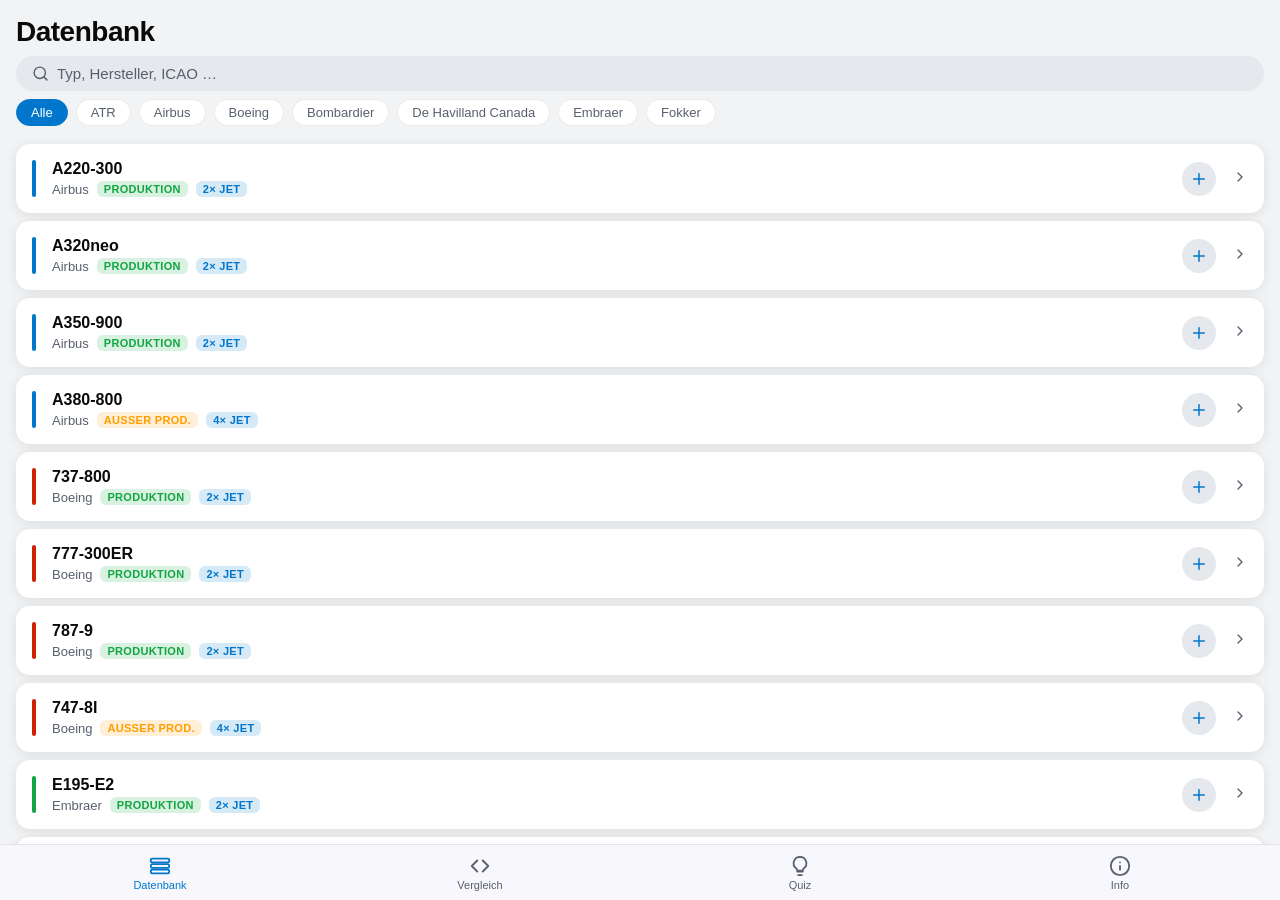
==== commit 7974beb3: "Deploy: 18 Flugzeugtypen + Silhouetten-Quiz" ====
--- a/index.html
+++ b/index.html
@@ -28,6 +28,10 @@
       <svg viewBox="0 0 24 24"><path d="M9 18 3 12l6-6M15 6l6 6-6 6"/></svg>
       <span>Vergleich</span>
     </button>
+    <button class="tab" data-tab="quiz" aria-label="Quiz">
+      <svg viewBox="0 0 24 24"><path d="M9 18h6M10 22h4"/><path d="M12 2a7 7 0 0 0-4 12.7c.6.5 1 1.3 1 2.3h6c0-1 .4-1.8 1-2.3A7 7 0 0 0 12 2z"/></svg>
+      <span>Quiz</span>
+    </button>
     <button class="tab" data-tab="info" aria-label="Info">
       <svg viewBox="0 0 24 24"><circle cx="12" cy="12" r="10"/><path d="M12 16v-4M12 8h.01"/></svg>
       <span>Info</span>
--- a/style.css
+++ b/style.css
@@ -407,3 +407,51 @@
 .picker-item-dot { width: 10px; height: 10px; border-radius: 50%; flex-shrink: 0; }
 .picker-item-text .pname { font-size: 15px; font-weight: 500; }
 .picker-item-text .picao { font-size: 13px; color: var(--text2); }
+
+/* ── Quiz view ─────────────────────────────────────────────────────────────── */
+.quiz-stats { display: flex; gap: var(--sp-s); }
+.qstat {
+  flex: 1; background: var(--bg-card); border-radius: var(--r-btn);
+  padding: var(--sp-s) 4px; text-align: center; box-shadow: var(--shadow);
+}
+.qstat-val { display: block; font-size: 19px; font-weight: 700; font-variant-numeric: tabular-nums; color: var(--blue); }
+.qstat-lbl { display: block; font-size: 11px; color: var(--text2); margin-top: 2px; }
+
+.quiz-body { padding: var(--sp-s) var(--sp-m) var(--sp-l); }
+.quiz-silhouette { margin: 0 0 var(--sp-m); }
+.quiz-hint { text-align: center; font-size: 15px; color: var(--text2); margin-bottom: var(--sp-m); }
+
+.quiz-feedback {
+  text-align: center; font-size: 15px; font-weight: 600;
+  padding: 12px; border-radius: var(--r-btn); margin-bottom: var(--sp-m);
+}
+.quiz-feedback.ok { background: color-mix(in srgb, var(--green) 16%, transparent); color: var(--green); }
+.quiz-feedback.no { background: color-mix(in srgb, var(--red)   16%, transparent); color: var(--red);   }
+.quiz-feedback b  { font-weight: 700; }
+
+.quiz-options { display: grid; grid-template-columns: 1fr 1fr; gap: var(--sp-s); }
+.quiz-option {
+  display: flex; flex-direction: column; align-items: flex-start; gap: 2px;
+  background: var(--bg-card); border-radius: var(--r-card); box-shadow: var(--shadow);
+  padding: var(--sp-m); text-align: left;
+  border: 2px solid transparent;
+  transition: transform .1s, border-color .15s, background .15s, opacity .15s;
+  -webkit-tap-highlight-color: transparent;
+}
+.quiz-option:active { transform: scale(.97); }
+.qo-name { font-size: 15px; font-weight: 600; line-height: 1.2; }
+.qo-mfr  { font-size: 12px; color: var(--text2); }
+.quiz-option.correct { border-color: var(--green); background: color-mix(in srgb, var(--green) 12%, var(--bg-card)); }
+.quiz-option.correct .qo-name { color: var(--green); }
+.quiz-option.wrong   { border-color: var(--red);   background: color-mix(in srgb, var(--red)   12%, var(--bg-card)); }
+.quiz-option.wrong .qo-name { color: var(--red); }
+.quiz-option.dim     { opacity: .5; }
+.quiz-option:disabled { cursor: default; }
+
+.quiz-next {
+  width: 100%; margin-top: var(--sp-m);
+  padding: 14px; border-radius: var(--r-btn);
+  background: var(--blue); color: #fff; font-size: 15px; font-weight: 600;
+  -webkit-tap-highlight-color: transparent; transition: opacity .15s;
+}
+.quiz-next:active { opacity: .8; }
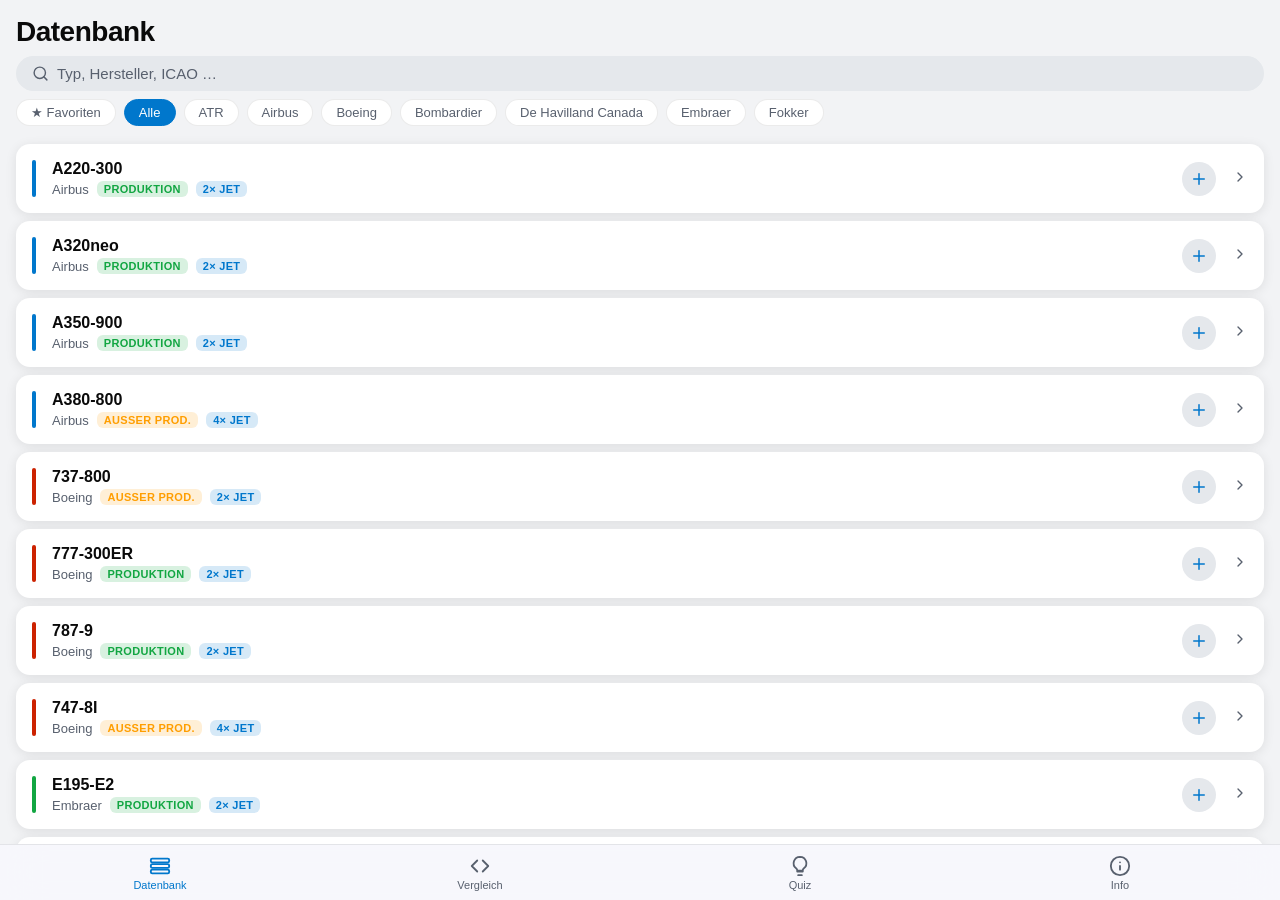
==== commit 7e0e6730: "Deploy v1.8: gemeinsame Datenquelle (data.js aus iOS-Seed), Quiz-Fixes Co-Authored-By: Claude Fable " ====
--- a/index.html
+++ b/index.html
@@ -5,12 +5,15 @@
   <meta name="viewport" content="width=device-width, initial-scale=1.0, viewport-fit=cover">
   <meta name="theme-color" content="#0077CC" media="(prefers-color-scheme: light)">
   <meta name="theme-color" content="#0A0A0E" media="(prefers-color-scheme: dark)">
+  <meta name="mobile-web-app-capable" content="yes">
   <meta name="apple-mobile-web-app-capable" content="yes">
   <meta name="apple-mobile-web-app-status-bar-style" content="black-translucent">
   <meta name="apple-mobile-web-app-title" content="SpotterDex">
   <meta name="description" content="Digitales Handbuch für Planespotter — Flugzeuge erkennen, vergleichen und meistern.">
   <title>SpotterDex</title>
   <link rel="manifest" href="manifest.json">
+  <link rel="apple-touch-icon" href="apple-touch-icon.png">
+  <link rel="icon" type="image/png" sizes="192x192" href="icon-192.png">
   <link rel="stylesheet" href="style.css">
 </head>
 <body>
@@ -55,6 +58,7 @@
     </div>
   </div>
 
+  <script src="data.js"></script>
   <script src="app.js"></script>
 </body>
 </html>
--- a/style.css
+++ b/style.css
@@ -56,6 +56,13 @@
 button { cursor: pointer; border: none; background: none; font: inherit; color: inherit; }
 input  { font: inherit; color: inherit; border: none; outline: none; background: none; width: 100%; }
 a      { color: var(--blue); text-decoration: none; }
+
+/* Tastatur-Fokus: sichtbarer Ring (ersetzt das entfernte input-outline) */
+.search-bar:focus-within,
+.picker-search-bar:focus-within { box-shadow: 0 0 0 2px var(--blue); }
+button:focus-visible,
+.aircraft-card:focus-visible,
+[role="button"]:focus-visible { outline: 2px solid var(--blue); outline-offset: 2px; }
 
 /* ── App shell ─────────────────────────────────────────────────────────────── */
 #app {
@@ -201,6 +208,14 @@
   -webkit-tap-highlight-color: transparent;
 }
 .back-btn svg { width: 20px; height: 20px; }
+.fav-btn {
+  font-size: 24px; line-height: 1;
+  color: var(--text2);
+  padding: 2px 6px;
+  -webkit-tap-highlight-color: transparent;
+}
+.fav-btn.active { color: var(--amber); }
+.fav-star { color: var(--amber); font-size: 13px; }
 
 .detail-header { padding: var(--sp-s) var(--sp-m) var(--sp-m); }
 .detail-mfr   { font-size: 12px; font-weight: 600; color: var(--text2); text-transform: uppercase; letter-spacing: .6px; }
@@ -347,6 +362,8 @@
   font-size: 11px; font-weight: 700; color: var(--text2);
   text-transform: uppercase; letter-spacing: .3px;
 }
+.cmp-th-variant { display: block; font-size: 12px; font-weight: 700; color: var(--text); text-transform: none; letter-spacing: 0; }
+.cmp-th-icao    { display: block; font-size: 10px; font-weight: 500; color: var(--text2); font-family: var(--font-mono, monospace); margin-top: 1px; }
 .val-best  { color: var(--green); font-weight: 700; }
 .val-worst { color: var(--amber); }
 
@@ -397,11 +414,13 @@
 #picker-list   { overflow-y: auto; -webkit-overflow-scrolling: touch; }
 .picker-item {
   display: flex; align-items: center; gap: var(--sp-m);
+  width: 100%; text-align: left;   /* Button-Reset: volle Breite, linksbündig */
   padding: 12px var(--sp-s);
   border-bottom: 1px solid var(--border);
   cursor: pointer; -webkit-tap-highlight-color: transparent;
   transition: background .1s;
 }
+.picker-item:disabled { opacity: .4; cursor: default; }
 .picker-item:last-child { border-bottom: none; }
 .picker-item:active { background: var(--bg-input); border-radius: var(--r-btn); }
 .picker-item-dot { width: 10px; height: 10px; border-radius: 50%; flex-shrink: 0; }
@@ -409,6 +428,7 @@
 .picker-item-text .picao { font-size: 13px; color: var(--text2); }
 
 /* ── Quiz view ─────────────────────────────────────────────────────────────── */
+.quiz-modes { display: flex; gap: var(--sp-s); margin-bottom: var(--sp-s); }
 .quiz-stats { display: flex; gap: var(--sp-s); }
 .qstat {
   flex: 1; background: var(--bg-card); border-radius: var(--r-btn);
@@ -420,6 +440,38 @@
 .quiz-body { padding: var(--sp-s) var(--sp-m) var(--sp-l); }
 .quiz-silhouette { margin: 0 0 var(--sp-m); }
 .quiz-hint { text-align: center; font-size: 15px; color: var(--text2); margin-bottom: var(--sp-m); }
+.quiz-spec-hint { font-weight: 400; color: inherit; opacity: .85; }
+
+/* Specs-Quiz: große Kennzahl als Bühne */
+.quiz-spec-card {
+  background: var(--bg-card); border-radius: var(--r-card); box-shadow: var(--shadow);
+  padding: var(--sp-l) var(--sp-m); margin-bottom: var(--sp-m);
+  text-align: center;
+}
+.quiz-spec-label {
+  font-size: 12px; font-weight: 700; color: var(--text2);
+  text-transform: uppercase; letter-spacing: .6px; margin-bottom: 6px;
+}
+.quiz-spec-value {
+  font-size: 34px; font-weight: 700; letter-spacing: -.5px;
+  font-variant-numeric: tabular-nums;
+}
+
+/* Foto-Quiz: Bühne mit Foto bzw. Silhouetten-Fallback */
+.quiz-photo-wrap {
+  position: relative; margin: 0 0 var(--sp-m);
+  border-radius: var(--r-card); overflow: hidden; background: var(--bg-input);
+  aspect-ratio: 3 / 2;
+}
+.quiz-photo { width: 100%; height: 100%; object-fit: cover; display: block; }
+.quiz-fallback { width: 100%; height: 100%; display: block; }
+.quiz-credit {
+  position: absolute; left: 0; right: 0; bottom: 0;
+  font-size: 11px; color: #fff; background: rgba(0,0,0,.55);
+  padding: 4px 8px; line-height: 1.3;
+  white-space: nowrap; overflow: hidden; text-overflow: ellipsis;
+}
+.quiz-credit a { color: #fff; text-decoration: underline; }
 
 .quiz-feedback {
   text-align: center; font-size: 15px; font-weight: 600;
@@ -455,3 +507,53 @@
   -webkit-tap-highlight-color: transparent; transition: opacity .15s;
 }
 .quiz-next:active { opacity: .8; }
+
+/* ── Foto (Detail) ─────────────────────────────────────────────────────────── */
+.photo-wrap { margin: 0 var(--sp-m) var(--sp-m); }
+.photo-card {
+  position: relative; border-radius: var(--r-card); overflow: hidden;
+  background: var(--bg-card); box-shadow: var(--shadow);
+}
+.photo-card.failed { display: none; }
+.ac-photo {
+  display: block; width: 100%; height: auto;
+  aspect-ratio: 3 / 2; object-fit: cover; background: var(--bg-input);
+}
+.photo-credit {
+  position: absolute; left: 0; right: 0; bottom: 0; display: block;
+  padding: 18px var(--sp-m) 8px;
+  font-size: 11px; line-height: 1.3; color: #fff;
+  background: linear-gradient(to top, rgba(0,0,0,.74), rgba(0,0,0,0));
+}
+.photo-credit, .photo-credit:visited { color: #fff; }
+.photo-credit b { font-weight: 700; }
+.photo-actions { display: flex; gap: var(--sp-s); margin-top: var(--sp-s); }
+.photo-btn {
+  flex: 1; padding: 10px; border-radius: var(--r-btn);
+  background: var(--bg-input); color: var(--blue);
+  font-size: 14px; font-weight: 600;
+  -webkit-tap-highlight-color: transparent; transition: opacity .15s;
+}
+.photo-btn:active { opacity: .7; }
+.photo-btn.danger { color: var(--red); }
+
+/* ── Live-Tracking-Link (Detail) ───────────────────────────────────────────── */
+.detail-live {
+  display: flex; align-items: center; gap: var(--sp-s);
+  margin: 0 var(--sp-m) var(--sp-m);
+  padding: 13px var(--sp-m); border-radius: var(--r-btn);
+  background: var(--bg-card); box-shadow: var(--shadow);
+  color: var(--text); font-size: 15px; font-weight: 600;
+  -webkit-tap-highlight-color: transparent; transition: transform .1s;
+}
+.detail-live:active { transform: scale(.98); }
+.detail-live svg { color: var(--green); flex-shrink: 0; }
+.detail-live span:nth-of-type(1) { flex: 1; }
+.detail-live .live-ext { color: var(--text2); font-weight: 400; }
+
+/* ── Silhouetten-Label ─────────────────────────────────────────────────────── */
+.silhouette-label {
+  font-size: 12px; font-weight: 600; color: var(--text2);
+  text-transform: uppercase; letter-spacing: .5px;
+  margin: 0 var(--sp-m) var(--sp-s);
+}
